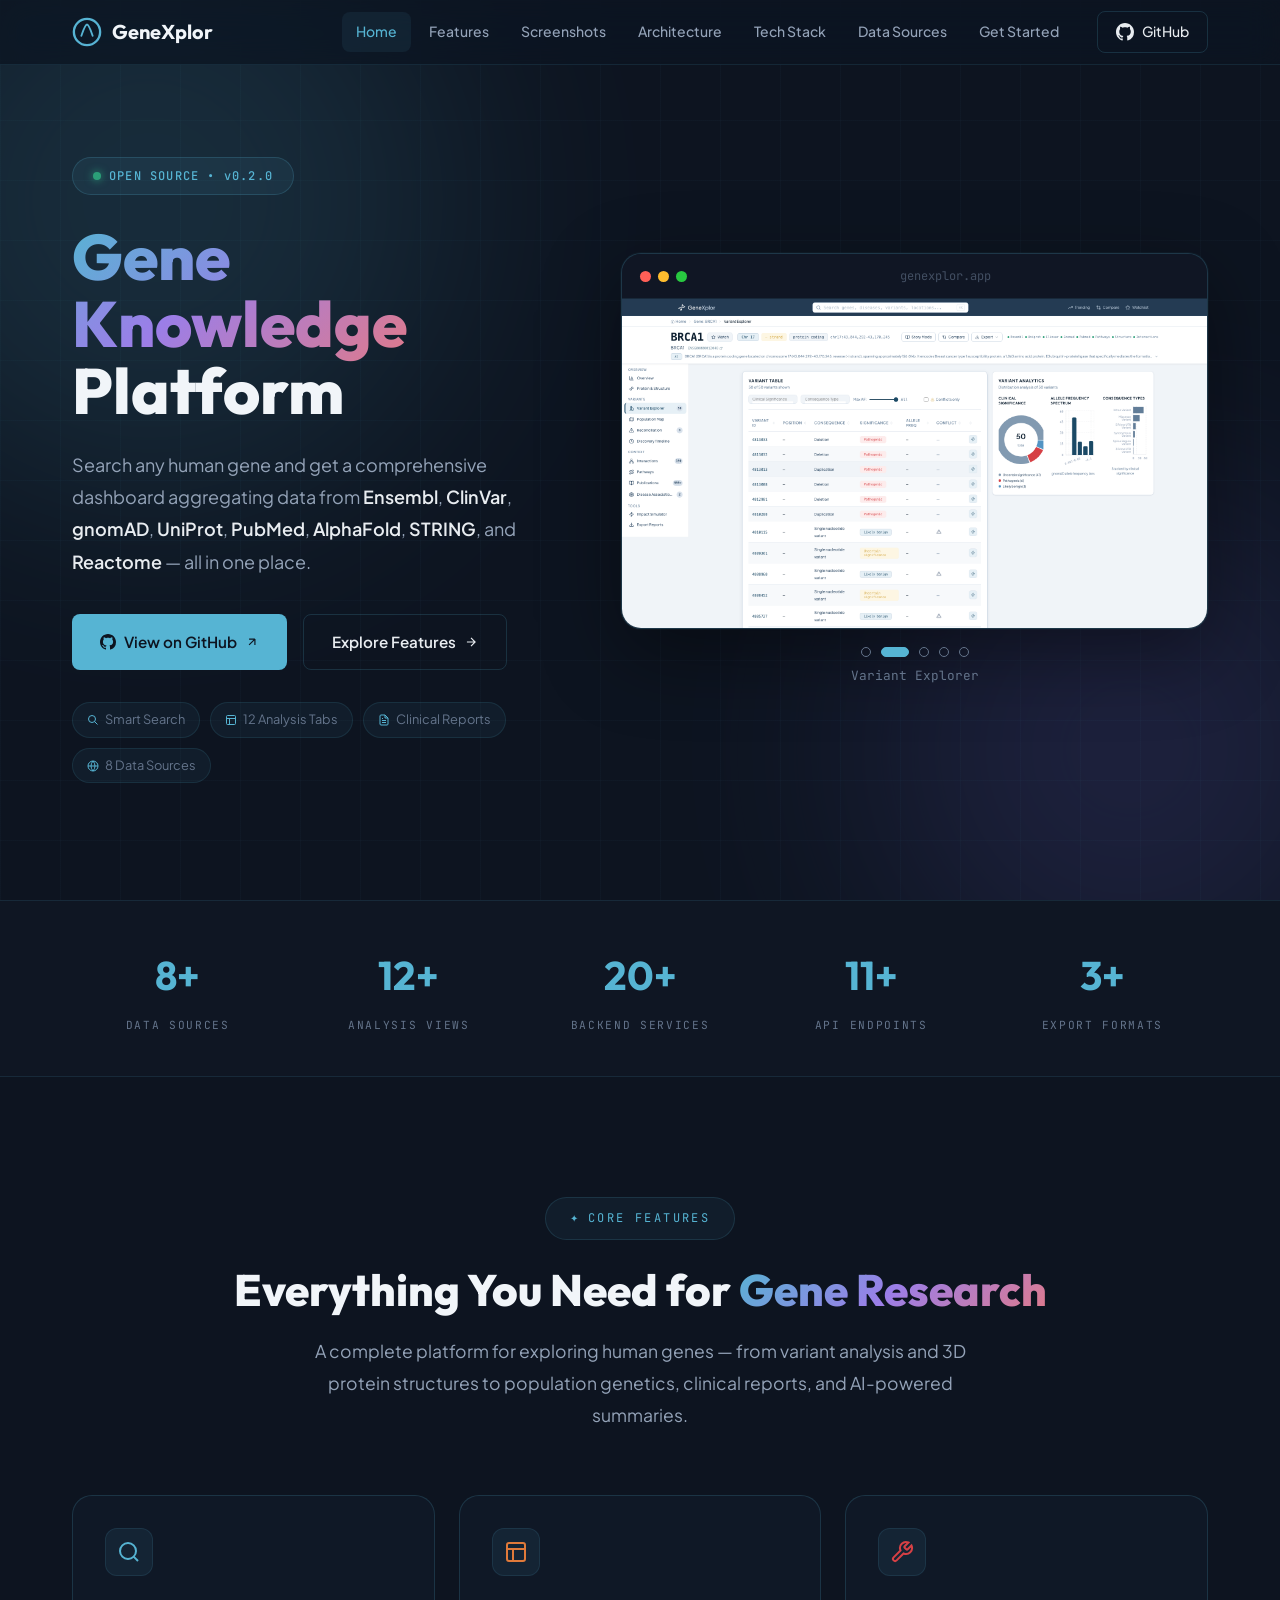
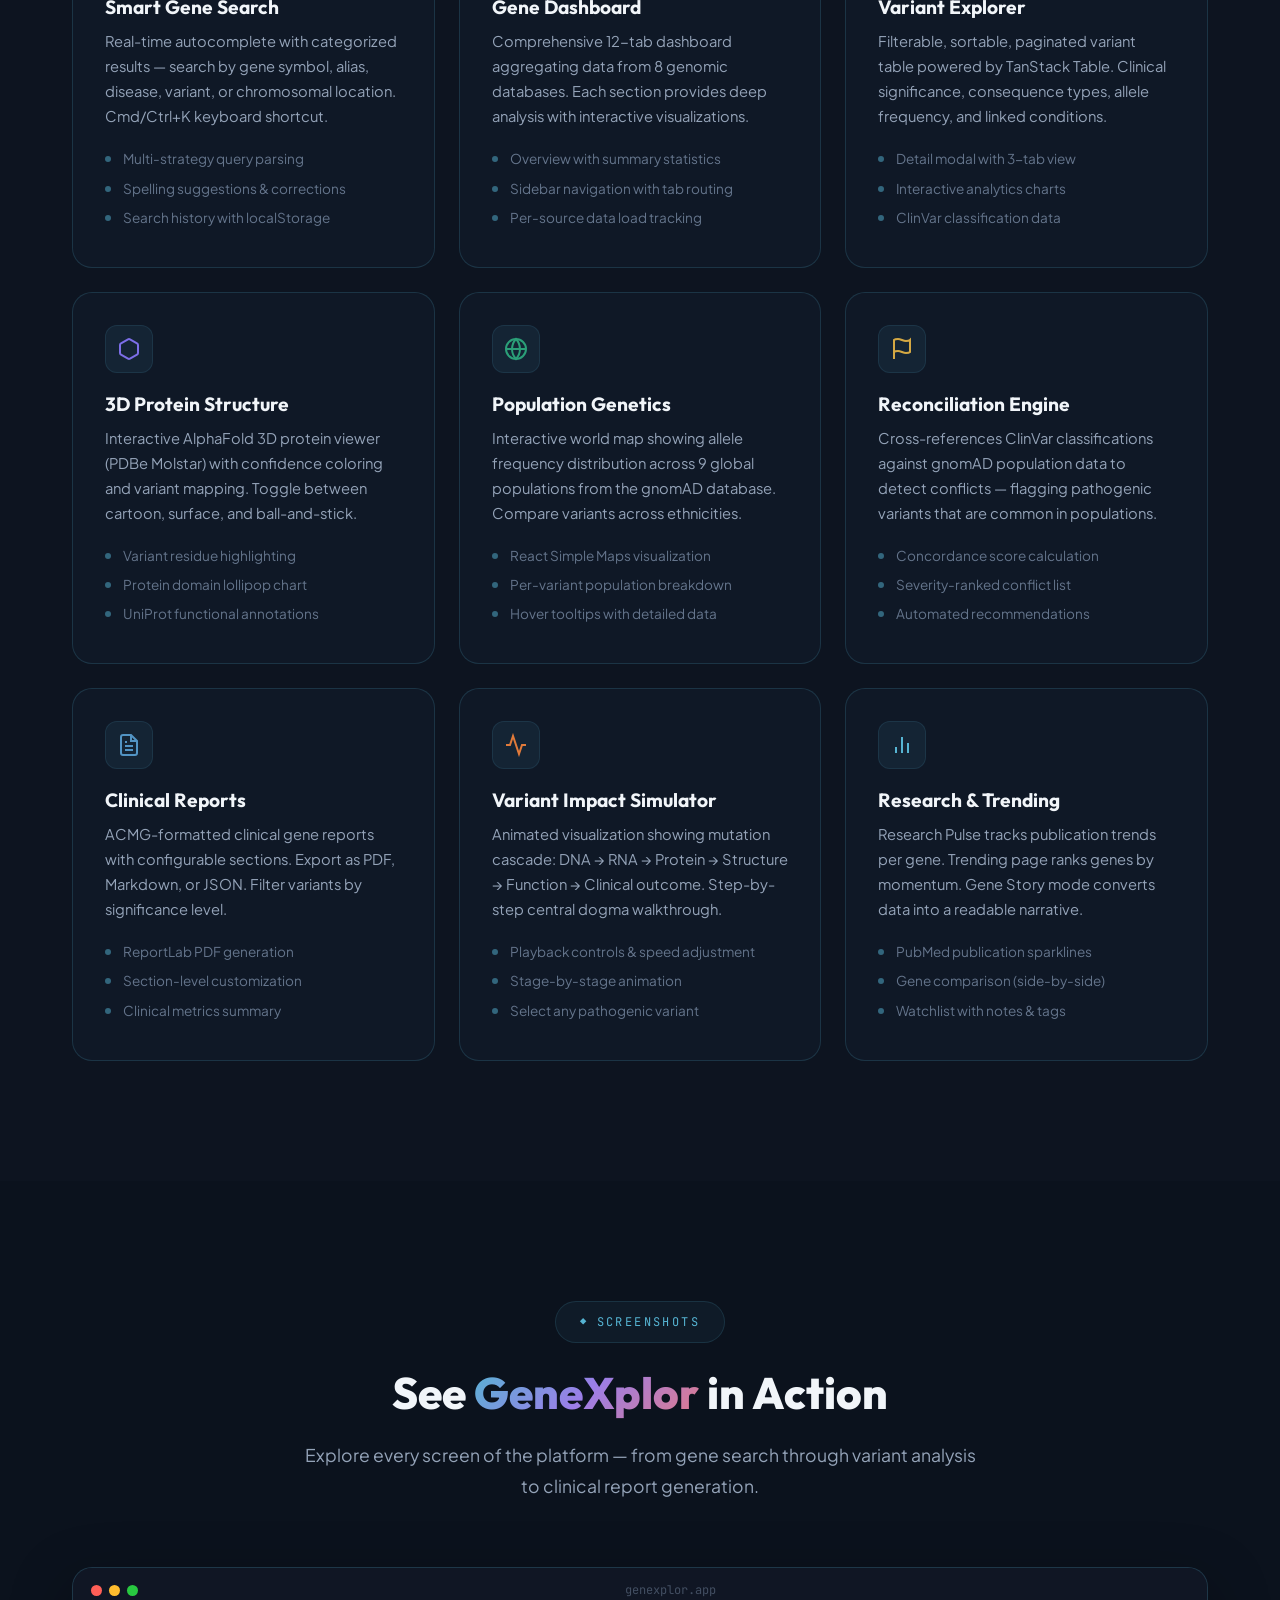
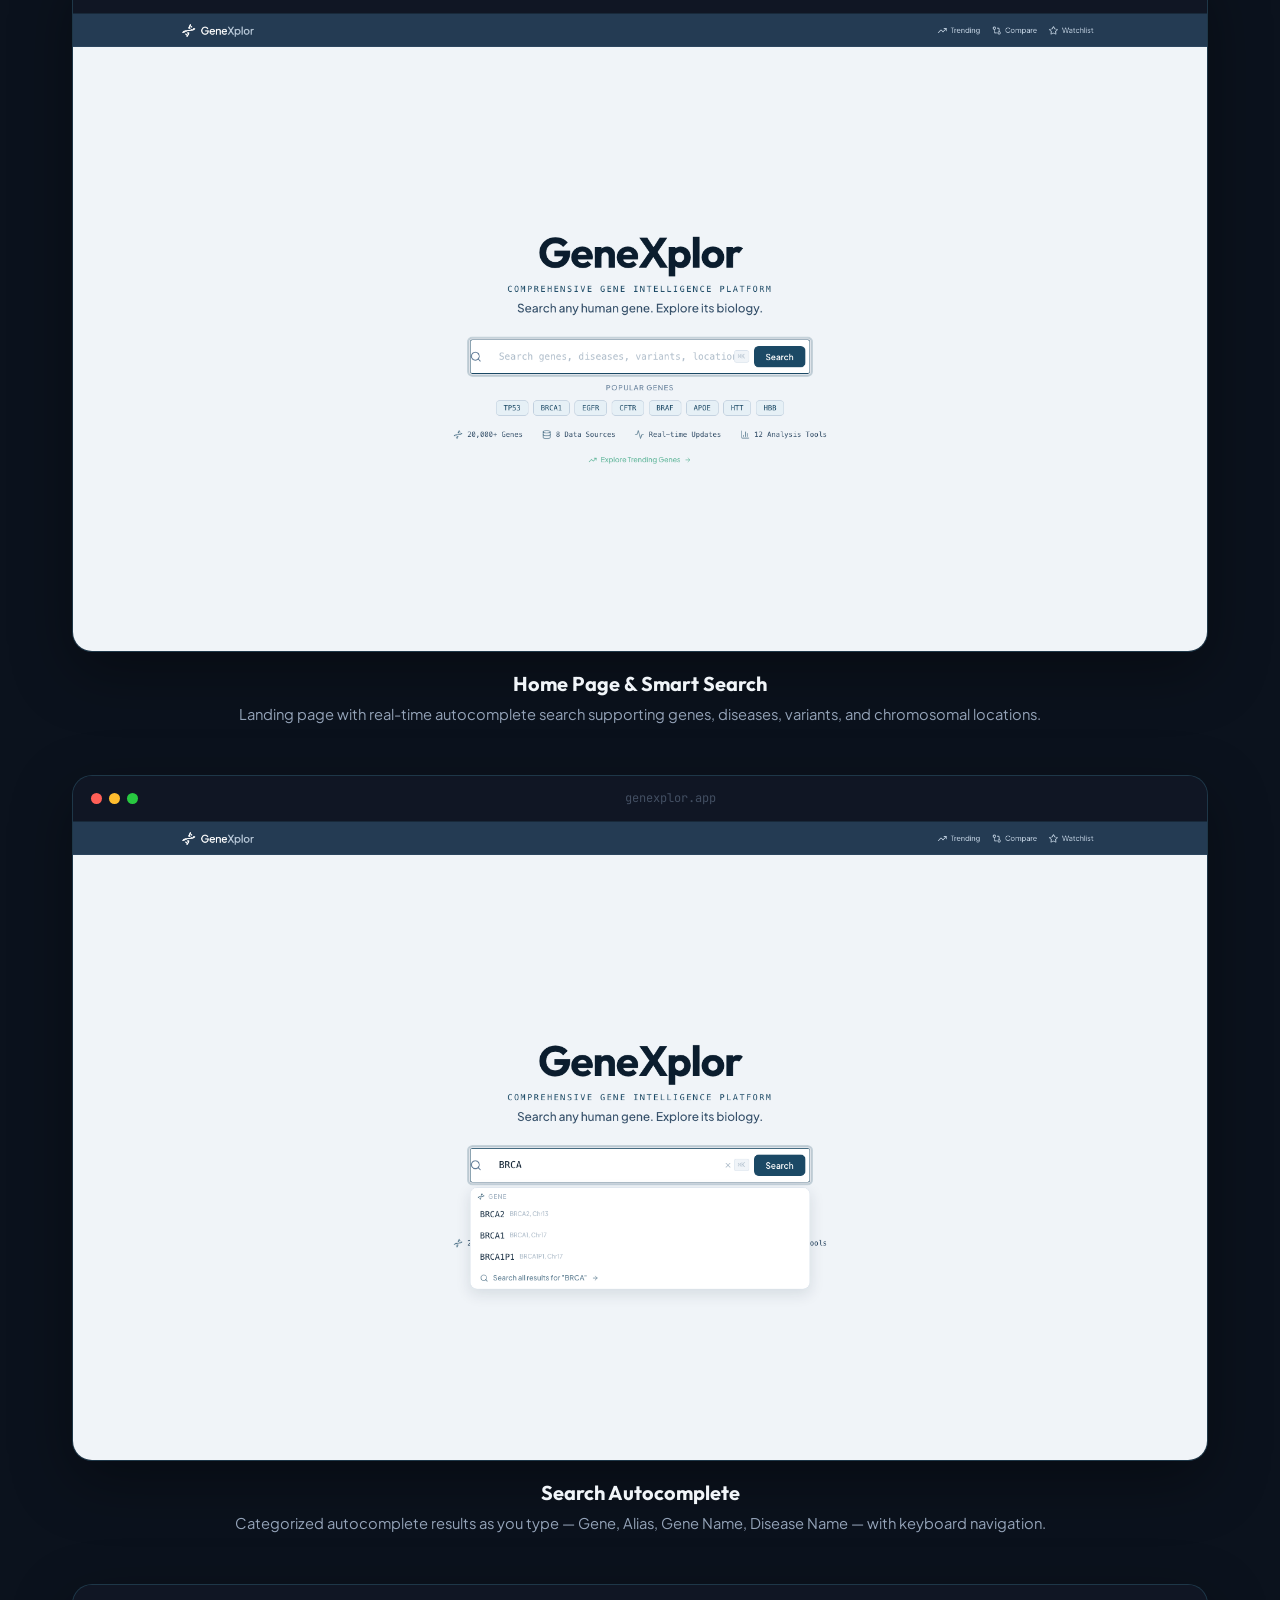
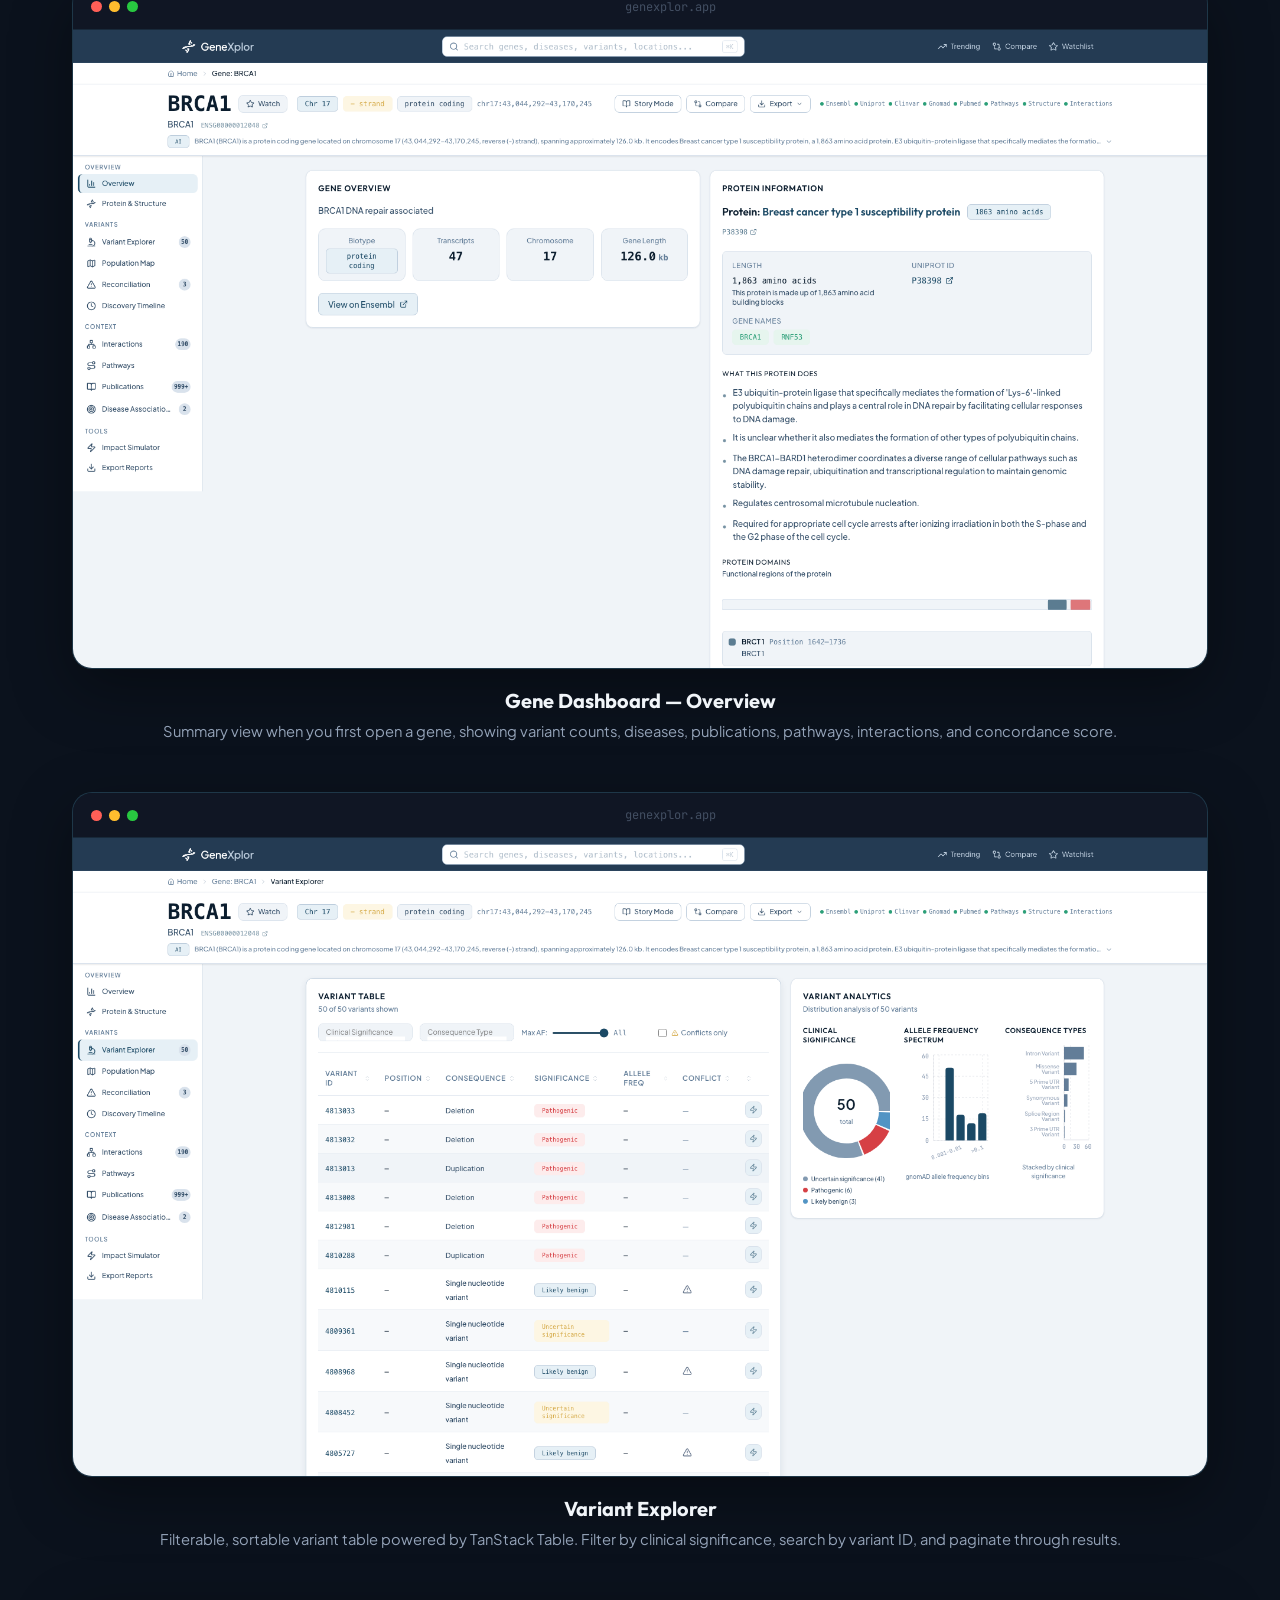
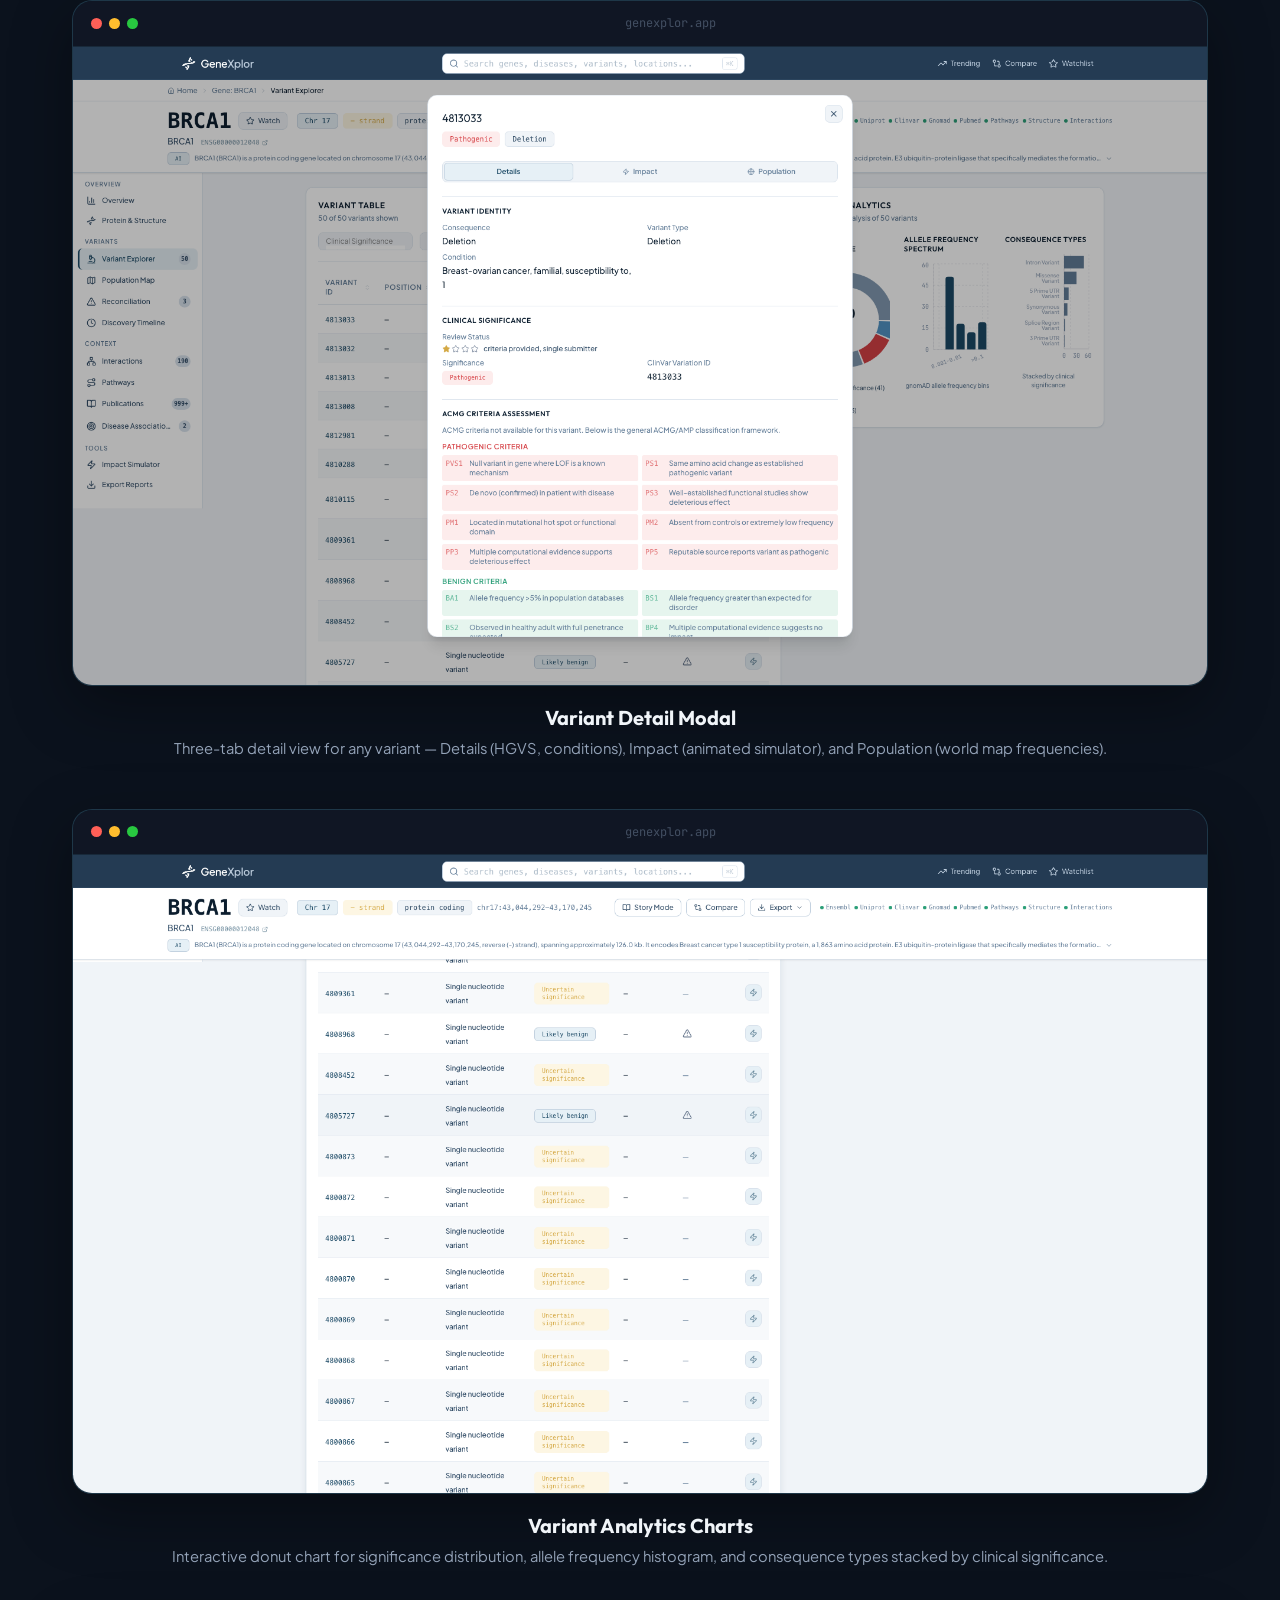
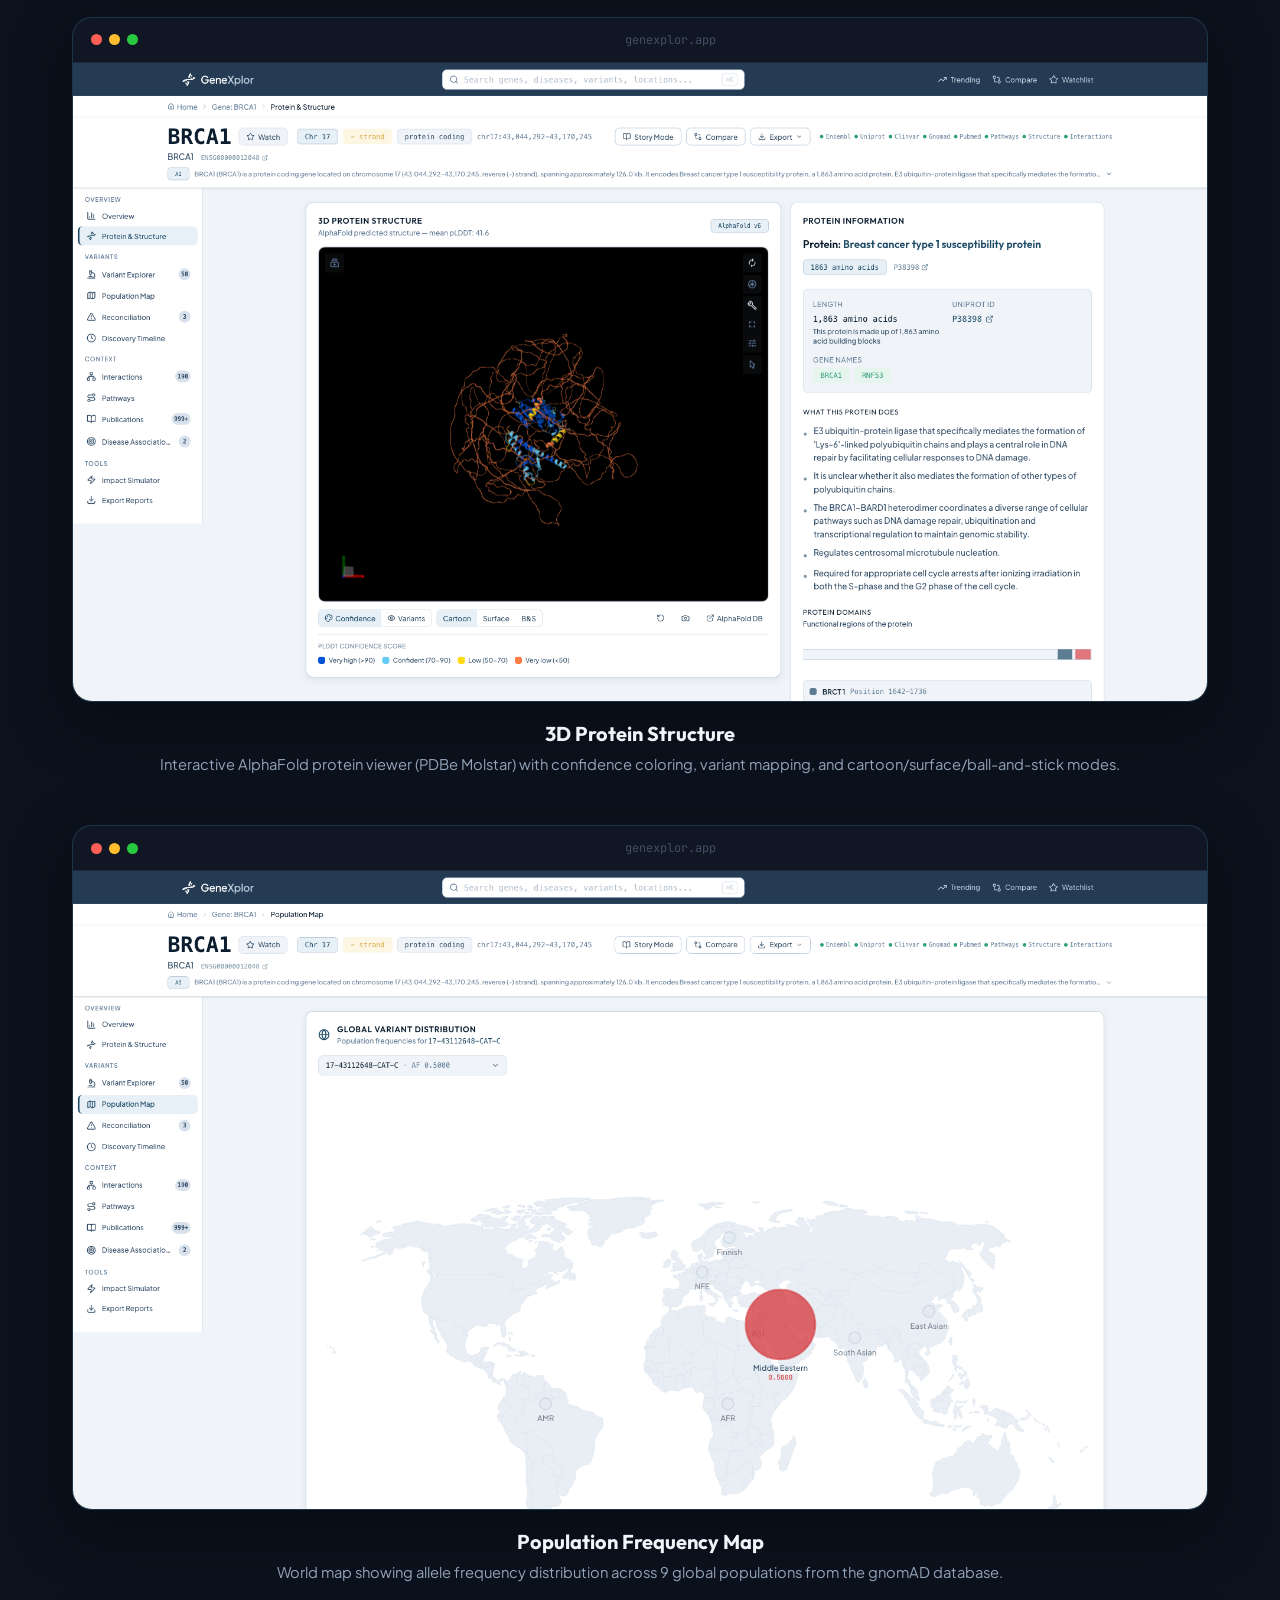
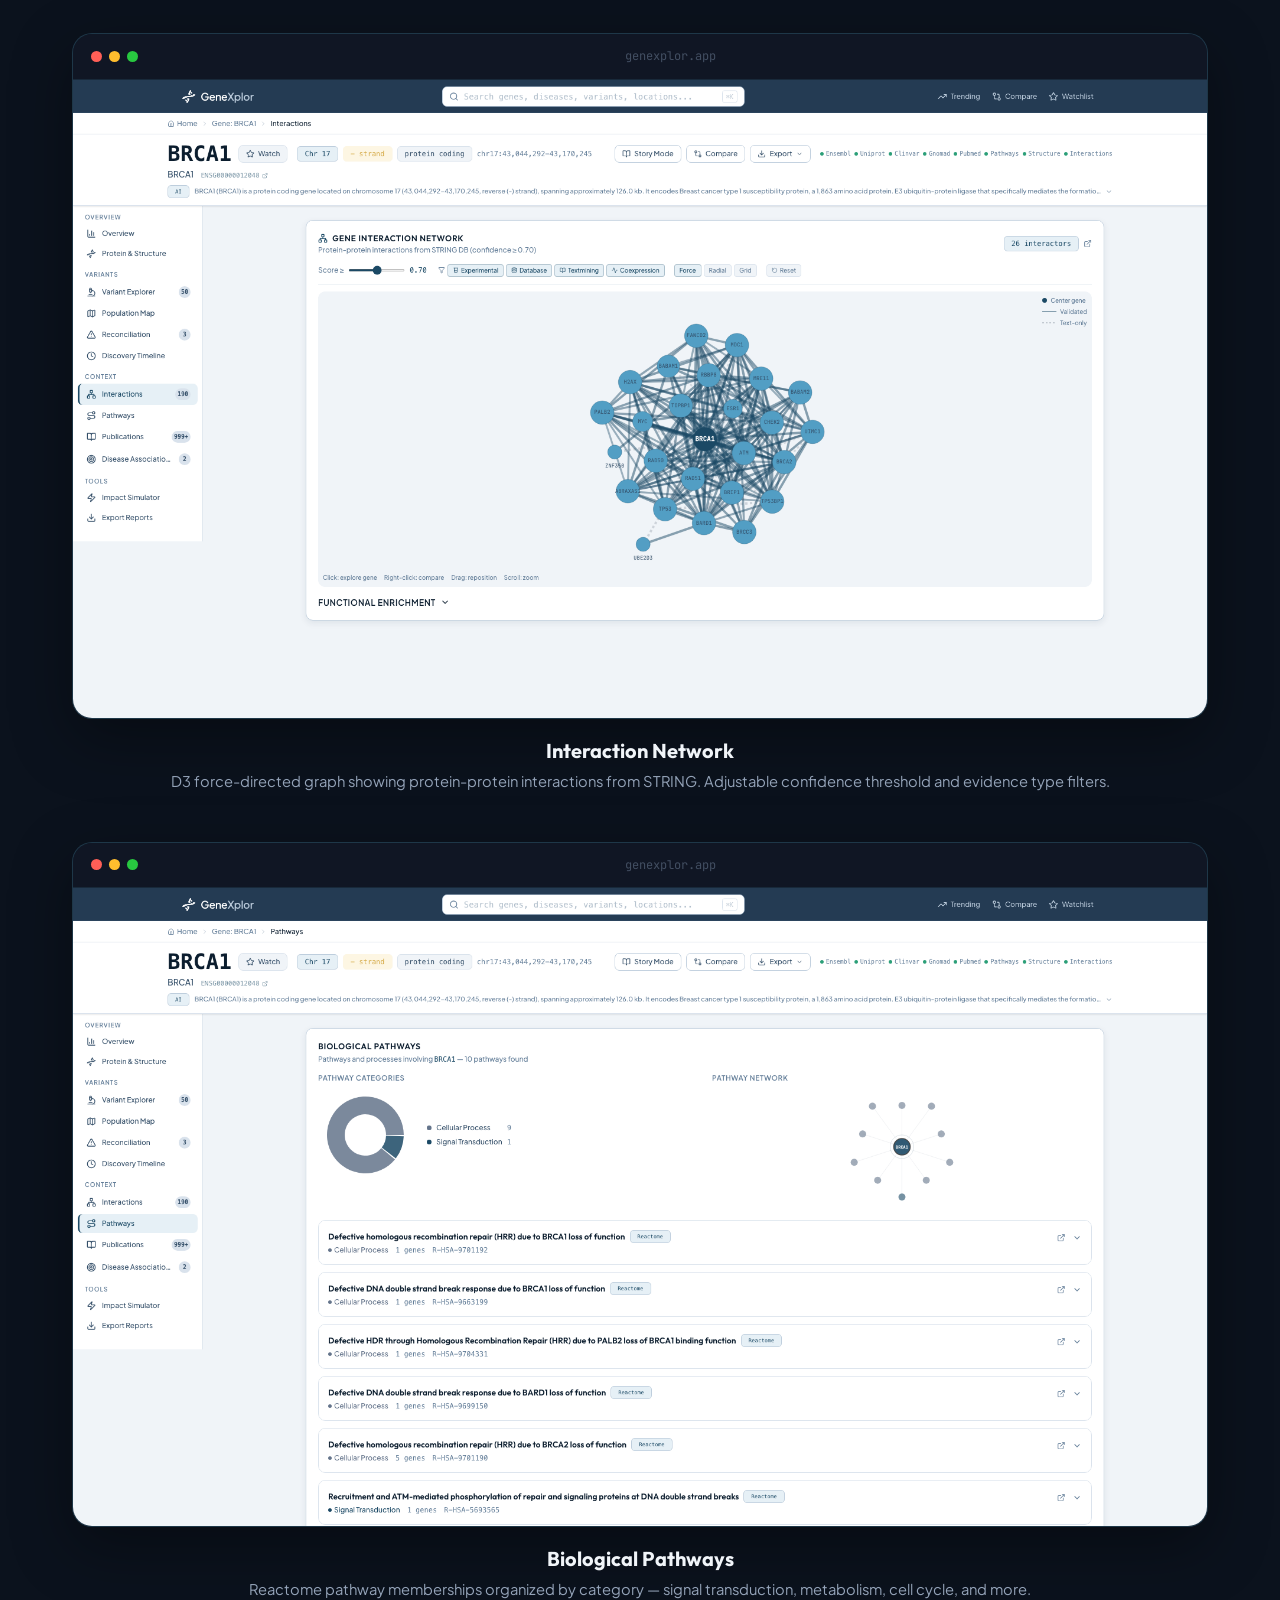
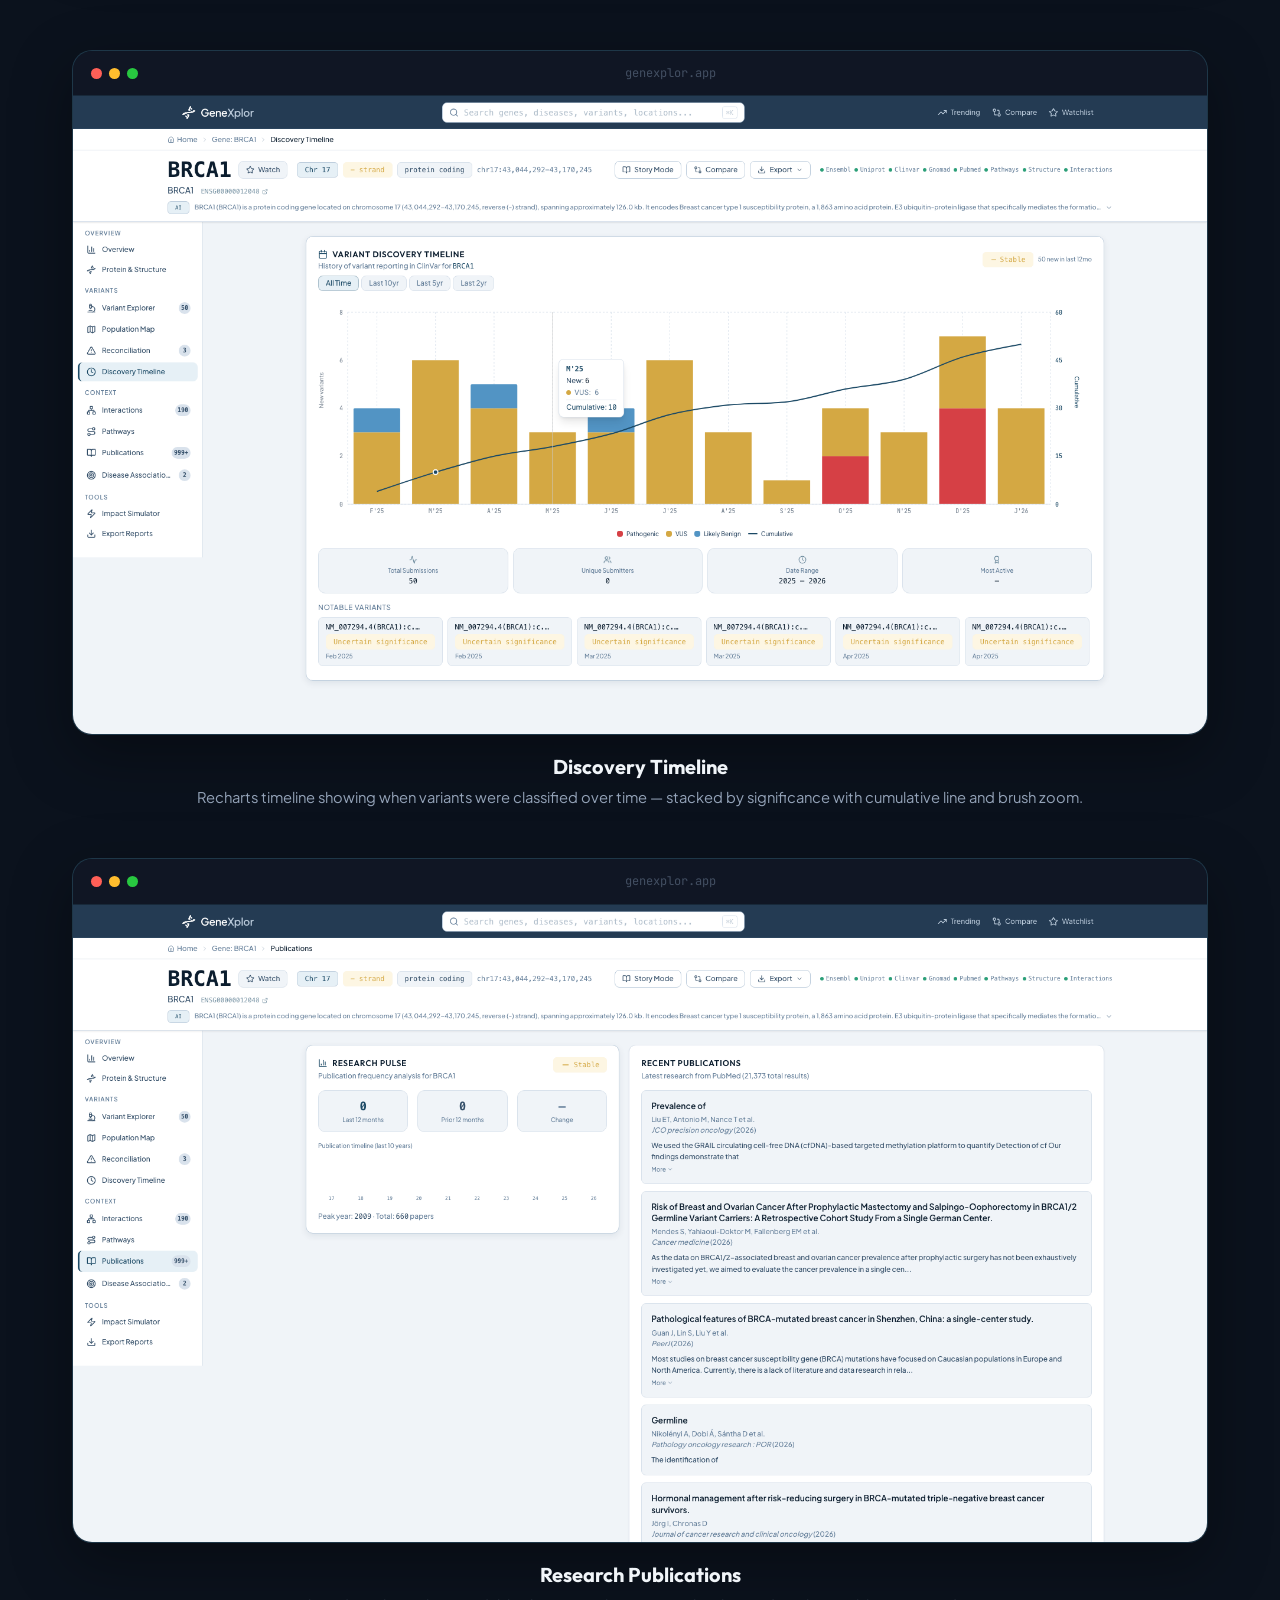
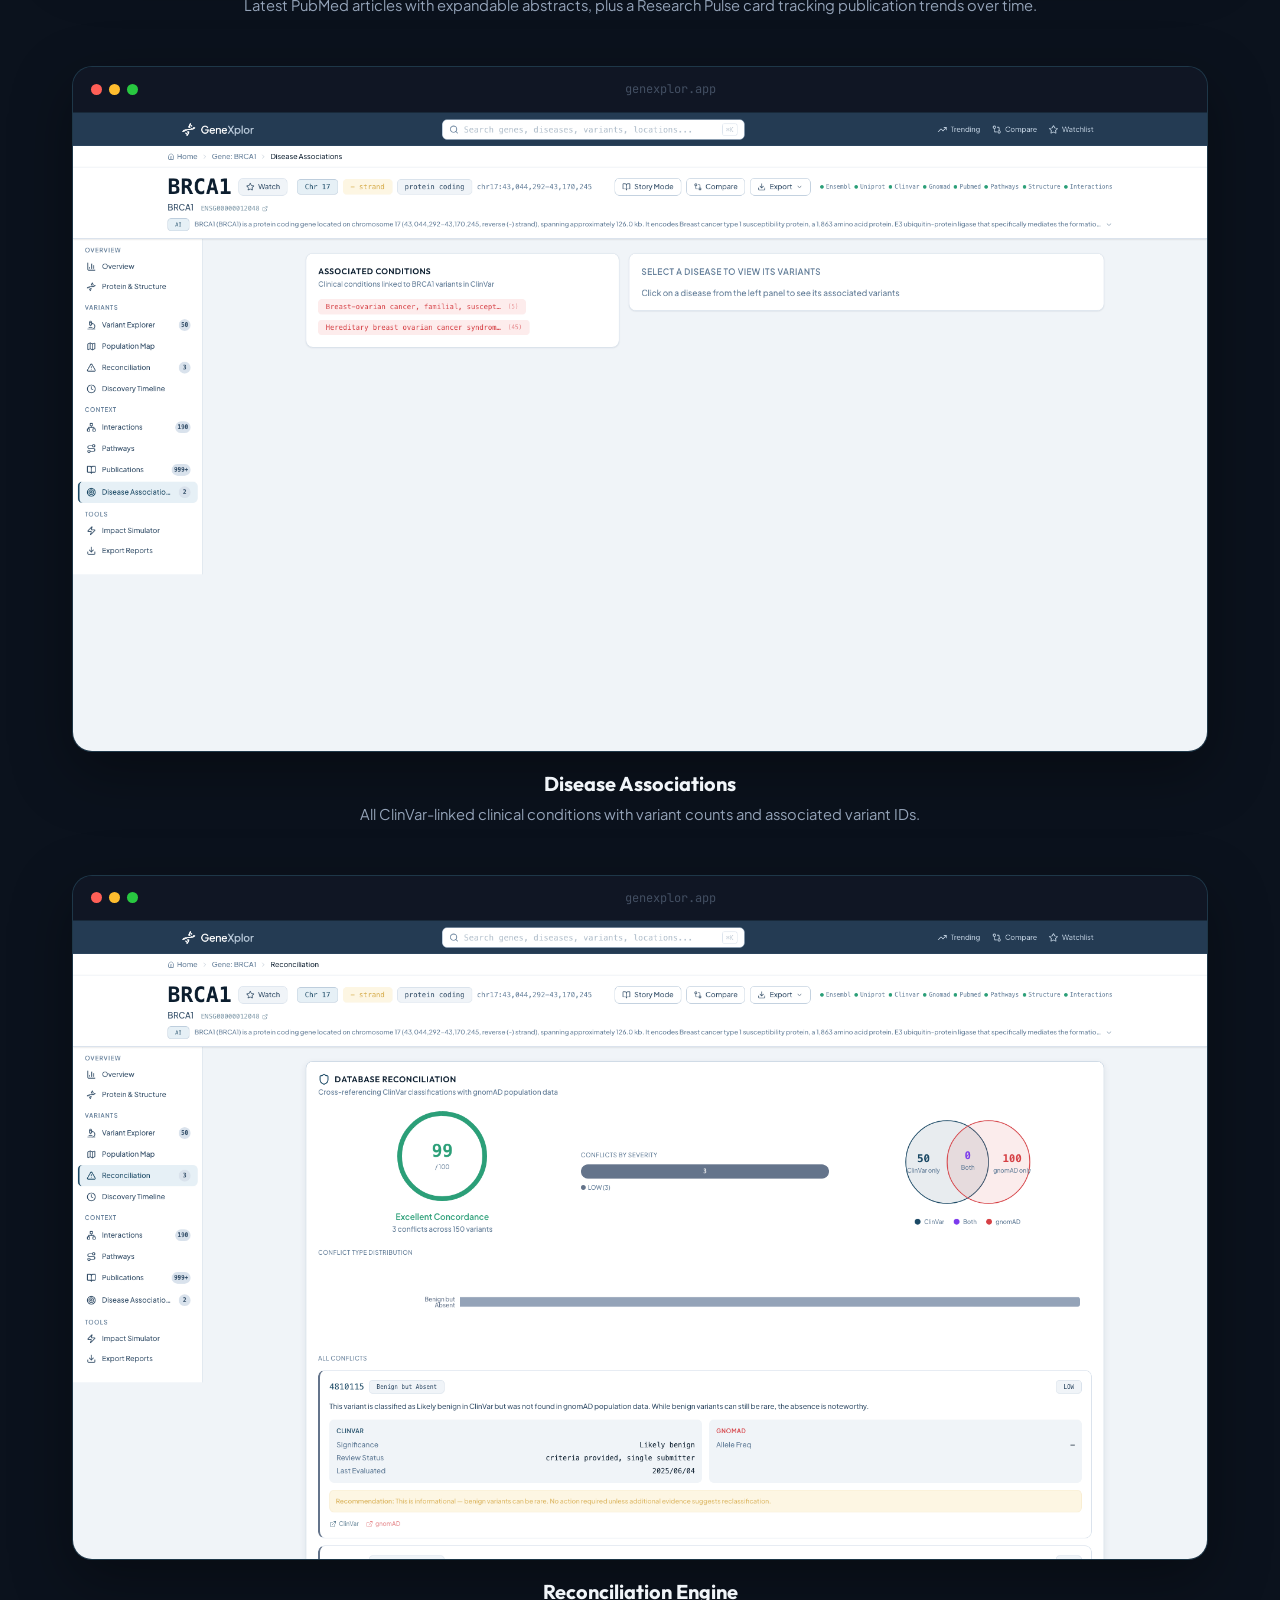
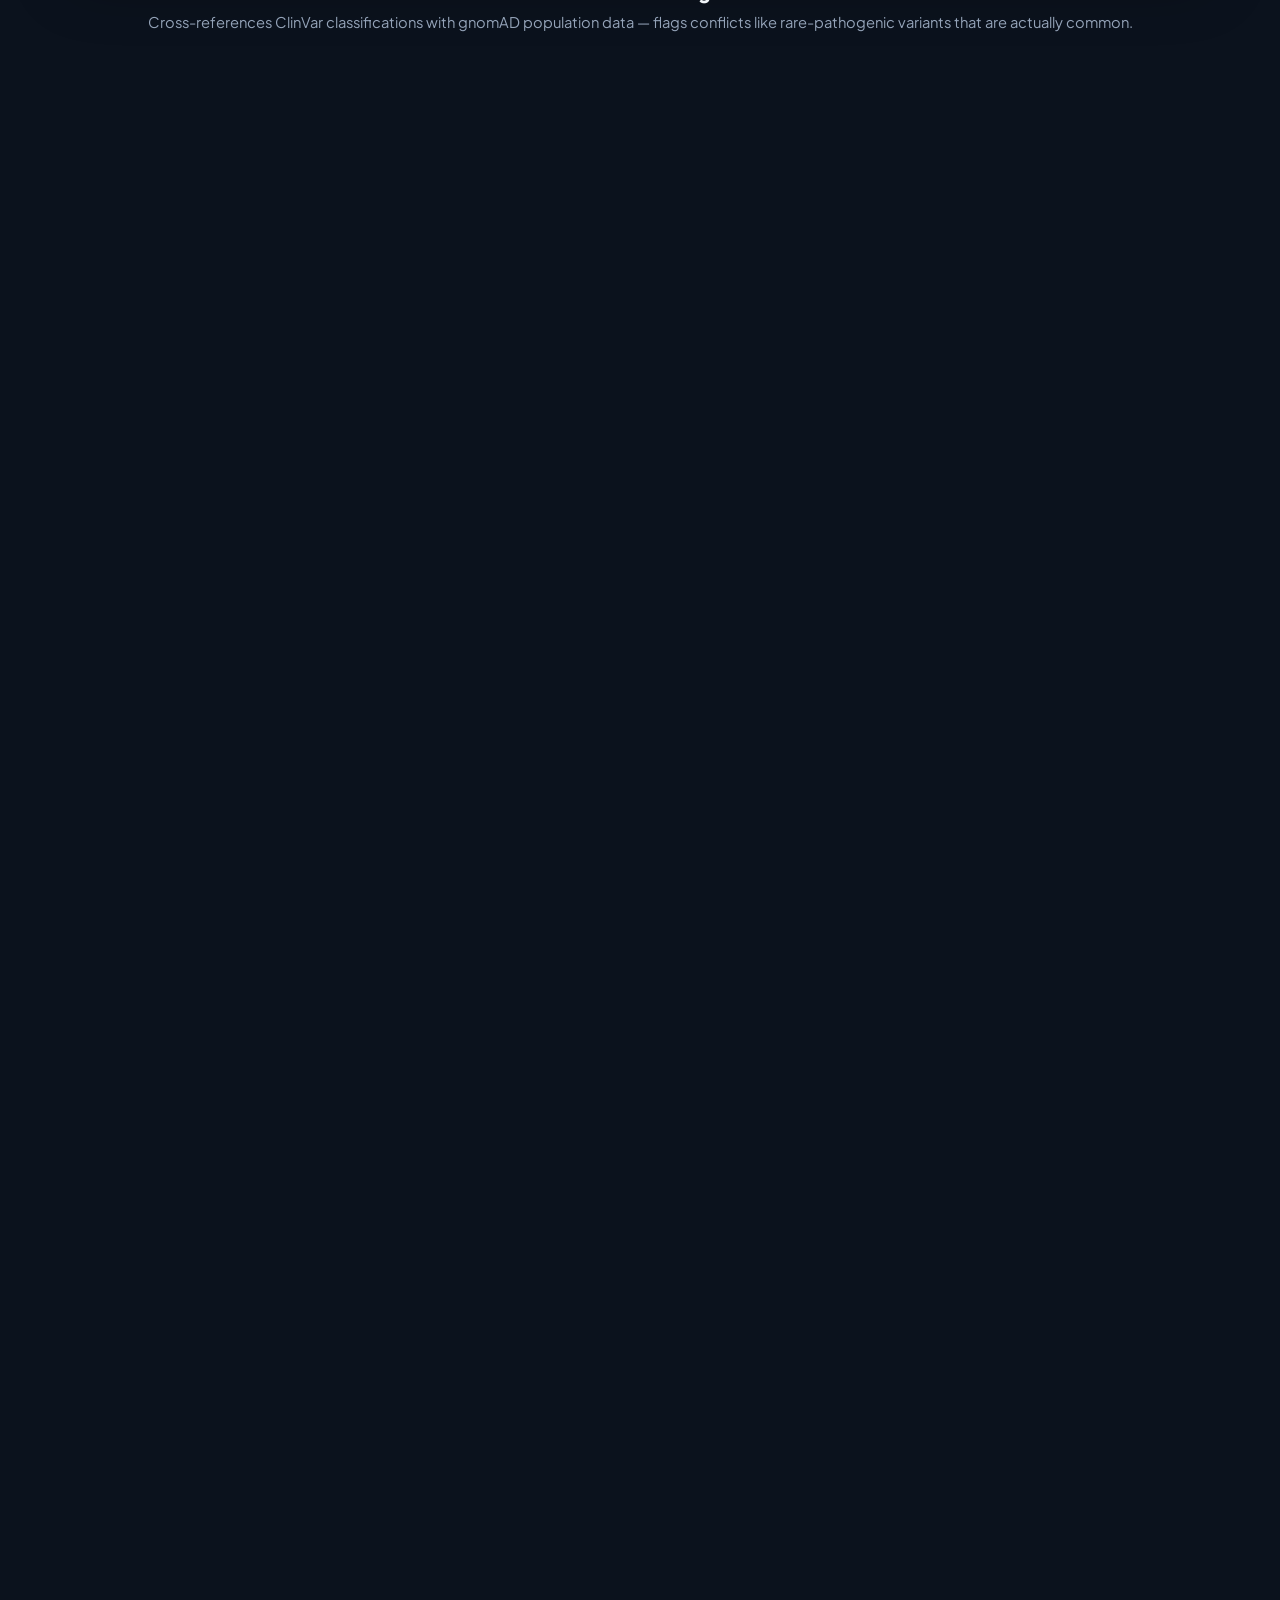
==== index.html @ 8284d230 "GeneXplor showcase website - Modern dark theme with Ocean Depth aesthetics - Hero section with inter" ====
<!DOCTYPE html>
<html lang="en">
<head>
  <meta charset="UTF-8" />
  <meta name="viewport" content="width=device-width, initial-scale=1.0" />
  <title>GeneXplor — Gene Knowledge Platform</title>
  <meta name="description" content="Search any human gene and get a comprehensive dashboard aggregating data from 8 major genomic databases. Ensembl, ClinVar, gnomAD, UniProt, PubMed, AlphaFold, STRING, and Reactome." />
  <meta name="author" content="GeneXplor" />
  <meta property="og:title" content="GeneXplor — Gene Knowledge Platform" />
  <meta property="og:description" content="Search any human gene and get a comprehensive dashboard aggregating data from 8 genomic databases with interactive visualizations and clinical reports." />
  <meta property="og:type" content="website" />
  <meta name="twitter:card" content="summary_large_image" />
  <link rel="icon" type="image/svg+xml" href="favicon.svg" />
  <link rel="preconnect" href="https://fonts.googleapis.com">
  <link rel="preconnect" href="https://fonts.gstatic.com" crossorigin>
  <link href="https://fonts.googleapis.com/css2?family=Outfit:wght@400;500;600;700;800;900&family=Plus+Jakarta+Sans:wght@300;400;500;600;700&family=JetBrains+Mono:wght@400;500;600&display=swap" rel="stylesheet">
  <link rel="stylesheet" href="styles.css">
</head>
<body>

  <!-- ═══════ NAVBAR ═══════ -->
  <nav id="navbar">
    <div class="nav-inner">
      <a href="#" class="nav-logo">
        <svg class="logo-icon" viewBox="0 0 32 32" fill="none"><circle cx="16" cy="16" r="14" stroke="url(#logoGrad)" stroke-width="2.5"/><path d="M10 20c2-6 4-12 6-12s4 6 6 12" stroke="url(#logoGrad)" stroke-width="2" stroke-linecap="round"/><path d="M10 16h12" stroke="url(#logoGrad)" stroke-width="1.5" stroke-linecap="round" opacity="0.6"/><defs><linearGradient id="logoGrad" x1="0" y1="0" x2="32" y2="32"><stop stop-color="#56B4D3"/><stop offset="1" stop-color="#7C6EE7"/></linearGradient></defs></svg>
        <span>GeneXplor</span>
      </a>
      <div class="nav-links" id="navLinks">
        <a href="#home" class="nav-link active">Home</a>
        <a href="#features" class="nav-link">Features</a>
        <a href="#screenshots" class="nav-link">Screenshots</a>
        <a href="#architecture" class="nav-link">Architecture</a>
        <a href="#tech-stack" class="nav-link">Tech Stack</a>
        <a href="#data-sources" class="nav-link">Data Sources</a>
        <a href="#get-started" class="nav-link">Get Started</a>
      </div>
      <a href="https://github.com/contact-ajmal/geneXplor" target="_blank" class="nav-github-btn">
        <svg width="18" height="18" viewBox="0 0 24 24" fill="currentColor"><path d="M12 0C5.37 0 0 5.37 0 12c0 5.31 3.435 9.795 8.205 11.385.6.105.825-.255.825-.57 0-.285-.015-1.23-.015-2.235-3.015.555-3.795-.735-4.035-1.41-.135-.345-.72-1.41-1.23-1.695-.42-.225-1.02-.78-.015-.795.945-.015 1.62.87 1.845 1.23 1.08 1.815 2.805 1.305 3.495.99.105-.78.42-1.305.765-1.605-2.67-.3-5.46-1.335-5.46-5.925 0-1.305.465-2.385 1.23-3.225-.12-.3-.54-1.53.12-3.18 0 0 1.005-.315 3.3 1.23.96-.27 1.98-.405 3-.405s2.04.135 3 .405c2.295-1.56 3.3-1.23 3.3-1.23.66 1.65.24 2.88.12 3.18.765.84 1.23 1.905 1.23 3.225 0 4.605-2.805 5.625-5.475 5.925.435.375.81 1.095.81 2.22 0 1.605-.015 2.895-.015 3.3 0 .315.225.69.825.57A12.02 12.02 0 0024 12c0-6.63-5.37-12-12-12z"/></svg>
        GitHub
      </a>
      <button class="nav-mobile-toggle" id="mobileToggle" aria-label="Toggle navigation">
        <span></span><span></span><span></span>
      </button>
    </div>
  </nav>

  <!-- ═══════ HERO ═══════ -->
  <section id="home" class="hero-section">
    <div class="hero-bg-effects">
      <div class="hero-glow hero-glow-1"></div>
      <div class="hero-glow hero-glow-2"></div>
      <div class="hero-grid"></div>
    </div>
    <div class="hero-inner">
      <div class="hero-content">
        <div class="hero-badge">
          <span class="badge-dot"></span>
          OPEN SOURCE &bull; v0.2.0
        </div>
        <h1 class="hero-title">
          <span class="gradient-text">Gene Knowledge</span>
          <br/>Platform
        </h1>
        <p class="hero-subtitle">
          Search any human gene and get a comprehensive dashboard aggregating data from
          <strong>Ensembl</strong>, <strong>ClinVar</strong>, <strong>gnomAD</strong>, <strong>UniProt</strong>,
          <strong>PubMed</strong>, <strong>AlphaFold</strong>, <strong>STRING</strong>, and <strong>Reactome</strong>
          — all in one place.
        </p>
        <div class="hero-cta-row">
          <a href="https://github.com/contact-ajmal/geneXplor" target="_blank" class="btn btn-primary">
            <svg width="16" height="16" viewBox="0 0 24 24" fill="currentColor"><path d="M12 0C5.37 0 0 5.37 0 12c0 5.31 3.435 9.795 8.205 11.385.6.105.825-.255.825-.57 0-.285-.015-1.23-.015-2.235-3.015.555-3.795-.735-4.035-1.41-.135-.345-.72-1.41-1.23-1.695-.42-.225-1.02-.78-.015-.795.945-.015 1.62.87 1.845 1.23 1.08 1.815 2.805 1.305 3.495.99.105-.78.42-1.305.765-1.605-2.67-.3-5.46-1.335-5.46-5.925 0-1.305.465-2.385 1.23-3.225-.12-.3-.54-1.53.12-3.18 0 0 1.005-.315 3.3 1.23.96-.27 1.98-.405 3-.405s2.04.135 3 .405c2.295-1.56 3.3-1.23 3.3-1.23.66 1.65.24 2.88.12 3.18.765.84 1.23 1.905 1.23 3.225 0 4.605-2.805 5.625-5.475 5.925.435.375.81 1.095.81 2.22 0 1.605-.015 2.895-.015 3.3 0 .315.225.69.825.57A12.02 12.02 0 0024 12c0-6.63-5.37-12-12-12z"/></svg>
            View on GitHub
            <svg width="14" height="14" viewBox="0 0 24 24" fill="none" stroke="currentColor" stroke-width="2"><path d="M7 17L17 7M17 7H7M17 7v10"/></svg>
          </a>
          <a href="#features" class="btn btn-outline">
            Explore Features
            <svg width="14" height="14" viewBox="0 0 24 24" fill="none" stroke="currentColor" stroke-width="2"><path d="M5 12h14M12 5l7 7-7 7"/></svg>
          </a>
        </div>
        <div class="hero-tags">
          <span class="hero-tag"><svg width="12" height="12" viewBox="0 0 24 24" fill="none" stroke="currentColor" stroke-width="2"><path d="M21 21l-6-6m2-5a7 7 0 11-14 0 7 7 0 0114 0z"/></svg> Smart Search</span>
          <span class="hero-tag"><svg width="12" height="12" viewBox="0 0 24 24" fill="none" stroke="currentColor" stroke-width="2"><rect x="3" y="3" width="18" height="18" rx="2"/><path d="M3 9h18M9 21V9"/></svg> 12 Analysis Tabs</span>
          <span class="hero-tag"><svg width="12" height="12" viewBox="0 0 24 24" fill="none" stroke="currentColor" stroke-width="2"><path d="M14 2H6a2 2 0 00-2 2v16a2 2 0 002 2h12a2 2 0 002-2V8z"/><path d="M14 2v6h6M16 13H8M16 17H8M10 9H8"/></svg> Clinical Reports</span>
          <span class="hero-tag"><svg width="12" height="12" viewBox="0 0 24 24" fill="none" stroke="currentColor" stroke-width="2"><circle cx="12" cy="12" r="10"/><path d="M2 12h20M12 2a15.3 15.3 0 014 10 15.3 15.3 0 01-4 10 15.3 15.3 0 01-4-10 15.3 15.3 0 014-10z"/></svg> 8 Data Sources</span>
        </div>
      </div>
      <div class="hero-preview">
        <div class="browser-frame">
          <div class="browser-bar">
            <div class="browser-dots">
              <span class="dot dot-red"></span>
              <span class="dot dot-yellow"></span>
              <span class="dot dot-green"></span>
            </div>
            <div class="browser-address">genexplor.app</div>
          </div>
          <div class="browser-content">
            <img src="screenshots/dashboard-overview.png" alt="GeneXplor Dashboard" class="hero-screenshot active" id="heroImg">
          </div>
        </div>
        <div class="hero-screenshot-nav">
          <button class="screenshot-dot active" data-img="screenshots/dashboard-overview.png" data-label="Gene Dashboard"></button>
          <button class="screenshot-dot" data-img="screenshots/variants-tab.png" data-label="Variant Explorer"></button>
          <button class="screenshot-dot" data-img="screenshots/protein-3d.png" data-label="3D Protein Structure"></button>
          <button class="screenshot-dot" data-img="screenshots/population-map.png" data-label="Population Map"></button>
          <button class="screenshot-dot" data-img="screenshots/interactions.png" data-label="Interaction Network"></button>
        </div>
        <p class="hero-screenshot-label" id="heroLabel">Gene Dashboard</p>
      </div>
    </div>
  </section>

  <!-- ═══════ STATS STRIP ═══════ -->
  <section class="stats-strip">
    <div class="stats-inner">
      <div class="stat-item"><span class="stat-number" data-target="8">0</span><span class="stat-label">DATA SOURCES</span></div>
      <div class="stat-item"><span class="stat-number" data-target="12">0</span><span class="stat-label">ANALYSIS VIEWS</span></div>
      <div class="stat-item"><span class="stat-number" data-target="20">0</span><span class="stat-label">BACKEND SERVICES</span></div>
      <div class="stat-item"><span class="stat-number" data-target="11">0</span><span class="stat-label">API ENDPOINTS</span></div>
      <div class="stat-item"><span class="stat-number" data-target="3">0</span><span class="stat-label">EXPORT FORMATS</span></div>
    </div>
  </section>

  <!-- ═══════ FEATURES ═══════ -->
  <section id="features" class="section">
    <div class="section-inner">
      <div class="section-header">
        <span class="section-badge"><span class="badge-icon">✦</span> CORE FEATURES</span>
        <h2 class="section-title">Everything You Need for <span class="gradient-text">Gene Research</span></h2>
        <p class="section-subtitle">A complete platform for exploring human genes — from variant analysis and 3D protein structures to population genetics, clinical reports, and AI-powered summaries.</p>
      </div>
      <div class="features-grid">

        <div class="feature-card" data-reveal>
          <div class="feature-icon" style="--icon-color: #56B4D3">
            <svg width="24" height="24" viewBox="0 0 24 24" fill="none" stroke="currentColor" stroke-width="2"><circle cx="11" cy="11" r="8"/><path d="M21 21l-4.35-4.35"/></svg>
          </div>
          <h3>Smart Gene Search</h3>
          <p>Real-time autocomplete with categorized results — search by gene symbol, alias, disease, variant, or chromosomal location. Cmd/Ctrl+K keyboard shortcut.</p>
          <ul class="feature-bullets">
            <li>Multi-strategy query parsing</li>
            <li>Spelling suggestions & corrections</li>
            <li>Search history with localStorage</li>
          </ul>
        </div>

        <div class="feature-card" data-reveal>
          <div class="feature-icon" style="--icon-color: #E07A3A">
            <svg width="24" height="24" viewBox="0 0 24 24" fill="none" stroke="currentColor" stroke-width="2"><rect x="3" y="3" width="18" height="18" rx="2"/><path d="M3 9h18M9 21V9"/></svg>
          </div>
          <h3>Gene Dashboard</h3>
          <p>Comprehensive 12-tab dashboard aggregating data from 8 genomic databases. Each section provides deep analysis with interactive visualizations.</p>
          <ul class="feature-bullets">
            <li>Overview with summary statistics</li>
            <li>Sidebar navigation with tab routing</li>
            <li>Per-source data load tracking</li>
          </ul>
        </div>

        <div class="feature-card" data-reveal>
          <div class="feature-icon" style="--icon-color: #D64045">
            <svg width="24" height="24" viewBox="0 0 24 24" fill="none" stroke="currentColor" stroke-width="2"><path d="M14.7 6.3a1 1 0 000 1.4l1.6 1.6a1 1 0 001.4 0l3.77-3.77a6 6 0 01-7.94 7.94l-6.91 6.91a2.12 2.12 0 01-3-3l6.91-6.91a6 6 0 017.94-7.94l-3.76 3.76z"/></svg>
          </div>
          <h3>Variant Explorer</h3>
          <p>Filterable, sortable, paginated variant table powered by TanStack Table. Clinical significance, consequence types, allele frequency, and linked conditions.</p>
          <ul class="feature-bullets">
            <li>Detail modal with 3-tab view</li>
            <li>Interactive analytics charts</li>
            <li>ClinVar classification data</li>
          </ul>
        </div>

        <div class="feature-card" data-reveal>
          <div class="feature-icon" style="--icon-color: #7C6EE7">
            <svg width="24" height="24" viewBox="0 0 24 24" fill="none" stroke="currentColor" stroke-width="2"><path d="M21 16V8a2 2 0 00-1-1.73l-7-4a2 2 0 00-2 0l-7 4A2 2 0 003 8v8a2 2 0 001 1.73l7 4a2 2 0 002 0l7-4A2 2 0 0021 16z"/></svg>
          </div>
          <h3>3D Protein Structure</h3>
          <p>Interactive AlphaFold 3D protein viewer (PDBe Molstar) with confidence coloring and variant mapping. Toggle between cartoon, surface, and ball-and-stick.</p>
          <ul class="feature-bullets">
            <li>Variant residue highlighting</li>
            <li>Protein domain lollipop chart</li>
            <li>UniProt functional annotations</li>
          </ul>
        </div>

        <div class="feature-card" data-reveal>
          <div class="feature-icon" style="--icon-color: #2B9F78">
            <svg width="24" height="24" viewBox="0 0 24 24" fill="none" stroke="currentColor" stroke-width="2"><circle cx="12" cy="12" r="10"/><path d="M2 12h20M12 2a15.3 15.3 0 014 10 15.3 15.3 0 01-4 10 15.3 15.3 0 01-4-10 15.3 15.3 0 014-10z"/></svg>
          </div>
          <h3>Population Genetics</h3>
          <p>Interactive world map showing allele frequency distribution across 9 global populations from the gnomAD database. Compare variants across ethnicities.</p>
          <ul class="feature-bullets">
            <li>React Simple Maps visualization</li>
            <li>Per-variant population breakdown</li>
            <li>Hover tooltips with detailed data</li>
          </ul>
        </div>

        <div class="feature-card" data-reveal>
          <div class="feature-icon" style="--icon-color: #D4A843">
            <svg width="24" height="24" viewBox="0 0 24 24" fill="none" stroke="currentColor" stroke-width="2"><path d="M4 15s1-1 4-1 5 2 8 2 4-1 4-1V3s-1 1-4 1-5-2-8-2-4 1-4 1z"/><line x1="4" y1="22" x2="4" y2="15"/></svg>
          </div>
          <h3>Reconciliation Engine</h3>
          <p>Cross-references ClinVar classifications against gnomAD population data to detect conflicts — flagging pathogenic variants that are common in populations.</p>
          <ul class="feature-bullets">
            <li>Concordance score calculation</li>
            <li>Severity-ranked conflict list</li>
            <li>Automated recommendations</li>
          </ul>
        </div>

        <div class="feature-card" data-reveal>
          <div class="feature-icon" style="--icon-color: #5294C4">
            <svg width="24" height="24" viewBox="0 0 24 24" fill="none" stroke="currentColor" stroke-width="2"><path d="M14 2H6a2 2 0 00-2 2v16a2 2 0 002 2h12a2 2 0 002-2V8z"/><path d="M14 2v6h6M16 13H8M16 17H8M10 9H8"/></svg>
          </div>
          <h3>Clinical Reports</h3>
          <p>ACMG-formatted clinical gene reports with configurable sections. Export as PDF, Markdown, or JSON. Filter variants by significance level.</p>
          <ul class="feature-bullets">
            <li>ReportLab PDF generation</li>
            <li>Section-level customization</li>
            <li>Clinical metrics summary</li>
          </ul>
        </div>

        <div class="feature-card" data-reveal>
          <div class="feature-icon" style="--icon-color: #E07A3A">
            <svg width="24" height="24" viewBox="0 0 24 24" fill="none" stroke="currentColor" stroke-width="2"><polyline points="22 12 18 12 15 21 9 3 6 12 2 12"/></svg>
          </div>
          <h3>Variant Impact Simulator</h3>
          <p>Animated visualization showing mutation cascade: DNA → RNA → Protein → Structure → Function → Clinical outcome. Step-by-step central dogma walkthrough.</p>
          <ul class="feature-bullets">
            <li>Playback controls & speed adjustment</li>
            <li>Stage-by-stage animation</li>
            <li>Select any pathogenic variant</li>
          </ul>
        </div>

        <div class="feature-card" data-reveal>
          <div class="feature-icon" style="--icon-color: #56B4D3">
            <svg width="24" height="24" viewBox="0 0 24 24" fill="none" stroke="currentColor" stroke-width="2"><path d="M18 20V10M12 20V4M6 20v-6"/></svg>
          </div>
          <h3>Research & Trending</h3>
          <p>Research Pulse tracks publication trends per gene. Trending page ranks genes by momentum. Gene Story mode converts data into a readable narrative.</p>
          <ul class="feature-bullets">
            <li>PubMed publication sparklines</li>
            <li>Gene comparison (side-by-side)</li>
            <li>Watchlist with notes & tags</li>
          </ul>
        </div>

      </div>
    </div>
  </section>

  <!-- ═══════ SCREENSHOTS ═══════ -->
  <section id="screenshots" class="section section-alt">
    <div class="section-inner">
      <div class="section-header">
        <span class="section-badge"><span class="badge-icon">◆</span> SCREENSHOTS</span>
        <h2 class="section-title">See <span class="gradient-text">GeneXplor</span> in Action</h2>
        <p class="section-subtitle">Explore every screen of the platform — from gene search through variant analysis to clinical report generation.</p>
      </div>
      <div class="screenshot-gallery" id="screenshotGallery">
        <!-- Gallery items rendered via JS -->
      </div>
    </div>
  </section>

  <!-- ═══════ ARCHITECTURE ═══════ -->
  <section id="architecture" class="section">
    <div class="section-inner">
      <div class="section-header">
        <span class="section-badge"><span class="badge-icon">◇</span> ARCHITECTURE</span>
        <h2 class="section-title">Production-Ready <span class="gradient-text">System Architecture</span></h2>
        <p class="section-subtitle">A clean layered architecture with service separation, two-layer caching, concurrent API aggregation, and containerized deployment.</p>
      </div>

      <!-- Frontend Layer -->
      <div class="arch-layer" data-reveal>
        <div class="arch-layer-header">
          <div class="arch-layer-icon" style="--layer-color: #56B4D3">
            <svg width="22" height="22" viewBox="0 0 24 24" fill="none" stroke="currentColor" stroke-width="2"><rect x="2" y="3" width="20" height="14" rx="2"/><path d="M8 21h8M12 17v4"/></svg>
          </div>
          <div>
            <h3>Frontend Layer</h3>
            <code>React 19 + TypeScript + Tailwind CSS 4</code>
          </div>
        </div>
        <p class="arch-layer-desc">Modern SPA with component-based architecture, client-side caching via TanStack Query, and responsive design across all device sizes.</p>
        <div class="arch-sub-grid">
          <div class="arch-sub-card"><span class="arch-dot" style="--dot-color: #56B4D3"></span><strong>Gene Dashboard</strong><p>12 analysis tabs with sidebar navigation and URL-based routing</p></div>
          <div class="arch-sub-card"><span class="arch-dot" style="--dot-color: #56B4D3"></span><strong>Smart Search</strong><p>Autocomplete, query parsing, categorized results, keyboard shortcuts</p></div>
          <div class="arch-sub-card"><span class="arch-dot" style="--dot-color: #56B4D3"></span><strong>Visualizations</strong><p>D3 force graph, Recharts, PDBe Molstar 3D, SVG lollipop charts</p></div>
          <div class="arch-sub-card"><span class="arch-dot" style="--dot-color: #56B4D3"></span><strong>Standalone Pages</strong><p>Compare, Trending, Watchlist, Gene Story, Search Results</p></div>
          <div class="arch-sub-card"><span class="arch-dot" style="--dot-color: #56B4D3"></span><strong>Export System</strong><p>PDF/Markdown/JSON/CSV export with clinical report generator</p></div>
          <div class="arch-sub-card"><span class="arch-dot" style="--dot-color: #56B4D3"></span><strong>UI Primitives</strong><p>GlassCard, GlowBadge, CountUp, Toast, SkeletonLoader, ScrollReveal</p></div>
        </div>
      </div>

      <!-- Backend Layer -->
      <div class="arch-layer" data-reveal>
        <div class="arch-layer-header">
          <div class="arch-layer-icon" style="--layer-color: #E07A3A">
            <svg width="22" height="22" viewBox="0 0 24 24" fill="none" stroke="currentColor" stroke-width="2"><rect x="2" y="2" width="20" height="8" rx="2"/><rect x="2" y="14" width="20" height="8" rx="2"/><circle cx="6" cy="6" r="1" fill="currentColor"/><circle cx="6" cy="18" r="1" fill="currentColor"/></svg>
          </div>
          <div>
            <h3>Backend Layer</h3>
            <code>FastAPI + SQLAlchemy 2.0 + Pydantic v2</code>
          </div>
        </div>
        <p class="arch-layer-desc">High-performance async Python API with 20 service modules, concurrent data aggregation, and resilient HTTP clients with retry logic.</p>
        <div class="arch-sub-grid">
          <div class="arch-sub-card"><span class="arch-dot" style="--dot-color: #E07A3A"></span><strong>Gene Aggregator</strong><p>Orchestrates parallel API calls to 7+ services, handles partial failures</p></div>
          <div class="arch-sub-card"><span class="arch-dot" style="--dot-color: #E07A3A"></span><strong>Search Engine</strong><p>Gene/alias/disease indexes with query parsing and fuzzy matching</p></div>
          <div class="arch-sub-card"><span class="arch-dot" style="--dot-color: #E07A3A"></span><strong>Reconciliation</strong><p>Cross-database conflict detection between ClinVar and gnomAD</p></div>
          <div class="arch-sub-card"><span class="arch-dot" style="--dot-color: #E07A3A"></span><strong>Report Generator</strong><p>ACMG clinical reports with PDF (ReportLab), Markdown, JSON output</p></div>
          <div class="arch-sub-card"><span class="arch-dot" style="--dot-color: #E07A3A"></span><strong>AI Summary</strong><p>LLM-powered gene summaries with template fallback</p></div>
          <div class="arch-sub-card"><span class="arch-dot" style="--dot-color: #E07A3A"></span><strong>Research Pulse</strong><p>Publication trend analysis and trending gene rankings</p></div>
        </div>
      </div>

      <!-- Data Layer -->
      <div class="arch-layer" data-reveal>
        <div class="arch-layer-header">
          <div class="arch-layer-icon" style="--layer-color: #2B9F78">
            <svg width="22" height="22" viewBox="0 0 24 24" fill="none" stroke="currentColor" stroke-width="2"><ellipse cx="12" cy="5" rx="9" ry="3"/><path d="M21 12c0 1.66-4 3-9 3s-9-1.34-9-3"/><path d="M3 5v14c0 1.66 4 3 9 3s9-1.34 9-3V5"/></svg>
          </div>
          <div>
            <h3>Data & Caching Layer</h3>
            <code>Redis + PostgreSQL + 8 External APIs</code>
          </div>
        </div>
        <p class="arch-layer-desc">Two-layer caching strategy — Redis for 24-hour fast lookups, PostgreSQL for persistent fallback. All external API calls are cached and resilient.</p>
        <div class="arch-sub-grid">
          <div class="arch-sub-card"><span class="arch-dot" style="--dot-color: #2B9F78"></span><strong>Redis Cache</strong><p>24-hour TTL cache for all aggregated dashboard responses</p></div>
          <div class="arch-sub-card"><span class="arch-dot" style="--dot-color: #2B9F78"></span><strong>PostgreSQL</strong><p>Persistent JSON blob cache (survives Redis restarts)</p></div>
          <div class="arch-sub-card"><span class="arch-dot" style="--dot-color: #2B9F78"></span><strong>Docker Compose</strong><p>4 services with health checks (postgres, redis, backend, frontend)</p></div>
        </div>
      </div>
    </div>
  </section>

  <!-- ═══════ TECH STACK ═══════ -->
  <section id="tech-stack" class="section section-alt">
    <div class="section-inner">
      <div class="section-header">
        <span class="section-badge"><span class="badge-icon">●</span> TECH STACK</span>
        <h2 class="section-title">Built with <span class="gradient-text">Modern Technologies</span></h2>
        <p class="section-subtitle">Enterprise-grade technologies powering every layer — from type-safe React to async Python services and containerized infrastructure.</p>
      </div>

      <div class="tech-category" data-reveal>
        <div class="tech-category-header">
          <span class="tech-dot" style="--dot-color: #56B4D3"></span>
          <h3>FRONTEND</h3>
          <span class="tech-tagline">Modern, responsive single-page application</span>
        </div>
        <div class="tech-grid">
          <div class="tech-card"><span class="tech-emoji">⚛️</span><strong>React 19</strong><p>Component-based UI with hooks</p></div>
          <div class="tech-card"><span class="tech-emoji">📘</span><strong>TypeScript</strong><p>Full type safety across codebase</p></div>
          <div class="tech-card"><span class="tech-emoji">🎨</span><strong>Tailwind CSS 4</strong><p>Utility-first CSS with custom tokens</p></div>
          <div class="tech-card"><span class="tech-emoji">📊</span><strong>Recharts</strong><p>Composable charting for analytics</p></div>
          <div class="tech-card"><span class="tech-emoji">✨</span><strong>Framer Motion</strong><p>Production-ready animations</p></div>
          <div class="tech-card"><span class="tech-emoji">🔗</span><strong>React Router v7</strong><p>Client-side tab routing</p></div>
          <div class="tech-card"><span class="tech-emoji">📦</span><strong>TanStack Query</strong><p>Data fetching + client cache</p></div>
          <div class="tech-card"><span class="tech-emoji">📋</span><strong>TanStack Table</strong><p>Headless table with sort/filter</p></div>
          <div class="tech-card"><span class="tech-emoji">🧬</span><strong>PDBe Molstar</strong><p>3D protein structure viewer</p></div>
        </div>
      </div>

      <div class="tech-category" data-reveal>
        <div class="tech-category-header">
          <span class="tech-dot" style="--dot-color: #E07A3A"></span>
          <h3>BACKEND</h3>
          <span class="tech-tagline">High-performance async Python API</span>
        </div>
        <div class="tech-grid">
          <div class="tech-card"><span class="tech-emoji">🐍</span><strong>Python 3.11+</strong><p>Async I/O throughout</p></div>
          <div class="tech-card"><span class="tech-emoji">⚡</span><strong>FastAPI</strong><p>Modern async web framework</p></div>
          <div class="tech-card"><span class="tech-emoji">🗃️</span><strong>SQLAlchemy 2.0</strong><p>Async ORM with mapped_column</p></div>
          <div class="tech-card"><span class="tech-emoji">✅</span><strong>Pydantic v2</strong><p>Data validation & serialization</p></div>
          <div class="tech-card"><span class="tech-emoji">🌐</span><strong>httpx + tenacity</strong><p>Resilient HTTP clients with retry</p></div>
          <div class="tech-card"><span class="tech-emoji">📄</span><strong>ReportLab</strong><p>PDF clinical report generation</p></div>
        </div>
      </div>

      <div class="tech-category" data-reveal>
        <div class="tech-category-header">
          <span class="tech-dot" style="--dot-color: #2B9F78"></span>
          <h3>INFRASTRUCTURE</h3>
          <span class="tech-tagline">Containerized deployment with health monitoring</span>
        </div>
        <div class="tech-grid">
          <div class="tech-card"><span class="tech-emoji">🐳</span><strong>Docker Compose</strong><p>4-service orchestration</p></div>
          <div class="tech-card"><span class="tech-emoji">🔴</span><strong>Redis 7</strong><p>24-hour cache layer (hiredis)</p></div>
          <div class="tech-card"><span class="tech-emoji">🐘</span><strong>PostgreSQL 16</strong><p>Persistent fallback cache</p></div>
        </div>
      </div>

    </div>
  </section>

  <!-- ═══════ DATA SOURCES ═══════ -->
  <section id="data-sources" class="section">
    <div class="section-inner">
      <div class="section-header">
        <span class="section-badge"><span class="badge-icon">◈</span> DATA SOURCES</span>
        <h2 class="section-title"><span class="gradient-text">8 Genomic Databases</span> in One Dashboard</h2>
        <p class="section-subtitle">GeneXplor aggregates data from the world's most trusted genomic databases into a single, unified interface.</p>
      </div>
      <div class="datasource-grid">
        <div class="datasource-card" data-reveal>
          <div class="ds-header"><div class="ds-icon" style="--ds-color: #56B4D3">E</div><h3>Ensembl</h3></div>
          <p>Gene coordinates, transcripts, biotype classification, chromosomal location, strand information</p>
          <code class="ds-url">rest.ensembl.org</code>
        </div>
        <div class="datasource-card" data-reveal>
          <div class="ds-header"><div class="ds-icon" style="--ds-color: #E07A3A">U</div><h3>UniProt</h3></div>
          <p>Protein info, functional domains, description, protein length, gene name aliases</p>
          <code class="ds-url">rest.uniprot.org</code>
        </div>
        <div class="datasource-card" data-reveal>
          <div class="ds-header"><div class="ds-icon" style="--ds-color: #D64045">C</div><h3>ClinVar</h3></div>
          <p>Clinical variants, significance classifications, disease associations, submission timeline</p>
          <code class="ds-url">eutils.ncbi.nlm.nih.gov</code>
        </div>
        <div class="datasource-card" data-reveal>
          <div class="ds-header"><div class="ds-icon" style="--ds-color: #2B9F78">g</div><h3>gnomAD</h3></div>
          <p>Population allele frequencies, variant consequences, HGVS notation, allele counts</p>
          <code class="ds-url">gnomad.broadinstitute.org</code>
        </div>
        <div class="datasource-card" data-reveal>
          <div class="ds-header"><div class="ds-icon" style="--ds-color: #7C6EE7">P</div><h3>PubMed</h3></div>
          <p>Research publications, abstracts, author lists, journal citations, publication trends</p>
          <code class="ds-url">eutils.ncbi.nlm.nih.gov</code>
        </div>
        <div class="datasource-card" data-reveal>
          <div class="ds-header"><div class="ds-icon" style="--ds-color: #5294C4">A</div><h3>AlphaFold</h3></div>
          <p>Predicted 3D protein structures, confidence scores (pLDDT), model versions, structure URLs</p>
          <code class="ds-url">alphafold.ebi.ac.uk</code>
        </div>
        <div class="datasource-card" data-reveal>
          <div class="ds-header"><div class="ds-icon" style="--ds-color: #D4A843">S</div><h3>STRING</h3></div>
          <p>Protein-protein interactions, combined scores, experimental/textmining evidence, enrichment terms</p>
          <code class="ds-url">string-db.org</code>
        </div>
        <div class="datasource-card" data-reveal>
          <div class="ds-header"><div class="ds-icon" style="--ds-color: #56B4D3">R</div><h3>Reactome</h3></div>
          <p>Biological pathways, pathway hierarchy, gene counts, categories, sub-events</p>
          <code class="ds-url">reactome.org</code>
        </div>
      </div>
    </div>
  </section>

  <!-- ═══════ GET STARTED ═══════ -->
  <section id="get-started" class="section section-alt">
    <div class="section-inner">
      <div class="section-header">
        <span class="section-badge"><span class="badge-icon">▸</span> GET STARTED</span>
        <h2 class="section-title">Up and Running in <span class="gradient-text">Minutes</span></h2>
        <p class="section-subtitle">GeneXplor uses Docker Compose for a one-command setup. All 4 services start with health checks — no manual configuration needed.</p>
      </div>
      <div class="setup-container" data-reveal>
        <div class="code-block">
          <div class="code-header">
            <span class="code-dots"><span></span><span></span><span></span></span>
            <span class="code-title">Terminal</span>
          </div>
          <pre class="code-content"><code><span class="code-comment"># Clone the repository</span>
<span class="code-cmd">git clone</span> https://github.com/contact-ajmal/geneXplor.git
<span class="code-cmd">cd</span> GeneXplor

<span class="code-comment"># Copy environment file</span>
<span class="code-cmd">cp</span> .env.example .env

<span class="code-comment"># Start all services (PostgreSQL, Redis, Backend, Frontend)</span>
<span class="code-cmd">docker-compose up</span>

<span class="code-comment"># App available at:</span>
<span class="code-comment"># Frontend → http://localhost:3000</span>
<span class="code-comment"># Backend  → http://localhost:8000</span>
<span class="code-comment"># API Docs → http://localhost:8000/docs</span></code></pre>
        </div>
        <div class="setup-info">
          <h3>What Gets Started</h3>
          <div class="setup-services">
            <div class="service-pill"><span class="service-dot" style="--s-color: #2B9F78"></span>PostgreSQL 16</div>
            <div class="service-pill"><span class="service-dot" style="--s-color: #D64045"></span>Redis 7</div>
            <div class="service-pill"><span class="service-dot" style="--s-color: #E07A3A"></span>FastAPI Backend</div>
            <div class="service-pill"><span class="service-dot" style="--s-color: #56B4D3"></span>React Frontend</div>
          </div>
          <p>All services include health checks. Tables auto-create on first startup. Gene/alias/disease search indexes load in background.</p>
          <h3>Quick API Test</h3>
          <div class="code-inline"><code>curl http://localhost:8000/gene/TP53</code></div>
          <p>Returns aggregated data from all 8 sources: gene info, protein data, clinical variants, allele frequencies, publications, pathways, structure, and interactions.</p>
        </div>
      </div>
    </div>
  </section>

  <!-- ═══════ FOOTER ═══════ -->
  <footer class="site-footer">
    <div class="footer-inner">
      <div class="footer-brand">
        <a href="#" class="nav-logo">
          <svg class="logo-icon" viewBox="0 0 32 32" fill="none"><circle cx="16" cy="16" r="14" stroke="url(#logoGrad2)" stroke-width="2.5"/><path d="M10 20c2-6 4-12 6-12s4 6 6 12" stroke="url(#logoGrad2)" stroke-width="2" stroke-linecap="round"/><path d="M10 16h12" stroke="url(#logoGrad2)" stroke-width="1.5" stroke-linecap="round" opacity="0.6"/><defs><linearGradient id="logoGrad2" x1="0" y1="0" x2="32" y2="32"><stop stop-color="#56B4D3"/><stop offset="1" stop-color="#7C6EE7"/></linearGradient></defs></svg>
          <span>GeneXplor</span>
        </a>
        <p class="footer-desc">An open-source gene knowledge platform aggregating data from 8 genomic databases into interactive, research-ready dashboards.</p>
      </div>
      <div class="footer-col">
        <h4>Platform</h4>
        <a href="#features">Features</a>
        <a href="#screenshots">Screenshots</a>
        <a href="#architecture">Architecture</a>
        <a href="#tech-stack">Tech Stack</a>
      </div>
      <div class="footer-col">
        <h4>Data Sources</h4>
        <a href="https://rest.ensembl.org" target="_blank">Ensembl</a>
        <a href="https://rest.uniprot.org" target="_blank">UniProt</a>
        <a href="https://www.ncbi.nlm.nih.gov/clinvar/" target="_blank">ClinVar</a>
        <a href="https://gnomad.broadinstitute.org" target="_blank">gnomAD</a>
      </div>
      <div class="footer-col">
        <h4>Resources</h4>
        <a href="https://github.com/contact-ajmal/geneXplor" target="_blank">GitHub Repository</a>
        <a href="#get-started">Getting Started</a>
        <a href="https://github.com/contact-ajmal/geneXplor/issues" target="_blank">Report Issue</a>
      </div>
    </div>
    <div class="footer-bottom">
      <p>&copy; 2026 GeneXplor. Open source under the MIT License.</p>
    </div>
  </footer>

  <script src="script.js"></script>
</body>
</html>
---- styles.css ----
/* ════════════════════════════════════════════════════
   GeneXplor Website — Ocean Depth Lighter Theme
   ════════════════════════════════════════════════════ */

/* ── Reset & Base ── */
*, *::before, *::after { box-sizing: border-box; margin: 0; padding: 0; }

:root {
  /* Background tones — slightly lighter than GeneMapr */
  --bg-deep: #0d1420;
  --bg-card: rgba(18, 27, 42, 0.65);
  --bg-card-solid: #121b2a;
  --bg-card-hover: rgba(25, 38, 58, 0.8);
  --bg-surface: rgba(22, 33, 52, 0.5);
  --bg-code: #0e1726;

  /* Borders */
  --border-subtle: rgba(86, 180, 211, 0.12);
  --border-card: rgba(86, 180, 211, 0.18);
  --border-hover: rgba(86, 180, 211, 0.35);

  /* Text */
  --text-primary: #e8ecf0;
  --text-secondary: #94a3b8;
  --text-muted: #64748b;
  --text-heading: #f1f5f9;

  /* Accents */
  --accent-cyan: #56B4D3;
  --accent-purple: #7C6EE7;
  --accent-orange: #E07A3A;
  --accent-red: #D64045;
  --accent-green: #2B9F78;
  --accent-gold: #D4A843;
  --accent-blue: #5294C4;

  /* Gradients */
  --gradient-heading: linear-gradient(135deg, #56B4D3 0%, #9B7EE8 50%, #E07A8A 100%);
  --gradient-card-border: linear-gradient(135deg, rgba(86,180,211,0.3), rgba(124,110,231,0.1));

  /* Spacing */
  --section-padding: 120px 0;
  --inner-max: 1200px;
  --radius-sm: 8px;
  --radius-md: 14px;
  --radius-lg: 20px;
  --radius-xl: 24px;
}

html { scroll-behavior: smooth; scroll-padding-top: 70px; }

body {
  font-family: 'Plus Jakarta Sans', -apple-system, sans-serif;
  background: var(--bg-deep);
  color: var(--text-secondary);
  line-height: 1.7;
  overflow-x: hidden;
  -webkit-font-smoothing: antialiased;
}

h1, h2, h3, h4 { font-family: 'Outfit', sans-serif; color: var(--text-heading); line-height: 1.2; }
code, pre { font-family: 'JetBrains Mono', monospace; }
a { color: var(--accent-cyan); text-decoration: none; transition: color 0.2s; }
a:hover { color: #7ad4ec; }
strong { color: var(--text-primary); font-weight: 600; }
img { max-width: 100%; display: block; }

.gradient-text {
  background: var(--gradient-heading);
  -webkit-background-clip: text;
  -webkit-text-fill-color: transparent;
  background-clip: text;
}

/* ── Navbar ── */
#navbar {
  position: fixed; top: 0; left: 0; right: 0; z-index: 100;
  background: rgba(13, 20, 32, 0.75);
  backdrop-filter: blur(16px) saturate(1.4);
  -webkit-backdrop-filter: blur(16px) saturate(1.4);
  border-bottom: 1px solid var(--border-subtle);
  transition: background 0.3s, box-shadow 0.3s;
}
#navbar.scrolled { background: rgba(13, 20, 32, 0.92); box-shadow: 0 4px 30px rgba(0,0,0,0.3); }

.nav-inner {
  max-width: var(--inner-max); margin: 0 auto; padding: 0 32px;
  display: flex; align-items: center; height: 64px; gap: 8px;
}
.nav-logo {
  display: flex; align-items: center; gap: 10px;
  font-family: 'Outfit', sans-serif; font-weight: 700; font-size: 1.25rem;
  color: var(--text-heading); text-decoration: none;
}
.logo-icon { width: 30px; height: 30px; }

.nav-links { display: flex; gap: 4px; margin-left: auto; }
.nav-link {
  padding: 8px 14px; border-radius: var(--radius-sm);
  font-size: 0.875rem; font-weight: 500; color: var(--text-secondary);
  transition: color 0.2s, background 0.2s; text-decoration: none;
}
.nav-link:hover, .nav-link.active { color: var(--accent-cyan); background: rgba(86,180,211,0.08); }

.nav-github-btn {
  display: flex; align-items: center; gap: 8px;
  margin-left: 16px; padding: 8px 18px;
  border: 1px solid var(--border-card); border-radius: var(--radius-sm);
  font-size: 0.875rem; font-weight: 500; color: var(--text-primary);
  transition: border-color 0.2s, background 0.2s; text-decoration: none;
}
.nav-github-btn:hover { border-color: var(--border-hover); background: var(--bg-card); color: var(--text-heading); }

.nav-mobile-toggle { display: none; background: none; border: none; cursor: pointer; padding: 8px; }
.nav-mobile-toggle span {
  display: block; width: 22px; height: 2px; background: var(--text-secondary);
  margin: 5px 0; transition: 0.3s;
}

/* ── Hero ── */
.hero-section {
  position: relative; min-height: 100vh;
  display: flex; align-items: center;
  padding: 100px 0 60px;
  overflow: hidden;
}
.hero-bg-effects { position: absolute; inset: 0; pointer-events: none; }
.hero-glow {
  position: absolute; border-radius: 50%;
  filter: blur(120px); opacity: 0.15;
}
.hero-glow-1 { width: 600px; height: 600px; top: -100px; left: -150px; background: var(--accent-cyan); }
.hero-glow-2 { width: 500px; height: 500px; bottom: -100px; right: -100px; background: var(--accent-purple); }
.hero-grid {
  position: absolute; inset: 0;
  background-image:
    linear-gradient(rgba(86,180,211,0.03) 1px, transparent 1px),
    linear-gradient(90deg, rgba(86,180,211,0.03) 1px, transparent 1px);
  background-size: 60px 60px;
}

.hero-inner {
  max-width: var(--inner-max); margin: 0 auto; padding: 0 32px;
  display: grid; grid-template-columns: 1fr 1.2fr; gap: 60px; align-items: center;
  position: relative; z-index: 2;
}
.hero-content { max-width: 560px; }

.hero-badge {
  display: inline-flex; align-items: center; gap: 8px;
  padding: 8px 20px; border-radius: 50px;
  background: rgba(86,180,211,0.08); border: 1px solid rgba(86,180,211,0.2);
  font-family: 'JetBrains Mono', monospace; font-size: 0.75rem; font-weight: 500;
  color: var(--accent-cyan); letter-spacing: 0.1em; margin-bottom: 28px;
}
.badge-dot {
  width: 8px; height: 8px; border-radius: 50%;
  background: var(--accent-green);
  box-shadow: 0 0 8px var(--accent-green);
  animation: pulse-dot 2s infinite;
}
@keyframes pulse-dot { 0%, 100% { opacity: 1; } 50% { opacity: 0.4; } }

.hero-title { font-size: 4rem; font-weight: 800; line-height: 1.05; margin-bottom: 24px; }
.hero-subtitle { font-size: 1.125rem; color: var(--text-secondary); margin-bottom: 36px; line-height: 1.8; }

.hero-cta-row { display: flex; gap: 16px; margin-bottom: 32px; flex-wrap: wrap; }
.btn {
  display: inline-flex; align-items: center; gap: 8px;
  padding: 14px 28px; border-radius: var(--radius-sm);
  font-family: 'Plus Jakarta Sans', sans-serif; font-size: 0.95rem; font-weight: 600;
  cursor: pointer; transition: all 0.25s; text-decoration: none; border: none;
}
.btn-primary {
  background: var(--accent-cyan); color: #0d1420;
}
.btn-primary:hover { background: #7ad4ec; color: #0d1420; transform: translateY(-1px); box-shadow: 0 8px 25px rgba(86,180,211,0.3); }
.btn-outline {
  background: transparent; color: var(--text-primary);
  border: 1px solid var(--border-card);
}
.btn-outline:hover { border-color: var(--border-hover); background: var(--bg-card); color: var(--text-heading); }

.hero-tags { display: flex; flex-wrap: wrap; gap: 10px; }
.hero-tag {
  display: inline-flex; align-items: center; gap: 6px;
  padding: 6px 14px; border-radius: 50px;
  background: rgba(86,180,211,0.06); border: 1px solid var(--border-subtle);
  font-size: 0.8rem; color: var(--text-muted);
}
.hero-tag svg { stroke: var(--accent-cyan); }

/* Hero Preview (Browser Frame) */
.hero-preview { position: relative; }
.browser-frame {
  border-radius: var(--radius-lg); overflow: hidden;
  border: 1px solid var(--border-card);
  background: var(--bg-card-solid);
  box-shadow: 0 25px 80px rgba(0,0,0,0.4), 0 0 0 1px rgba(86,180,211,0.05);
}
.browser-bar {
  display: flex; align-items: center; gap: 14px;
  padding: 12px 18px; background: rgba(15, 22, 36, 0.8);
  border-bottom: 1px solid var(--border-subtle);
}
.browser-dots { display: flex; gap: 7px; }
.dot { width: 11px; height: 11px; border-radius: 50%; }
.dot-red { background: #ff5f57; }
.dot-yellow { background: #ffbd2e; }
.dot-green { background: #28c840; }
.browser-address {
  flex: 1; text-align: center;
  font-family: 'JetBrains Mono', monospace; font-size: 0.75rem;
  color: var(--text-muted); opacity: 0.6;
}
.browser-content { position: relative; }
.hero-screenshot {
  width: 100%; display: block;
  transition: opacity 0.5s ease;
}

.hero-screenshot-nav {
  display: flex; justify-content: center; gap: 10px; margin-top: 18px;
}
.screenshot-dot {
  width: 10px; height: 10px; border-radius: 50%;
  border: 1.5px solid var(--text-muted); background: transparent;
  cursor: pointer; transition: all 0.3s; padding: 0;
}
.screenshot-dot.active {
  background: var(--accent-cyan); border-color: var(--accent-cyan);
  width: 28px; border-radius: 5px;
}
.hero-screenshot-label {
  text-align: center; margin-top: 8px;
  font-family: 'JetBrains Mono', monospace; font-size: 0.8rem;
  color: var(--text-muted);
}

/* ── Stats Strip ── */
.stats-strip {
  border-top: 1px solid var(--border-subtle);
  border-bottom: 1px solid var(--border-subtle);
  background: rgba(18, 27, 42, 0.4);
  padding: 40px 0;
}
.stats-inner {
  max-width: var(--inner-max); margin: 0 auto; padding: 0 32px;
  display: flex; justify-content: space-between; flex-wrap: wrap; gap: 20px;
}
.stat-item { text-align: center; flex: 1; min-width: 120px; }
.stat-number {
  display: block; font-family: 'Outfit', sans-serif;
  font-size: 2.5rem; font-weight: 700; color: var(--accent-cyan);
}
.stat-label {
  font-family: 'JetBrains Mono', monospace;
  font-size: 0.7rem; letter-spacing: 0.15em;
  color: var(--text-muted); margin-top: 4px;
}

/* ── Sections (shared) ── */
.section { padding: var(--section-padding); position: relative; }
.section-alt { background: rgba(10, 16, 26, 0.5); }
.section-inner { max-width: var(--inner-max); margin: 0 auto; padding: 0 32px; }

.section-header { text-align: center; margin-bottom: 64px; }
.section-badge {
  display: inline-flex; align-items: center; gap: 8px;
  padding: 10px 24px; border-radius: 50px;
  background: rgba(86,180,211,0.06); border: 1px solid rgba(86,180,211,0.15);
  font-family: 'JetBrains Mono', monospace; font-size: 0.75rem;
  color: var(--accent-cyan); letter-spacing: 0.2em; margin-bottom: 24px;
}
.badge-icon { font-size: 0.65rem; }
.section-title { font-size: 2.75rem; font-weight: 800; margin-bottom: 20px; }
.section-subtitle { font-size: 1.1rem; color: var(--text-secondary); max-width: 680px; margin: 0 auto; line-height: 1.8; }

/* ── Features Grid ── */
.features-grid {
  display: grid; grid-template-columns: repeat(3, 1fr); gap: 24px;
}
.feature-card {
  background: var(--bg-card); border: 1px solid var(--border-card);
  border-radius: var(--radius-lg); padding: 32px;
  transition: border-color 0.3s, transform 0.3s, box-shadow 0.3s;
  opacity: 0; transform: translateY(20px);
}
.feature-card.revealed { opacity: 1; transform: translateY(0); transition: opacity 0.5s, transform 0.5s; }
.feature-card:hover {
  border-color: var(--border-hover);
  transform: translateY(-4px);
  box-shadow: 0 12px 40px rgba(0,0,0,0.3);
}
.feature-icon {
  width: 48px; height: 48px; border-radius: 12px; margin-bottom: 20px;
  display: flex; align-items: center; justify-content: center;
  background: rgba(86,180,211,0.08);
  border: 1px solid rgba(86,180,211,0.12);
}
.feature-icon svg { stroke: var(--icon-color, var(--accent-cyan)); }
.feature-card h3 { font-size: 1.2rem; font-weight: 700; margin-bottom: 10px; }
.feature-card > p { font-size: 0.92rem; color: var(--text-secondary); margin-bottom: 18px; line-height: 1.7; }
.feature-bullets { list-style: none; padding: 0; }
.feature-bullets li {
  position: relative; padding-left: 18px; margin-bottom: 6px;
  font-size: 0.85rem; color: var(--text-muted);
}
.feature-bullets li::before {
  content: ''; position: absolute; left: 0; top: 9px;
  width: 6px; height: 6px; border-radius: 50%;
  background: var(--accent-cyan); opacity: 0.5;
}

/* ── Screenshot Gallery ── */
.screenshot-gallery {
  display: grid; grid-template-columns: 1fr; gap: 48px;
}
.gallery-item {
  opacity: 0; transform: translateY(30px);
  transition: opacity 0.6s, transform 0.6s;
}
.gallery-item.revealed { opacity: 1; transform: translateY(0); }

.gallery-browser {
  border-radius: var(--radius-lg); overflow: hidden;
  border: 1px solid var(--border-card);
  background: var(--bg-card-solid);
  box-shadow: 0 20px 60px rgba(0,0,0,0.35);
  transition: transform 0.4s, box-shadow 0.4s;
}
.gallery-browser:hover { transform: translateY(-4px); box-shadow: 0 30px 80px rgba(0,0,0,0.45); }

.gallery-info { margin-top: 20px; text-align: center; }
.gallery-info h3 { font-size: 1.25rem; margin-bottom: 6px; }
.gallery-info p { font-size: 0.92rem; color: var(--text-secondary); }

/* Two-column for wider screenshots */
.gallery-grid-2 { display: grid; grid-template-columns: 1fr 1fr; gap: 32px; }

/* ── Architecture ── */
.arch-layer {
  background: var(--bg-card); border: 1px solid var(--border-card);
  border-radius: var(--radius-xl); padding: 40px; margin-bottom: 28px;
  opacity: 0; transform: translateY(20px);
}
.arch-layer.revealed { opacity: 1; transform: translateY(0); transition: opacity 0.5s, transform 0.5s; }

.arch-layer-header {
  display: flex; align-items: center; gap: 18px; margin-bottom: 16px;
  padding-bottom: 20px; border-bottom: 1px solid var(--border-subtle);
}
.arch-layer-icon {
  width: 48px; height: 48px; border-radius: 12px;
  display: flex; align-items: center; justify-content: center;
  background: rgba(86,180,211,0.08); border: 1px solid rgba(86,180,211,0.12);
}
.arch-layer-icon svg { stroke: var(--layer-color, var(--accent-cyan)); }
.arch-layer-header h3 { font-size: 1.3rem; font-weight: 700; }
.arch-layer-header code {
  font-size: 0.8rem; color: var(--accent-cyan); opacity: 0.8;
  display: block; margin-top: 4px;
}
.arch-layer-desc { font-size: 0.95rem; color: var(--text-secondary); margin-bottom: 24px; line-height: 1.7; }

.arch-sub-grid { display: grid; grid-template-columns: repeat(3, 1fr); gap: 16px; }
.arch-sub-card {
  padding: 20px; border-radius: var(--radius-md);
  background: var(--bg-surface); border: 1px solid var(--border-subtle);
  transition: border-color 0.3s;
}
.arch-sub-card:hover { border-color: var(--border-hover); }
.arch-dot {
  display: inline-block; width: 8px; height: 8px; border-radius: 50%;
  background: var(--dot-color, var(--accent-cyan)); margin-right: 8px;
}
.arch-sub-card strong { font-size: 0.95rem; }
.arch-sub-card p { font-size: 0.82rem; color: var(--text-muted); margin-top: 6px; line-height: 1.6; }

/* ── Tech Stack ── */
.tech-category {
  background: var(--bg-card); border: 1px solid var(--border-card);
  border-radius: var(--radius-xl); padding: 36px; margin-bottom: 24px;
  opacity: 0; transform: translateY(20px);
}
.tech-category.revealed { opacity: 1; transform: translateY(0); transition: opacity 0.5s, transform 0.5s; }

.tech-category-header {
  display: flex; align-items: center; gap: 12px;
  padding-bottom: 20px; border-bottom: 1px solid var(--border-subtle);
  margin-bottom: 24px;
}
.tech-dot {
  width: 10px; height: 10px; border-radius: 50%;
  background: var(--dot-color, var(--accent-cyan));
}
.tech-category-header h3 {
  font-family: 'JetBrains Mono', monospace; font-size: 0.85rem;
  letter-spacing: 0.15em; color: var(--dot-color, var(--accent-cyan));
}
.tech-tagline { margin-left: auto; font-size: 0.85rem; color: var(--text-muted); font-style: italic; }

.tech-grid { display: grid; grid-template-columns: repeat(3, 1fr); gap: 16px; }
.tech-card {
  display: flex; align-items: flex-start; gap: 14px;
  padding: 18px; border-radius: var(--radius-md);
  background: var(--bg-surface); border: 1px solid var(--border-subtle);
  transition: border-color 0.3s;
}
.tech-card:hover { border-color: var(--border-hover); }
.tech-emoji { font-size: 1.5rem; flex-shrink: 0; margin-top: 2px; }
.tech-card strong { font-size: 0.95rem; display: block; }
.tech-card p { font-size: 0.82rem; color: var(--text-muted); margin-top: 4px; }

/* ── Data Sources ── */
.datasource-grid {
  display: grid; grid-template-columns: repeat(4, 1fr); gap: 20px;
}
.datasource-card {
  background: var(--bg-card); border: 1px solid var(--border-card);
  border-radius: var(--radius-lg); padding: 28px;
  transition: border-color 0.3s, transform 0.3s;
  opacity: 0; transform: translateY(20px);
}
.datasource-card.revealed { opacity: 1; transform: translateY(0); transition: opacity 0.5s, transform 0.5s; }
.datasource-card:hover { border-color: var(--border-hover); transform: translateY(-3px); }
.ds-header { display: flex; align-items: center; gap: 14px; margin-bottom: 14px; }
.ds-icon {
  width: 40px; height: 40px; border-radius: 10px;
  display: flex; align-items: center; justify-content: center;
  background: rgba(86,180,211,0.08); border: 1px solid rgba(86,180,211,0.12);
  font-family: 'Outfit', sans-serif; font-weight: 700; font-size: 1.1rem;
  color: var(--ds-color, var(--accent-cyan));
}
.ds-header h3 { font-size: 1.05rem; }
.datasource-card > p { font-size: 0.85rem; color: var(--text-muted); line-height: 1.6; margin-bottom: 14px; }
.ds-url {
  font-size: 0.72rem; color: var(--accent-cyan); opacity: 0.6;
  padding: 4px 10px; border-radius: 4px; background: rgba(86,180,211,0.06);
}

/* ── Get Started ── */
.setup-container {
  display: grid; grid-template-columns: 1.3fr 1fr; gap: 40px; align-items: start;
  opacity: 0; transform: translateY(20px);
}
.setup-container.revealed { opacity: 1; transform: translateY(0); transition: opacity 0.5s, transform 0.5s; }

.code-block {
  border-radius: var(--radius-lg); overflow: hidden;
  border: 1px solid var(--border-card);
  background: var(--bg-code);
}
.code-header {
  display: flex; align-items: center; gap: 14px;
  padding: 14px 20px; background: rgba(15,22,36,0.8);
  border-bottom: 1px solid var(--border-subtle);
}
.code-dots { display: flex; gap: 6px; }
.code-dots span { width: 10px; height: 10px; border-radius: 50%; }
.code-dots span:nth-child(1) { background: #ff5f57; }
.code-dots span:nth-child(2) { background: #ffbd2e; }
.code-dots span:nth-child(3) { background: #28c840; }
.code-title { font-size: 0.78rem; color: var(--text-muted); }
.code-content {
  padding: 24px; font-size: 0.85rem; line-height: 1.9;
  overflow-x: auto; color: var(--text-secondary);
}
.code-comment { color: var(--text-muted); }
.code-cmd { color: var(--accent-cyan); font-weight: 600; }

.setup-info h3 { font-size: 1.15rem; margin-bottom: 16px; margin-top: 24px; }
.setup-info h3:first-child { margin-top: 0; }
.setup-info > p { font-size: 0.9rem; color: var(--text-secondary); line-height: 1.7; margin-top: 12px; }
.setup-services { display: flex; flex-wrap: wrap; gap: 10px; }
.service-pill {
  display: flex; align-items: center; gap: 8px;
  padding: 10px 18px; border-radius: var(--radius-sm);
  background: var(--bg-card); border: 1px solid var(--border-card);
  font-size: 0.85rem; color: var(--text-primary); font-weight: 500;
}
.service-dot { width: 8px; height: 8px; border-radius: 50%; background: var(--s-color); }
.code-inline {
  margin-top: 8px; padding: 12px 18px; border-radius: var(--radius-sm);
  background: var(--bg-code); border: 1px solid var(--border-subtle);
}
.code-inline code { font-size: 0.82rem; color: var(--accent-cyan); }

/* ── Footer ── */
.site-footer {
  border-top: 1px solid var(--border-subtle);
  background: rgba(10, 16, 26, 0.6);
  padding: 60px 0 0;
}
.footer-inner {
  max-width: var(--inner-max); margin: 0 auto; padding: 0 32px;
  display: grid; grid-template-columns: 2fr 1fr 1fr 1fr; gap: 40px;
}
.footer-brand .nav-logo { margin-bottom: 16px; }
.footer-desc { font-size: 0.88rem; color: var(--text-muted); line-height: 1.7; max-width: 320px; }
.footer-col h4 {
  font-size: 0.8rem; font-weight: 600; color: var(--text-primary);
  letter-spacing: 0.08em; text-transform: uppercase; margin-bottom: 16px;
}
.footer-col a {
  display: block; font-size: 0.88rem; color: var(--text-muted);
  padding: 4px 0; transition: color 0.2s; text-decoration: none;
}
.footer-col a:hover { color: var(--accent-cyan); }
.footer-bottom {
  max-width: var(--inner-max); margin: 0 auto; padding: 24px 32px;
  margin-top: 40px; border-top: 1px solid var(--border-subtle);
}
.footer-bottom p { font-size: 0.8rem; color: var(--text-muted); text-align: center; }

/* ── Reveal Animation ── */
[data-reveal] { opacity: 0; transform: translateY(24px); transition: opacity 0.6s ease, transform 0.6s ease; }
[data-reveal].revealed { opacity: 1; transform: translateY(0); }

/* ── Responsive ── */
@media (max-width: 1024px) {
  .hero-inner { grid-template-columns: 1fr; gap: 40px; }
  .hero-content { max-width: 100%; text-align: center; }
  .hero-title { font-size: 3rem; }
  .hero-cta-row { justify-content: center; }
  .hero-tags { justify-content: center; }
  .features-grid { grid-template-columns: repeat(2, 1fr); }
  .arch-sub-grid { grid-template-columns: repeat(2, 1fr); }
  .tech-grid { grid-template-columns: repeat(2, 1fr); }
  .datasource-grid { grid-template-columns: repeat(2, 1fr); }
  .footer-inner { grid-template-columns: 1fr 1fr; }
  .gallery-grid-2 { grid-template-columns: 1fr; }
  .setup-container { grid-template-columns: 1fr; }
}

@media (max-width: 768px) {
  .nav-links { display: none; }
  .nav-links.open {
    display: flex; flex-direction: column;
    position: absolute; top: 64px; left: 0; right: 0;
    background: rgba(13, 20, 32, 0.97); border-bottom: 1px solid var(--border-subtle);
    padding: 16px 32px;
  }
  .nav-mobile-toggle { display: block; margin-left: auto; }
  .nav-github-btn { display: none; }

  .hero-title { font-size: 2.2rem; }
  .hero-subtitle { font-size: 1rem; }
  .section-title { font-size: 2rem; }
  .section { padding: 80px 0; }
  .features-grid { grid-template-columns: 1fr; }
  .arch-sub-grid { grid-template-columns: 1fr; }
  .tech-grid { grid-template-columns: 1fr; }
  .datasource-grid { grid-template-columns: 1fr; }
  .footer-inner { grid-template-columns: 1fr; }
  .stats-inner { justify-content: center; }
  .tech-tagline { display: none; }
}
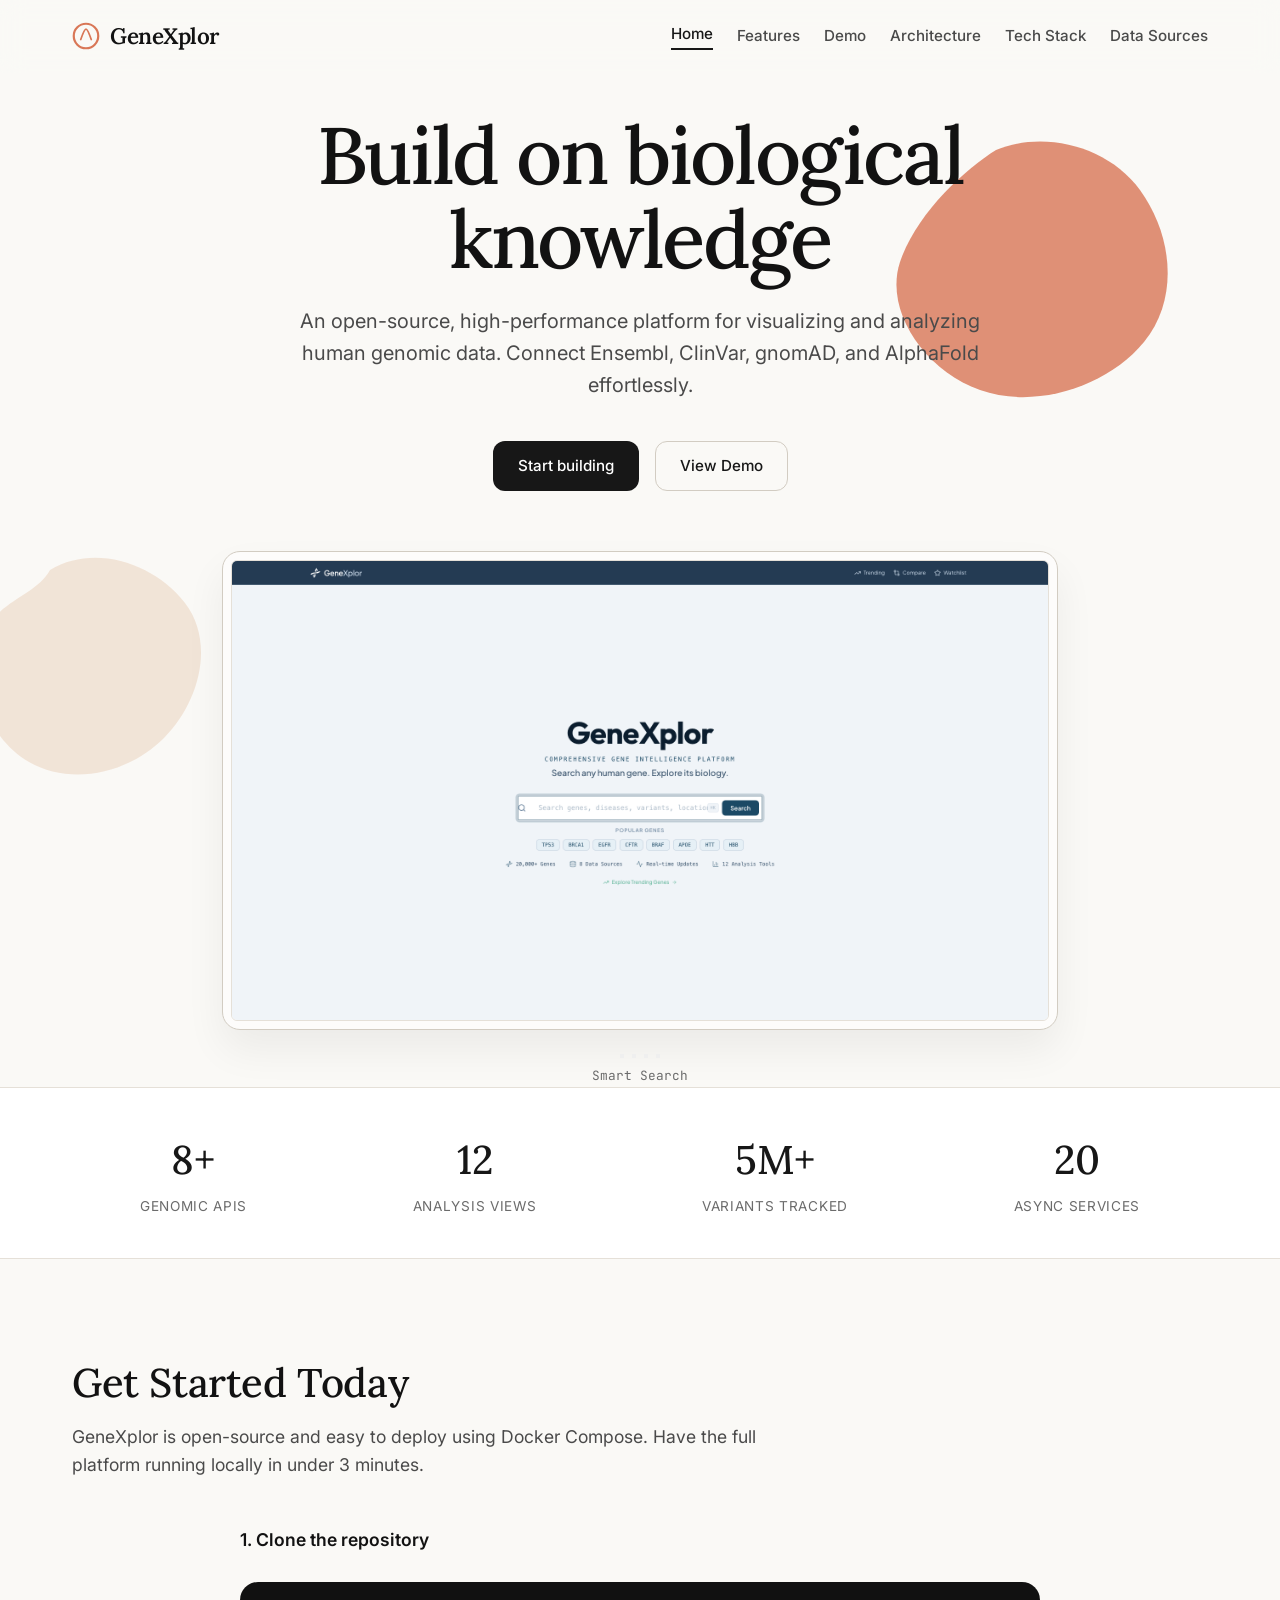
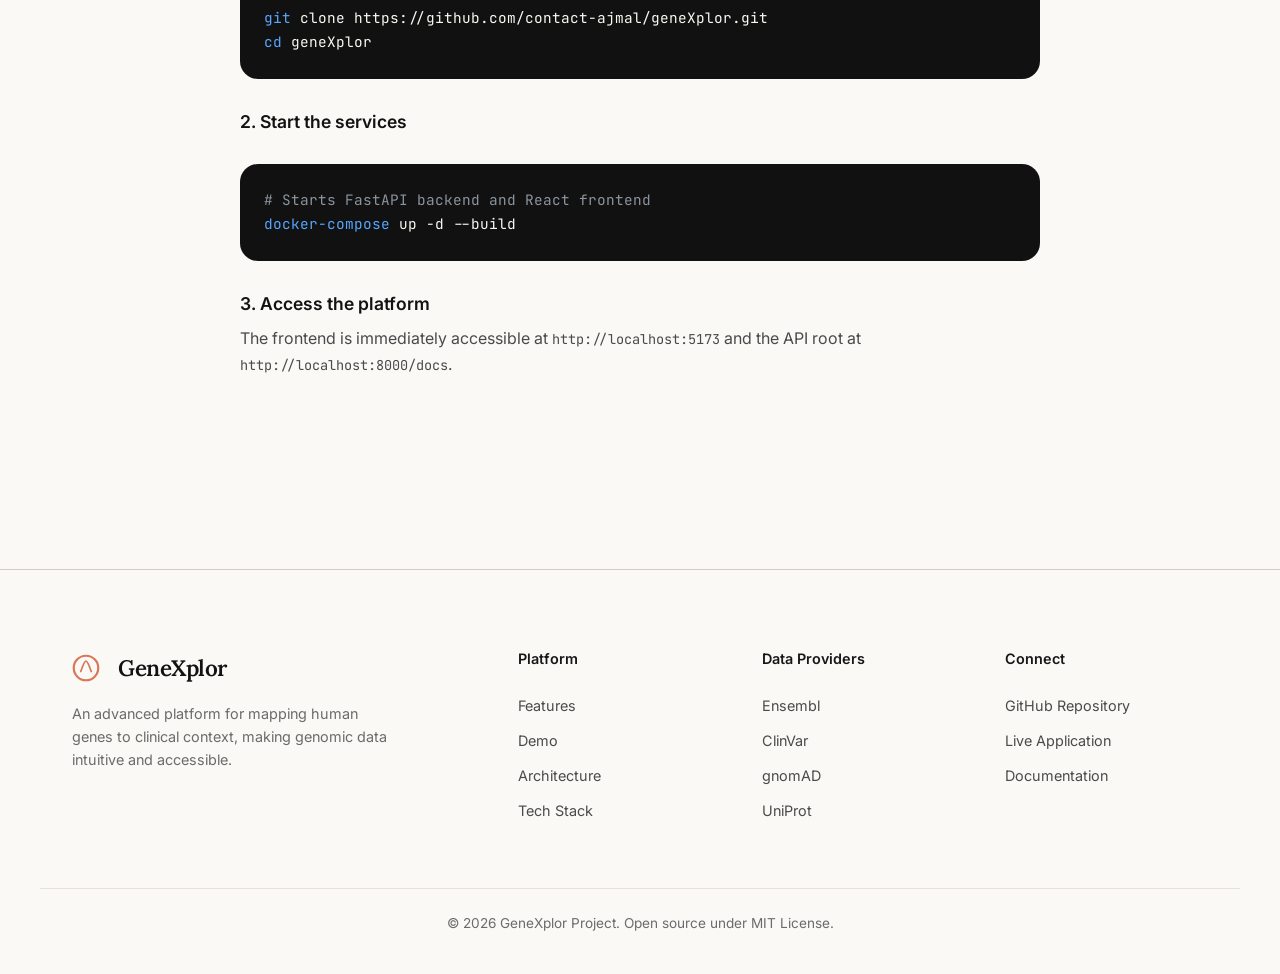
==== commit 65b0dbec: "Refactor: Multi-page architecture & light Anthropic theme" ====
--- a/index.html
+++ b/index.html
@@ -1,538 +1,147 @@
 <!DOCTYPE html>
 <html lang="en">
 <head>
-  <meta charset="UTF-8" />
-  <meta name="viewport" content="width=device-width, initial-scale=1.0" />
+  <meta charset="UTF-8">
+  <meta name="viewport" content="width=device-width, initial-scale=1.0">
   <title>GeneXplor — Gene Knowledge Platform</title>
-  <meta name="description" content="Search any human gene and get a comprehensive dashboard aggregating data from 8 major genomic databases. Ensembl, ClinVar, gnomAD, UniProt, PubMed, AlphaFold, STRING, and Reactome." />
-  <meta name="author" content="GeneXplor" />
-  <meta property="og:title" content="GeneXplor — Gene Knowledge Platform" />
-  <meta property="og:description" content="Search any human gene and get a comprehensive dashboard aggregating data from 8 genomic databases with interactive visualizations and clinical reports." />
-  <meta property="og:type" content="website" />
-  <meta name="twitter:card" content="summary_large_image" />
-  <link rel="icon" type="image/svg+xml" href="favicon.svg" />
-  <link rel="preconnect" href="https://fonts.googleapis.com">
-  <link rel="preconnect" href="https://fonts.gstatic.com" crossorigin>
-  <link href="https://fonts.googleapis.com/css2?family=Outfit:wght@400;500;600;700;800;900&family=Plus+Jakarta+Sans:wght@300;400;500;600;700&family=JetBrains+Mono:wght@400;500;600&display=swap" rel="stylesheet">
+  <meta name="description" content="A comprehensive open-source platform for exploring human genes, variant analysis, and 3D protein structures.">
   <link rel="stylesheet" href="styles.css">
+  <link rel="icon" type="image/svg+xml" href="favicon.svg">
 </head>
 <body>
 
-  <!-- ═══════ NAVBAR ═══════ -->
   <nav id="navbar">
     <div class="nav-inner">
-      <a href="#" class="nav-logo">
-        <svg class="logo-icon" viewBox="0 0 32 32" fill="none"><circle cx="16" cy="16" r="14" stroke="url(#logoGrad)" stroke-width="2.5"/><path d="M10 20c2-6 4-12 6-12s4 6 6 12" stroke="url(#logoGrad)" stroke-width="2" stroke-linecap="round"/><path d="M10 16h12" stroke="url(#logoGrad)" stroke-width="1.5" stroke-linecap="round" opacity="0.6"/><defs><linearGradient id="logoGrad" x1="0" y1="0" x2="32" y2="32"><stop stop-color="#56B4D3"/><stop offset="1" stop-color="#7C6EE7"/></linearGradient></defs></svg>
-        <span>GeneXplor</span>
+      <a href="index.html" class="nav-logo">
+        <svg fill="none" class="logo-icon" viewBox="0 0 32 32">
+          <circle cx="16" cy="16" r="14" stroke="#D97757" stroke-width="2.5"/>
+          <path d="M10 20c2-6 4-12 6-12s4 6 6 12" stroke="#D97757" stroke-width="2" stroke-linecap="round"/>
+        </svg>
+        GeneXplor
       </a>
       <div class="nav-links" id="navLinks">
-        <a href="#home" class="nav-link active">Home</a>
-        <a href="#features" class="nav-link">Features</a>
-        <a href="#screenshots" class="nav-link">Screenshots</a>
-        <a href="#architecture" class="nav-link">Architecture</a>
-        <a href="#tech-stack" class="nav-link">Tech Stack</a>
-        <a href="#data-sources" class="nav-link">Data Sources</a>
-        <a href="#get-started" class="nav-link">Get Started</a>
+        <a href="index.html" class="nav-link">Home</a>
+        <a href="features.html" class="nav-link">Features</a>
+        <a href="demo.html" class="nav-link">Demo</a>
+        <a href="architecture.html" class="nav-link">Architecture</a>
+        <a href="tech-stack.html" class="nav-link">Tech Stack</a>
+        <a href="data-sources.html" class="nav-link">Data Sources</a>
       </div>
-      <a href="https://github.com/contact-ajmal/geneXplor" target="_blank" class="nav-github-btn">
-        <svg width="18" height="18" viewBox="0 0 24 24" fill="currentColor"><path d="M12 0C5.37 0 0 5.37 0 12c0 5.31 3.435 9.795 8.205 11.385.6.105.825-.255.825-.57 0-.285-.015-1.23-.015-2.235-3.015.555-3.795-.735-4.035-1.41-.135-.345-.72-1.41-1.23-1.695-.42-.225-1.02-.78-.015-.795.945-.015 1.62.87 1.845 1.23 1.08 1.815 2.805 1.305 3.495.99.105-.78.42-1.305.765-1.605-2.67-.3-5.46-1.335-5.46-5.925 0-1.305.465-2.385 1.23-3.225-.12-.3-.54-1.53.12-3.18 0 0 1.005-.315 3.3 1.23.96-.27 1.98-.405 3-.405s2.04.135 3 .405c2.295-1.56 3.3-1.23 3.3-1.23.66 1.65.24 2.88.12 3.18.765.84 1.23 1.905 1.23 3.225 0 4.605-2.805 5.625-5.475 5.925.435.375.81 1.095.81 2.22 0 1.605-.015 2.895-.015 3.3 0 .315.225.69.825.57A12.02 12.02 0 0024 12c0-6.63-5.37-12-12-12z"/></svg>
-        GitHub
-      </a>
-      <button class="nav-mobile-toggle" id="mobileToggle" aria-label="Toggle navigation">
+      <button class="nav-mobile-toggle" id="mobileToggle" aria-label="Toggle Navigation">
         <span></span><span></span><span></span>
       </button>
     </div>
   </nav>
 
-  <!-- ═══════ HERO ═══════ -->
-  <section id="home" class="hero-section">
-    <div class="hero-bg-effects">
-      <div class="hero-glow hero-glow-1"></div>
-      <div class="hero-glow hero-glow-2"></div>
-      <div class="hero-grid"></div>
-    </div>
-    <div class="hero-inner">
-      <div class="hero-content">
-        <div class="hero-badge">
-          <span class="badge-dot"></span>
-          OPEN SOURCE &bull; v0.2.0
-        </div>
-        <h1 class="hero-title">
-          <span class="gradient-text">Gene Knowledge</span>
-          <br/>Platform
-        </h1>
+  <main>
+    <section class="hero-section">
+      <!-- Decorative Accent Blobs -->
+      <svg class="blob blob-1" viewBox="0 0 100 100" fill="#D97757"><path d="M45,15c12,-5,28,-1,36,10c8,11,10,27,1,38c-9,11,-27,17,-41,12c-14,-5,-24,-20,-20,-32c4,-12,16,-23,24,-28Z" /></svg>
+      <svg class="blob blob-2" viewBox="0 0 100 100" fill="#EAD0BA"><path d="M38,20c15,-9,35,-2,45,11c10,13,5,33,-7,45c-12,12,-31,16,-45,8c-14,-8,-21,-28,-16,-41c5,-13,18,-14,23,-23Z" /></svg>
+
+      <div class="hero-inner">
+        <h1 class="hero-title">Build on biological knowledge</h1>
         <p class="hero-subtitle">
-          Search any human gene and get a comprehensive dashboard aggregating data from
-          <strong>Ensembl</strong>, <strong>ClinVar</strong>, <strong>gnomAD</strong>, <strong>UniProt</strong>,
-          <strong>PubMed</strong>, <strong>AlphaFold</strong>, <strong>STRING</strong>, and <strong>Reactome</strong>
-          — all in one place.
+          An open-source, high-performance platform for visualizing and analyzing human genomic data. Connect Ensembl, ClinVar, gnomAD, and AlphaFold effortlessly.
         </p>
         <div class="hero-cta-row">
-          <a href="https://github.com/contact-ajmal/geneXplor" target="_blank" class="btn btn-primary">
-            <svg width="16" height="16" viewBox="0 0 24 24" fill="currentColor"><path d="M12 0C5.37 0 0 5.37 0 12c0 5.31 3.435 9.795 8.205 11.385.6.105.825-.255.825-.57 0-.285-.015-1.23-.015-2.235-3.015.555-3.795-.735-4.035-1.41-.135-.345-.72-1.41-1.23-1.695-.42-.225-1.02-.78-.015-.795.945-.015 1.62.87 1.845 1.23 1.08 1.815 2.805 1.305 3.495.99.105-.78.42-1.305.765-1.605-2.67-.3-5.46-1.335-5.46-5.925 0-1.305.465-2.385 1.23-3.225-.12-.3-.54-1.53.12-3.18 0 0 1.005-.315 3.3 1.23.96-.27 1.98-.405 3-.405s2.04.135 3 .405c2.295-1.56 3.3-1.23 3.3-1.23.66 1.65.24 2.88.12 3.18.765.84 1.23 1.905 1.23 3.225 0 4.605-2.805 5.625-5.475 5.925.435.375.81 1.095.81 2.22 0 1.605-.015 2.895-.015 3.3 0 .315.225.69.825.57A12.02 12.02 0 0024 12c0-6.63-5.37-12-12-12z"/></svg>
-            View on GitHub
-            <svg width="14" height="14" viewBox="0 0 24 24" fill="none" stroke="currentColor" stroke-width="2"><path d="M7 17L17 7M17 7H7M17 7v10"/></svg>
-          </a>
-          <a href="#features" class="btn btn-outline">
-            Explore Features
-            <svg width="14" height="14" viewBox="0 0 24 24" fill="none" stroke="currentColor" stroke-width="2"><path d="M5 12h14M12 5l7 7-7 7"/></svg>
-          </a>
+          <a href="#get-started" class="btn btn-primary">Start building</a>
+          <a href="demo.html" class="btn btn-outline">View Demo</a>
         </div>
-        <div class="hero-tags">
-          <span class="hero-tag"><svg width="12" height="12" viewBox="0 0 24 24" fill="none" stroke="currentColor" stroke-width="2"><path d="M21 21l-6-6m2-5a7 7 0 11-14 0 7 7 0 0114 0z"/></svg> Smart Search</span>
-          <span class="hero-tag"><svg width="12" height="12" viewBox="0 0 24 24" fill="none" stroke="currentColor" stroke-width="2"><rect x="3" y="3" width="18" height="18" rx="2"/><path d="M3 9h18M9 21V9"/></svg> 12 Analysis Tabs</span>
-          <span class="hero-tag"><svg width="12" height="12" viewBox="0 0 24 24" fill="none" stroke="currentColor" stroke-width="2"><path d="M14 2H6a2 2 0 00-2 2v16a2 2 0 002 2h12a2 2 0 002-2V8z"/><path d="M14 2v6h6M16 13H8M16 17H8M10 9H8"/></svg> Clinical Reports</span>
-          <span class="hero-tag"><svg width="12" height="12" viewBox="0 0 24 24" fill="none" stroke="currentColor" stroke-width="2"><circle cx="12" cy="12" r="10"/><path d="M2 12h20M12 2a15.3 15.3 0 014 10 15.3 15.3 0 01-4 10 15.3 15.3 0 01-4-10 15.3 15.3 0 014-10z"/></svg> 8 Data Sources</span>
+        
+        <!-- Minimal Demo Browser -->
+        <div class="hero-preview" style="margin-top: 40px;">
+          <div class="demo-browser" style="max-width: 900px; margin: 0 auto;">
+            <img id="heroImg" src="screenshots/homepage-hero.png" alt="GeneXplor Dashboard" style="border-radius:6px;width:100%;">
+          </div>
+          <div style="display: flex; justify-content: center; gap: 8px; margin-top: 24px;">
+            <button class="screenshot-dot active" data-img="screenshots/homepage-hero.png" data-label="Smart Search"></button>
+            <button class="screenshot-dot" data-img="screenshots/dashboard-overview.png" data-label="Dashboard Overview"></button>
+            <button class="screenshot-dot" data-img="screenshots/protein-3d.png" data-label="3D Protein Viewer"></button>
+            <button class="screenshot-dot" data-img="screenshots/simulator.png" data-label="Impact Simulator"></button>
+          </div>
+          <p id="heroLabel" style="margin-top:8px;font-family:'JetBrains Mono';font-size:0.8rem;color:var(--text-muted);">Smart Search</p>
         </div>
       </div>
-      <div class="hero-preview">
-        <div class="browser-frame">
-          <div class="browser-bar">
-            <div class="browser-dots">
-              <span class="dot dot-red"></span>
-              <span class="dot dot-yellow"></span>
-              <span class="dot dot-green"></span>
+    </section>
+
+    <!-- Stats Section -->
+    <section class="stats-strip">
+      <div class="stats-inner">
+        <div class="stat-item"><span class="stat-number">8+</span><div class="stat-label">Genomic APIs</div></div>
+        <div class="stat-item"><span class="stat-number">12</span><div class="stat-label">Analysis Views</div></div>
+        <div class="stat-item"><span class="stat-number">5M+</span><div class="stat-label">Variants Tracked</div></div>
+        <div class="stat-item"><span class="stat-number">20</span><div class="stat-label">Async Services</div></div>
+      </div>
+    </section>
+
+    <!-- Get Started -->
+    <section id="get-started" class="section">
+      <div class="section-inner">
+        <div class="section-header">
+          <h2>Get Started Today</h2>
+          <p>GeneXplor is open-source and easy to deploy using Docker Compose. Have the full platform running locally in under 3 minutes.</p>
+        </div>
+        
+        <div class="setup-container">
+          <div class="setup-step">
+            <h3>1. Clone the repository</h3>
+            <div class="code-block">
+              <span class="code-cmd">git</span> clone https://github.com/contact-ajmal/geneXplor.git<br>
+              <span class="code-cmd">cd</span> geneXplor
             </div>
-            <div class="browser-address">genexplor.app</div>
           </div>
-          <div class="browser-content">
-            <img src="screenshots/dashboard-overview.png" alt="GeneXplor Dashboard" class="hero-screenshot active" id="heroImg">
+          <div class="setup-step">
+            <h3>2. Start the services</h3>
+            <div class="code-block">
+              <span class="code-comment"># Starts FastAPI backend and React frontend</span><br>
+              <span class="code-cmd">docker-compose</span> up -d --build
+            </div>
+          </div>
+          <div class="setup-step">
+            <h3>3. Access the platform</h3>
+            <p style="color:var(--text-secondary);margin-top:12px;">The frontend is immediately accessible at <code>http://localhost:5173</code> and the API root at <code>http://localhost:8000/docs</code>.</p>
           </div>
         </div>
-        <div class="hero-screenshot-nav">
-          <button class="screenshot-dot active" data-img="screenshots/dashboard-overview.png" data-label="Gene Dashboard"></button>
-          <button class="screenshot-dot" data-img="screenshots/variants-tab.png" data-label="Variant Explorer"></button>
-          <button class="screenshot-dot" data-img="screenshots/protein-3d.png" data-label="3D Protein Structure"></button>
-          <button class="screenshot-dot" data-img="screenshots/population-map.png" data-label="Population Map"></button>
-          <button class="screenshot-dot" data-img="screenshots/interactions.png" data-label="Interaction Network"></button>
-        </div>
-        <p class="hero-screenshot-label" id="heroLabel">Gene Dashboard</p>
       </div>
-    </div>
-  </section>
+    </section>
+  </main>
 
-  <!-- ═══════ STATS STRIP ═══════ -->
-  <section class="stats-strip">
-    <div class="stats-inner">
-      <div class="stat-item"><span class="stat-number" data-target="8">0</span><span class="stat-label">DATA SOURCES</span></div>
-      <div class="stat-item"><span class="stat-number" data-target="12">0</span><span class="stat-label">ANALYSIS VIEWS</span></div>
-      <div class="stat-item"><span class="stat-number" data-target="20">0</span><span class="stat-label">BACKEND SERVICES</span></div>
-      <div class="stat-item"><span class="stat-number" data-target="11">0</span><span class="stat-label">API ENDPOINTS</span></div>
-      <div class="stat-item"><span class="stat-number" data-target="3">0</span><span class="stat-label">EXPORT FORMATS</span></div>
-    </div>
-  </section>
-
-  <!-- ═══════ FEATURES ═══════ -->
-  <section id="features" class="section">
-    <div class="section-inner">
-      <div class="section-header">
-        <span class="section-badge"><span class="badge-icon">✦</span> CORE FEATURES</span>
-        <h2 class="section-title">Everything You Need for <span class="gradient-text">Gene Research</span></h2>
-        <p class="section-subtitle">A complete platform for exploring human genes — from variant analysis and 3D protein structures to population genetics, clinical reports, and AI-powered summaries.</p>
-      </div>
-      <div class="features-grid">
-
-        <div class="feature-card" data-reveal>
-          <div class="feature-icon" style="--icon-color: #56B4D3">
-            <svg width="24" height="24" viewBox="0 0 24 24" fill="none" stroke="currentColor" stroke-width="2"><circle cx="11" cy="11" r="8"/><path d="M21 21l-4.35-4.35"/></svg>
-          </div>
-          <h3>Smart Gene Search</h3>
-          <p>Real-time autocomplete with categorized results — search by gene symbol, alias, disease, variant, or chromosomal location. Cmd/Ctrl+K keyboard shortcut.</p>
-          <ul class="feature-bullets">
-            <li>Multi-strategy query parsing</li>
-            <li>Spelling suggestions & corrections</li>
-            <li>Search history with localStorage</li>
-          </ul>
-        </div>
-
-        <div class="feature-card" data-reveal>
-          <div class="feature-icon" style="--icon-color: #E07A3A">
-            <svg width="24" height="24" viewBox="0 0 24 24" fill="none" stroke="currentColor" stroke-width="2"><rect x="3" y="3" width="18" height="18" rx="2"/><path d="M3 9h18M9 21V9"/></svg>
-          </div>
-          <h3>Gene Dashboard</h3>
-          <p>Comprehensive 12-tab dashboard aggregating data from 8 genomic databases. Each section provides deep analysis with interactive visualizations.</p>
-          <ul class="feature-bullets">
-            <li>Overview with summary statistics</li>
-            <li>Sidebar navigation with tab routing</li>
-            <li>Per-source data load tracking</li>
-          </ul>
-        </div>
-
-        <div class="feature-card" data-reveal>
-          <div class="feature-icon" style="--icon-color: #D64045">
-            <svg width="24" height="24" viewBox="0 0 24 24" fill="none" stroke="currentColor" stroke-width="2"><path d="M14.7 6.3a1 1 0 000 1.4l1.6 1.6a1 1 0 001.4 0l3.77-3.77a6 6 0 01-7.94 7.94l-6.91 6.91a2.12 2.12 0 01-3-3l6.91-6.91a6 6 0 017.94-7.94l-3.76 3.76z"/></svg>
-          </div>
-          <h3>Variant Explorer</h3>
-          <p>Filterable, sortable, paginated variant table powered by TanStack Table. Clinical significance, consequence types, allele frequency, and linked conditions.</p>
-          <ul class="feature-bullets">
-            <li>Detail modal with 3-tab view</li>
-            <li>Interactive analytics charts</li>
-            <li>ClinVar classification data</li>
-          </ul>
-        </div>
-
-        <div class="feature-card" data-reveal>
-          <div class="feature-icon" style="--icon-color: #7C6EE7">
-            <svg width="24" height="24" viewBox="0 0 24 24" fill="none" stroke="currentColor" stroke-width="2"><path d="M21 16V8a2 2 0 00-1-1.73l-7-4a2 2 0 00-2 0l-7 4A2 2 0 003 8v8a2 2 0 001 1.73l7 4a2 2 0 002 0l7-4A2 2 0 0021 16z"/></svg>
-          </div>
-          <h3>3D Protein Structure</h3>
-          <p>Interactive AlphaFold 3D protein viewer (PDBe Molstar) with confidence coloring and variant mapping. Toggle between cartoon, surface, and ball-and-stick.</p>
-          <ul class="feature-bullets">
-            <li>Variant residue highlighting</li>
-            <li>Protein domain lollipop chart</li>
-            <li>UniProt functional annotations</li>
-          </ul>
-        </div>
-
-        <div class="feature-card" data-reveal>
-          <div class="feature-icon" style="--icon-color: #2B9F78">
-            <svg width="24" height="24" viewBox="0 0 24 24" fill="none" stroke="currentColor" stroke-width="2"><circle cx="12" cy="12" r="10"/><path d="M2 12h20M12 2a15.3 15.3 0 014 10 15.3 15.3 0 01-4 10 15.3 15.3 0 01-4-10 15.3 15.3 0 014-10z"/></svg>
-          </div>
-          <h3>Population Genetics</h3>
-          <p>Interactive world map showing allele frequency distribution across 9 global populations from the gnomAD database. Compare variants across ethnicities.</p>
-          <ul class="feature-bullets">
-            <li>React Simple Maps visualization</li>
-            <li>Per-variant population breakdown</li>
-            <li>Hover tooltips with detailed data</li>
-          </ul>
-        </div>
-
-        <div class="feature-card" data-reveal>
-          <div class="feature-icon" style="--icon-color: #D4A843">
-            <svg width="24" height="24" viewBox="0 0 24 24" fill="none" stroke="currentColor" stroke-width="2"><path d="M4 15s1-1 4-1 5 2 8 2 4-1 4-1V3s-1 1-4 1-5-2-8-2-4 1-4 1z"/><line x1="4" y1="22" x2="4" y2="15"/></svg>
-          </div>
-          <h3>Reconciliation Engine</h3>
-          <p>Cross-references ClinVar classifications against gnomAD population data to detect conflicts — flagging pathogenic variants that are common in populations.</p>
-          <ul class="feature-bullets">
-            <li>Concordance score calculation</li>
-            <li>Severity-ranked conflict list</li>
-            <li>Automated recommendations</li>
-          </ul>
-        </div>
-
-        <div class="feature-card" data-reveal>
-          <div class="feature-icon" style="--icon-color: #5294C4">
-            <svg width="24" height="24" viewBox="0 0 24 24" fill="none" stroke="currentColor" stroke-width="2"><path d="M14 2H6a2 2 0 00-2 2v16a2 2 0 002 2h12a2 2 0 002-2V8z"/><path d="M14 2v6h6M16 13H8M16 17H8M10 9H8"/></svg>
-          </div>
-          <h3>Clinical Reports</h3>
-          <p>ACMG-formatted clinical gene reports with configurable sections. Export as PDF, Markdown, or JSON. Filter variants by significance level.</p>
-          <ul class="feature-bullets">
-            <li>ReportLab PDF generation</li>
-            <li>Section-level customization</li>
-            <li>Clinical metrics summary</li>
-          </ul>
-        </div>
-
-        <div class="feature-card" data-reveal>
-          <div class="feature-icon" style="--icon-color: #E07A3A">
-            <svg width="24" height="24" viewBox="0 0 24 24" fill="none" stroke="currentColor" stroke-width="2"><polyline points="22 12 18 12 15 21 9 3 6 12 2 12"/></svg>
-          </div>
-          <h3>Variant Impact Simulator</h3>
-          <p>Animated visualization showing mutation cascade: DNA → RNA → Protein → Structure → Function → Clinical outcome. Step-by-step central dogma walkthrough.</p>
-          <ul class="feature-bullets">
-            <li>Playback controls & speed adjustment</li>
-            <li>Stage-by-stage animation</li>
-            <li>Select any pathogenic variant</li>
-          </ul>
-        </div>
-
-        <div class="feature-card" data-reveal>
-          <div class="feature-icon" style="--icon-color: #56B4D3">
-            <svg width="24" height="24" viewBox="0 0 24 24" fill="none" stroke="currentColor" stroke-width="2"><path d="M18 20V10M12 20V4M6 20v-6"/></svg>
-          </div>
-          <h3>Research & Trending</h3>
-          <p>Research Pulse tracks publication trends per gene. Trending page ranks genes by momentum. Gene Story mode converts data into a readable narrative.</p>
-          <ul class="feature-bullets">
-            <li>PubMed publication sparklines</li>
-            <li>Gene comparison (side-by-side)</li>
-            <li>Watchlist with notes & tags</li>
-          </ul>
-        </div>
-
-      </div>
-    </div>
-  </section>
-
-  <!-- ═══════ SCREENSHOTS ═══════ -->
-  <section id="screenshots" class="section section-alt">
-    <div class="section-inner">
-      <div class="section-header">
-        <span class="section-badge"><span class="badge-icon">◆</span> SCREENSHOTS</span>
-        <h2 class="section-title">See <span class="gradient-text">GeneXplor</span> in Action</h2>
-        <p class="section-subtitle">Explore every screen of the platform — from gene search through variant analysis to clinical report generation.</p>
-      </div>
-      <div class="screenshot-gallery" id="screenshotGallery">
-        <!-- Gallery items rendered via JS -->
-      </div>
-    </div>
-  </section>
-
-  <!-- ═══════ ARCHITECTURE ═══════ -->
-  <section id="architecture" class="section">
-    <div class="section-inner">
-      <div class="section-header">
-        <span class="section-badge"><span class="badge-icon">◇</span> ARCHITECTURE</span>
-        <h2 class="section-title">Production-Ready <span class="gradient-text">System Architecture</span></h2>
-        <p class="section-subtitle">A clean layered architecture with service separation, two-layer caching, concurrent API aggregation, and containerized deployment.</p>
-      </div>
-
-      <!-- Frontend Layer -->
-      <div class="arch-layer" data-reveal>
-        <div class="arch-layer-header">
-          <div class="arch-layer-icon" style="--layer-color: #56B4D3">
-            <svg width="22" height="22" viewBox="0 0 24 24" fill="none" stroke="currentColor" stroke-width="2"><rect x="2" y="3" width="20" height="14" rx="2"/><path d="M8 21h8M12 17v4"/></svg>
-          </div>
-          <div>
-            <h3>Frontend Layer</h3>
-            <code>React 19 + TypeScript + Tailwind CSS 4</code>
-          </div>
-        </div>
-        <p class="arch-layer-desc">Modern SPA with component-based architecture, client-side caching via TanStack Query, and responsive design across all device sizes.</p>
-        <div class="arch-sub-grid">
-          <div class="arch-sub-card"><span class="arch-dot" style="--dot-color: #56B4D3"></span><strong>Gene Dashboard</strong><p>12 analysis tabs with sidebar navigation and URL-based routing</p></div>
-          <div class="arch-sub-card"><span class="arch-dot" style="--dot-color: #56B4D3"></span><strong>Smart Search</strong><p>Autocomplete, query parsing, categorized results, keyboard shortcuts</p></div>
-          <div class="arch-sub-card"><span class="arch-dot" style="--dot-color: #56B4D3"></span><strong>Visualizations</strong><p>D3 force graph, Recharts, PDBe Molstar 3D, SVG lollipop charts</p></div>
-          <div class="arch-sub-card"><span class="arch-dot" style="--dot-color: #56B4D3"></span><strong>Standalone Pages</strong><p>Compare, Trending, Watchlist, Gene Story, Search Results</p></div>
-          <div class="arch-sub-card"><span class="arch-dot" style="--dot-color: #56B4D3"></span><strong>Export System</strong><p>PDF/Markdown/JSON/CSV export with clinical report generator</p></div>
-          <div class="arch-sub-card"><span class="arch-dot" style="--dot-color: #56B4D3"></span><strong>UI Primitives</strong><p>GlassCard, GlowBadge, CountUp, Toast, SkeletonLoader, ScrollReveal</p></div>
-        </div>
-      </div>
-
-      <!-- Backend Layer -->
-      <div class="arch-layer" data-reveal>
-        <div class="arch-layer-header">
-          <div class="arch-layer-icon" style="--layer-color: #E07A3A">
-            <svg width="22" height="22" viewBox="0 0 24 24" fill="none" stroke="currentColor" stroke-width="2"><rect x="2" y="2" width="20" height="8" rx="2"/><rect x="2" y="14" width="20" height="8" rx="2"/><circle cx="6" cy="6" r="1" fill="currentColor"/><circle cx="6" cy="18" r="1" fill="currentColor"/></svg>
-          </div>
-          <div>
-            <h3>Backend Layer</h3>
-            <code>FastAPI + SQLAlchemy 2.0 + Pydantic v2</code>
-          </div>
-        </div>
-        <p class="arch-layer-desc">High-performance async Python API with 20 service modules, concurrent data aggregation, and resilient HTTP clients with retry logic.</p>
-        <div class="arch-sub-grid">
-          <div class="arch-sub-card"><span class="arch-dot" style="--dot-color: #E07A3A"></span><strong>Gene Aggregator</strong><p>Orchestrates parallel API calls to 7+ services, handles partial failures</p></div>
-          <div class="arch-sub-card"><span class="arch-dot" style="--dot-color: #E07A3A"></span><strong>Search Engine</strong><p>Gene/alias/disease indexes with query parsing and fuzzy matching</p></div>
-          <div class="arch-sub-card"><span class="arch-dot" style="--dot-color: #E07A3A"></span><strong>Reconciliation</strong><p>Cross-database conflict detection between ClinVar and gnomAD</p></div>
-          <div class="arch-sub-card"><span class="arch-dot" style="--dot-color: #E07A3A"></span><strong>Report Generator</strong><p>ACMG clinical reports with PDF (ReportLab), Markdown, JSON output</p></div>
-          <div class="arch-sub-card"><span class="arch-dot" style="--dot-color: #E07A3A"></span><strong>AI Summary</strong><p>LLM-powered gene summaries with template fallback</p></div>
-          <div class="arch-sub-card"><span class="arch-dot" style="--dot-color: #E07A3A"></span><strong>Research Pulse</strong><p>Publication trend analysis and trending gene rankings</p></div>
-        </div>
-      </div>
-
-      <!-- Data Layer -->
-      <div class="arch-layer" data-reveal>
-        <div class="arch-layer-header">
-          <div class="arch-layer-icon" style="--layer-color: #2B9F78">
-            <svg width="22" height="22" viewBox="0 0 24 24" fill="none" stroke="currentColor" stroke-width="2"><ellipse cx="12" cy="5" rx="9" ry="3"/><path d="M21 12c0 1.66-4 3-9 3s-9-1.34-9-3"/><path d="M3 5v14c0 1.66 4 3 9 3s9-1.34 9-3V5"/></svg>
-          </div>
-          <div>
-            <h3>Data & Caching Layer</h3>
-            <code>Redis + PostgreSQL + 8 External APIs</code>
-          </div>
-        </div>
-        <p class="arch-layer-desc">Two-layer caching strategy — Redis for 24-hour fast lookups, PostgreSQL for persistent fallback. All external API calls are cached and resilient.</p>
-        <div class="arch-sub-grid">
-          <div class="arch-sub-card"><span class="arch-dot" style="--dot-color: #2B9F78"></span><strong>Redis Cache</strong><p>24-hour TTL cache for all aggregated dashboard responses</p></div>
-          <div class="arch-sub-card"><span class="arch-dot" style="--dot-color: #2B9F78"></span><strong>PostgreSQL</strong><p>Persistent JSON blob cache (survives Redis restarts)</p></div>
-          <div class="arch-sub-card"><span class="arch-dot" style="--dot-color: #2B9F78"></span><strong>Docker Compose</strong><p>4 services with health checks (postgres, redis, backend, frontend)</p></div>
-        </div>
-      </div>
-    </div>
-  </section>
-
-  <!-- ═══════ TECH STACK ═══════ -->
-  <section id="tech-stack" class="section section-alt">
-    <div class="section-inner">
-      <div class="section-header">
-        <span class="section-badge"><span class="badge-icon">●</span> TECH STACK</span>
-        <h2 class="section-title">Built with <span class="gradient-text">Modern Technologies</span></h2>
-        <p class="section-subtitle">Enterprise-grade technologies powering every layer — from type-safe React to async Python services and containerized infrastructure.</p>
-      </div>
-
-      <div class="tech-category" data-reveal>
-        <div class="tech-category-header">
-          <span class="tech-dot" style="--dot-color: #56B4D3"></span>
-          <h3>FRONTEND</h3>
-          <span class="tech-tagline">Modern, responsive single-page application</span>
-        </div>
-        <div class="tech-grid">
-          <div class="tech-card"><span class="tech-emoji">⚛️</span><strong>React 19</strong><p>Component-based UI with hooks</p></div>
-          <div class="tech-card"><span class="tech-emoji">📘</span><strong>TypeScript</strong><p>Full type safety across codebase</p></div>
-          <div class="tech-card"><span class="tech-emoji">🎨</span><strong>Tailwind CSS 4</strong><p>Utility-first CSS with custom tokens</p></div>
-          <div class="tech-card"><span class="tech-emoji">📊</span><strong>Recharts</strong><p>Composable charting for analytics</p></div>
-          <div class="tech-card"><span class="tech-emoji">✨</span><strong>Framer Motion</strong><p>Production-ready animations</p></div>
-          <div class="tech-card"><span class="tech-emoji">🔗</span><strong>React Router v7</strong><p>Client-side tab routing</p></div>
-          <div class="tech-card"><span class="tech-emoji">📦</span><strong>TanStack Query</strong><p>Data fetching + client cache</p></div>
-          <div class="tech-card"><span class="tech-emoji">📋</span><strong>TanStack Table</strong><p>Headless table with sort/filter</p></div>
-          <div class="tech-card"><span class="tech-emoji">🧬</span><strong>PDBe Molstar</strong><p>3D protein structure viewer</p></div>
-        </div>
-      </div>
-
-      <div class="tech-category" data-reveal>
-        <div class="tech-category-header">
-          <span class="tech-dot" style="--dot-color: #E07A3A"></span>
-          <h3>BACKEND</h3>
-          <span class="tech-tagline">High-performance async Python API</span>
-        </div>
-        <div class="tech-grid">
-          <div class="tech-card"><span class="tech-emoji">🐍</span><strong>Python 3.11+</strong><p>Async I/O throughout</p></div>
-          <div class="tech-card"><span class="tech-emoji">⚡</span><strong>FastAPI</strong><p>Modern async web framework</p></div>
-          <div class="tech-card"><span class="tech-emoji">🗃️</span><strong>SQLAlchemy 2.0</strong><p>Async ORM with mapped_column</p></div>
-          <div class="tech-card"><span class="tech-emoji">✅</span><strong>Pydantic v2</strong><p>Data validation & serialization</p></div>
-          <div class="tech-card"><span class="tech-emoji">🌐</span><strong>httpx + tenacity</strong><p>Resilient HTTP clients with retry</p></div>
-          <div class="tech-card"><span class="tech-emoji">📄</span><strong>ReportLab</strong><p>PDF clinical report generation</p></div>
-        </div>
-      </div>
-
-      <div class="tech-category" data-reveal>
-        <div class="tech-category-header">
-          <span class="tech-dot" style="--dot-color: #2B9F78"></span>
-          <h3>INFRASTRUCTURE</h3>
-          <span class="tech-tagline">Containerized deployment with health monitoring</span>
-        </div>
-        <div class="tech-grid">
-          <div class="tech-card"><span class="tech-emoji">🐳</span><strong>Docker Compose</strong><p>4-service orchestration</p></div>
-          <div class="tech-card"><span class="tech-emoji">🔴</span><strong>Redis 7</strong><p>24-hour cache layer (hiredis)</p></div>
-          <div class="tech-card"><span class="tech-emoji">🐘</span><strong>PostgreSQL 16</strong><p>Persistent fallback cache</p></div>
-        </div>
-      </div>
-
-    </div>
-  </section>
-
-  <!-- ═══════ DATA SOURCES ═══════ -->
-  <section id="data-sources" class="section">
-    <div class="section-inner">
-      <div class="section-header">
-        <span class="section-badge"><span class="badge-icon">◈</span> DATA SOURCES</span>
-        <h2 class="section-title"><span class="gradient-text">8 Genomic Databases</span> in One Dashboard</h2>
-        <p class="section-subtitle">GeneXplor aggregates data from the world's most trusted genomic databases into a single, unified interface.</p>
-      </div>
-      <div class="datasource-grid">
-        <div class="datasource-card" data-reveal>
-          <div class="ds-header"><div class="ds-icon" style="--ds-color: #56B4D3">E</div><h3>Ensembl</h3></div>
-          <p>Gene coordinates, transcripts, biotype classification, chromosomal location, strand information</p>
-          <code class="ds-url">rest.ensembl.org</code>
-        </div>
-        <div class="datasource-card" data-reveal>
-          <div class="ds-header"><div class="ds-icon" style="--ds-color: #E07A3A">U</div><h3>UniProt</h3></div>
-          <p>Protein info, functional domains, description, protein length, gene name aliases</p>
-          <code class="ds-url">rest.uniprot.org</code>
-        </div>
-        <div class="datasource-card" data-reveal>
-          <div class="ds-header"><div class="ds-icon" style="--ds-color: #D64045">C</div><h3>ClinVar</h3></div>
-          <p>Clinical variants, significance classifications, disease associations, submission timeline</p>
-          <code class="ds-url">eutils.ncbi.nlm.nih.gov</code>
-        </div>
-        <div class="datasource-card" data-reveal>
-          <div class="ds-header"><div class="ds-icon" style="--ds-color: #2B9F78">g</div><h3>gnomAD</h3></div>
-          <p>Population allele frequencies, variant consequences, HGVS notation, allele counts</p>
-          <code class="ds-url">gnomad.broadinstitute.org</code>
-        </div>
-        <div class="datasource-card" data-reveal>
-          <div class="ds-header"><div class="ds-icon" style="--ds-color: #7C6EE7">P</div><h3>PubMed</h3></div>
-          <p>Research publications, abstracts, author lists, journal citations, publication trends</p>
-          <code class="ds-url">eutils.ncbi.nlm.nih.gov</code>
-        </div>
-        <div class="datasource-card" data-reveal>
-          <div class="ds-header"><div class="ds-icon" style="--ds-color: #5294C4">A</div><h3>AlphaFold</h3></div>
-          <p>Predicted 3D protein structures, confidence scores (pLDDT), model versions, structure URLs</p>
-          <code class="ds-url">alphafold.ebi.ac.uk</code>
-        </div>
-        <div class="datasource-card" data-reveal>
-          <div class="ds-header"><div class="ds-icon" style="--ds-color: #D4A843">S</div><h3>STRING</h3></div>
-          <p>Protein-protein interactions, combined scores, experimental/textmining evidence, enrichment terms</p>
-          <code class="ds-url">string-db.org</code>
-        </div>
-        <div class="datasource-card" data-reveal>
-          <div class="ds-header"><div class="ds-icon" style="--ds-color: #56B4D3">R</div><h3>Reactome</h3></div>
-          <p>Biological pathways, pathway hierarchy, gene counts, categories, sub-events</p>
-          <code class="ds-url">reactome.org</code>
-        </div>
-      </div>
-    </div>
-  </section>
-
-  <!-- ═══════ GET STARTED ═══════ -->
-  <section id="get-started" class="section section-alt">
-    <div class="section-inner">
-      <div class="section-header">
-        <span class="section-badge"><span class="badge-icon">▸</span> GET STARTED</span>
-        <h2 class="section-title">Up and Running in <span class="gradient-text">Minutes</span></h2>
-        <p class="section-subtitle">GeneXplor uses Docker Compose for a one-command setup. All 4 services start with health checks — no manual configuration needed.</p>
-      </div>
-      <div class="setup-container" data-reveal>
-        <div class="code-block">
-          <div class="code-header">
-            <span class="code-dots"><span></span><span></span><span></span></span>
-            <span class="code-title">Terminal</span>
-          </div>
-          <pre class="code-content"><code><span class="code-comment"># Clone the repository</span>
-<span class="code-cmd">git clone</span> https://github.com/contact-ajmal/geneXplor.git
-<span class="code-cmd">cd</span> GeneXplor
-
-<span class="code-comment"># Copy environment file</span>
-<span class="code-cmd">cp</span> .env.example .env
-
-<span class="code-comment"># Start all services (PostgreSQL, Redis, Backend, Frontend)</span>
-<span class="code-cmd">docker-compose up</span>
-
-<span class="code-comment"># App available at:</span>
-<span class="code-comment"># Frontend → http://localhost:3000</span>
-<span class="code-comment"># Backend  → http://localhost:8000</span>
-<span class="code-comment"># API Docs → http://localhost:8000/docs</span></code></pre>
-        </div>
-        <div class="setup-info">
-          <h3>What Gets Started</h3>
-          <div class="setup-services">
-            <div class="service-pill"><span class="service-dot" style="--s-color: #2B9F78"></span>PostgreSQL 16</div>
-            <div class="service-pill"><span class="service-dot" style="--s-color: #D64045"></span>Redis 7</div>
-            <div class="service-pill"><span class="service-dot" style="--s-color: #E07A3A"></span>FastAPI Backend</div>
-            <div class="service-pill"><span class="service-dot" style="--s-color: #56B4D3"></span>React Frontend</div>
-          </div>
-          <p>All services include health checks. Tables auto-create on first startup. Gene/alias/disease search indexes load in background.</p>
-          <h3>Quick API Test</h3>
-          <div class="code-inline"><code>curl http://localhost:8000/gene/TP53</code></div>
-          <p>Returns aggregated data from all 8 sources: gene info, protein data, clinical variants, allele frequencies, publications, pathways, structure, and interactions.</p>
-        </div>
-      </div>
-    </div>
-  </section>
-
-  <!-- ═══════ FOOTER ═══════ -->
   <footer class="site-footer">
     <div class="footer-inner">
       <div class="footer-brand">
-        <a href="#" class="nav-logo">
-          <svg class="logo-icon" viewBox="0 0 32 32" fill="none"><circle cx="16" cy="16" r="14" stroke="url(#logoGrad2)" stroke-width="2.5"/><path d="M10 20c2-6 4-12 6-12s4 6 6 12" stroke="url(#logoGrad2)" stroke-width="2" stroke-linecap="round"/><path d="M10 16h12" stroke="url(#logoGrad2)" stroke-width="1.5" stroke-linecap="round" opacity="0.6"/><defs><linearGradient id="logoGrad2" x1="0" y1="0" x2="32" y2="32"><stop stop-color="#56B4D3"/><stop offset="1" stop-color="#7C6EE7"/></linearGradient></defs></svg>
-          <span>GeneXplor</span>
+        <a href="index.html" class="nav-logo">
+          <svg fill="none" class="logo-icon" viewBox="0 0 32 32" style="margin-right:8px;">
+            <circle cx="16" cy="16" r="14" stroke="#D97757" stroke-width="2.5"/>
+            <path d="M10 20c2-6 4-12 6-12s4 6 6 12" stroke="#D97757" stroke-width="2" stroke-linecap="round"/>
+          </svg>
+          GeneXplor
         </a>
-        <p class="footer-desc">An open-source gene knowledge platform aggregating data from 8 genomic databases into interactive, research-ready dashboards.</p>
+        <p class="footer-desc" style="margin-top:16px;">An advanced platform for mapping human genes to clinical context, making genomic data intuitive and accessible.</p>
       </div>
       <div class="footer-col">
         <h4>Platform</h4>
-        <a href="#features">Features</a>
-        <a href="#screenshots">Screenshots</a>
-        <a href="#architecture">Architecture</a>
-        <a href="#tech-stack">Tech Stack</a>
+        <a href="features.html">Features</a>
+        <a href="demo.html">Demo</a>
+        <a href="architecture.html">Architecture</a>
+        <a href="tech-stack.html">Tech Stack</a>
       </div>
       <div class="footer-col">
-        <h4>Data Sources</h4>
-        <a href="https://rest.ensembl.org" target="_blank">Ensembl</a>
-        <a href="https://rest.uniprot.org" target="_blank">UniProt</a>
+        <h4>Data Providers</h4>
+        <a href="https://useast.ensembl.org/" target="_blank">Ensembl</a>
         <a href="https://www.ncbi.nlm.nih.gov/clinvar/" target="_blank">ClinVar</a>
-        <a href="https://gnomad.broadinstitute.org" target="_blank">gnomAD</a>
+        <a href="https://gnomad.broadinstitute.org/" target="_blank">gnomAD</a>
+        <a href="https://www.uniprot.org/" target="_blank">UniProt</a>
       </div>
       <div class="footer-col">
-        <h4>Resources</h4>
+        <h4>Connect</h4>
         <a href="https://github.com/contact-ajmal/geneXplor" target="_blank">GitHub Repository</a>
-        <a href="#get-started">Getting Started</a>
-        <a href="https://github.com/contact-ajmal/geneXplor/issues" target="_blank">Report Issue</a>
+        <a href="https://genexplor.app" target="_blank">Live Application</a>
+        <a href="#get-started">Documentation</a>
       </div>
     </div>
     <div class="footer-bottom">
-      <p>&copy; 2026 GeneXplor. Open source under the MIT License.</p>
+      <p>&copy; 2026 GeneXplor Project. Open source under MIT License.</p>
     </div>
   </footer>
 
--- a/styles.css
+++ b/styles.css
@@ -1,558 +1,303 @@
 /* ════════════════════════════════════════════════════
-   GeneXplor Website — Ocean Depth Lighter Theme
+   GeneXplor Website — Elegant Anthropic Theme
    ════════════════════════════════════════════════════ */
+
+@import url('https://fonts.googleapis.com/css2?family=Inter:wght@400;500;600&family=Lora:ital,wght@0,400;0,500;0,600;0,700;1,400&family=JetBrains+Mono:wght@400;500&display=swap');
 
 /* ── Reset & Base ── */
 *, *::before, *::after { box-sizing: border-box; margin: 0; padding: 0; }
 
 :root {
-  /* Background tones — slightly lighter than GeneMapr */
-  --bg-deep: #0d1420;
-  --bg-card: rgba(18, 27, 42, 0.65);
-  --bg-card-solid: #121b2a;
-  --bg-card-hover: rgba(25, 38, 58, 0.8);
-  --bg-surface: rgba(22, 33, 52, 0.5);
-  --bg-code: #0e1726;
+  /* Backgrounds: Warm & Light */
+  --bg-main: #FAF9F6;
+  --bg-surface: #FFFFFF;
+  --bg-card: #FDFCFB;
+  --bg-nav: rgba(250, 249, 246, 0.85);
+
+  /* Texts: High Contrast */
+  --text-primary: #171717;
+  --text-secondary: #4a4a4a;
+  --text-muted: #6b6b6b;
+  --text-heading: #121212;
 
   /* Borders */
-  --border-subtle: rgba(86, 180, 211, 0.12);
-  --border-card: rgba(86, 180, 211, 0.18);
-  --border-hover: rgba(86, 180, 211, 0.35);
-
-  /* Text */
-  --text-primary: #e8ecf0;
-  --text-secondary: #94a3b8;
-  --text-muted: #64748b;
-  --text-heading: #f1f5f9;
+  --border-light: #e5e0d8;
+  --border-strong: #d2ccc2;
+  --border-hover: #b0a79a;
 
   /* Accents */
-  --accent-cyan: #56B4D3;
-  --accent-purple: #7C6EE7;
-  --accent-orange: #E07A3A;
-  --accent-red: #D64045;
-  --accent-green: #2B9F78;
-  --accent-gold: #D4A843;
-  --accent-blue: #5294C4;
-
-  /* Gradients */
-  --gradient-heading: linear-gradient(135deg, #56B4D3 0%, #9B7EE8 50%, #E07A8A 100%);
-  --gradient-card-border: linear-gradient(135deg, rgba(86,180,211,0.3), rgba(124,110,231,0.1));
+  --accent-primary: #D97757; /* Terra Cotta / Earthy Orange */
+  --accent-hover: #C56142;
+  --accent-secondary: #D4A843;
+  --accent-blue: #3E6589;
+  --accent-green: #487A65;
 
   /* Spacing */
-  --section-padding: 120px 0;
+  --section-padding: 100px 0;
   --inner-max: 1200px;
-  --radius-sm: 8px;
-  --radius-md: 14px;
-  --radius-lg: 20px;
+  --radius-sm: 6px;
+  --radius-md: 12px;
+  --radius-lg: 18px;
   --radius-xl: 24px;
 }
 
-html { scroll-behavior: smooth; scroll-padding-top: 70px; }
+html { scroll-behavior: smooth; }
 
 body {
-  font-family: 'Plus Jakarta Sans', -apple-system, sans-serif;
-  background: var(--bg-deep);
+  font-family: 'Inter', -apple-system, sans-serif;
+  background: var(--bg-main);
   color: var(--text-secondary);
-  line-height: 1.7;
+  line-height: 1.6;
   overflow-x: hidden;
   -webkit-font-smoothing: antialiased;
 }
 
-h1, h2, h3, h4 { font-family: 'Outfit', sans-serif; color: var(--text-heading); line-height: 1.2; }
-code, pre { font-family: 'JetBrains Mono', monospace; }
-a { color: var(--accent-cyan); text-decoration: none; transition: color 0.2s; }
-a:hover { color: #7ad4ec; }
+/* Typography: Elegant Serif for Headings */
+h1, h2, h3, h4 { 
+  font-family: 'Lora', serif; 
+  color: var(--text-heading); 
+  font-weight: 500;
+  line-height: 1.2; 
+}
+
+h1 { font-size: 4.5rem; letter-spacing: -0.02em; }
+h2 { font-size: 2.8rem; letter-spacing: -0.01em; }
+h3 { font-size: 1.4rem; font-weight: 600; }
+
+code, pre { font-family: 'JetBrains Mono', monospace; font-size: 0.85em; }
+
+a { color: var(--text-primary); text-decoration: none; transition: opacity 0.2s, color 0.2s; }
+a:hover { color: var(--accent-primary); }
 strong { color: var(--text-primary); font-weight: 600; }
 img { max-width: 100%; display: block; }
 
-.gradient-text {
-  background: var(--gradient-heading);
-  -webkit-background-clip: text;
-  -webkit-text-fill-color: transparent;
-  background-clip: text;
-}
-
 /* ── Navbar ── */
 #navbar {
-  position: fixed; top: 0; left: 0; right: 0; z-index: 100;
-  background: rgba(13, 20, 32, 0.75);
-  backdrop-filter: blur(16px) saturate(1.4);
-  -webkit-backdrop-filter: blur(16px) saturate(1.4);
-  border-bottom: 1px solid var(--border-subtle);
-  transition: background 0.3s, box-shadow 0.3s;
-}
-#navbar.scrolled { background: rgba(13, 20, 32, 0.92); box-shadow: 0 4px 30px rgba(0,0,0,0.3); }
+  position: sticky; top: 0; left: 0; right: 0; z-index: 100;
+  background: var(--bg-nav);
+  backdrop-filter: blur(12px);
+  -webkit-backdrop-filter: blur(12px);
+  border-bottom: 1px solid transparent;
+  transition: border-color 0.3s;
+}
+#navbar.scrolled { border-bottom: 1px solid var(--border-light); }
 
 .nav-inner {
   max-width: var(--inner-max); margin: 0 auto; padding: 0 32px;
-  display: flex; align-items: center; height: 64px; gap: 8px;
+  display: flex; align-items: center; justify-content: space-between; height: 72px;
 }
 .nav-logo {
   display: flex; align-items: center; gap: 10px;
-  font-family: 'Outfit', sans-serif; font-weight: 700; font-size: 1.25rem;
-  color: var(--text-heading); text-decoration: none;
-}
-.logo-icon { width: 30px; height: 30px; }
-
-.nav-links { display: flex; gap: 4px; margin-left: auto; }
+  font-family: 'Lora', serif; font-weight: 600; font-size: 1.4rem;
+  color: var(--text-heading); text-decoration: none; letter-spacing: -0.02em;
+}
+.logo-icon { width: 28px; height: 28px; }
+
+.nav-links { display: flex; gap: 24px; align-items: center; }
 .nav-link {
-  padding: 8px 14px; border-radius: var(--radius-sm);
-  font-size: 0.875rem; font-weight: 500; color: var(--text-secondary);
-  transition: color 0.2s, background 0.2s; text-decoration: none;
-}
-.nav-link:hover, .nav-link.active { color: var(--accent-cyan); background: rgba(86,180,211,0.08); }
-
-.nav-github-btn {
-  display: flex; align-items: center; gap: 8px;
-  margin-left: 16px; padding: 8px 18px;
-  border: 1px solid var(--border-card); border-radius: var(--radius-sm);
-  font-size: 0.875rem; font-weight: 500; color: var(--text-primary);
-  transition: border-color 0.2s, background 0.2s; text-decoration: none;
-}
-.nav-github-btn:hover { border-color: var(--border-hover); background: var(--bg-card); color: var(--text-heading); }
+  font-size: 0.95rem; font-weight: 500; color: var(--text-secondary);
+  transition: color 0.2s;
+}
+.nav-link:hover, .nav-link.active { color: var(--text-primary); }
+.nav-link.active { border-bottom: 2px solid var(--text-primary); padding-bottom: 2px; }
 
 .nav-mobile-toggle { display: none; background: none; border: none; cursor: pointer; padding: 8px; }
 .nav-mobile-toggle span {
-  display: block; width: 22px; height: 2px; background: var(--text-secondary);
+  display: block; width: 22px; height: 2px; background: var(--text-primary);
   margin: 5px 0; transition: 0.3s;
 }
+
+/* Buttons */
+.btn {
+  display: inline-flex; align-items: center; justify-content: center; gap: 8px;
+  padding: 12px 24px; border-radius: var(--radius-md);
+  font-family: 'Inter', sans-serif; font-size: 0.95rem; font-weight: 500;
+  cursor: pointer; transition: all 0.2s; text-decoration: none; border: 1px solid transparent;
+}
+.btn-primary {
+  background: var(--text-primary); color: #FFF;
+}
+.btn-primary:hover {
+  background: #333; color: #FFF; transform: translateY(-1px);
+}
+.btn-outline {
+  background: transparent; color: var(--text-primary);
+  border: 1px solid var(--border-strong);
+}
+.btn-outline:hover {
+  border-color: var(--text-primary); background: var(--bg-surface);
+}
+
+/* ── Page Layouts ── */
+.page-header {
+  padding: 80px 0 40px; text-align: center; max-width: 800px; margin: 0 auto;
+}
+.page-title { margin-bottom: 20px; font-weight: 500; }
+.page-subtitle { font-size: 1.2rem; color: var(--text-secondary); line-height: 1.7; }
+
+.section { padding: var(--section-padding); flex: 1; }
+.section-inner { max-width: var(--inner-max); margin: 0 auto; padding: 0 32px; }
+
+.section-header { text-align: left; margin-bottom: 50px; }
+.section-header h2 { font-size: 2.5rem; margin-bottom: 16px; font-weight: 500; }
+.section-header p { font-size: 1.1rem; max-width: 700px; color: var(--text-secondary); }
 
 /* ── Hero ── */
 .hero-section {
-  position: relative; min-height: 100vh;
-  display: flex; align-items: center;
-  padding: 100px 0 60px;
-  overflow: hidden;
-}
-.hero-bg-effects { position: absolute; inset: 0; pointer-events: none; }
-.hero-glow {
-  position: absolute; border-radius: 50%;
-  filter: blur(120px); opacity: 0.15;
-}
-.hero-glow-1 { width: 600px; height: 600px; top: -100px; left: -150px; background: var(--accent-cyan); }
-.hero-glow-2 { width: 500px; height: 500px; bottom: -100px; right: -100px; background: var(--accent-purple); }
-.hero-grid {
-  position: absolute; inset: 0;
-  background-image:
-    linear-gradient(rgba(86,180,211,0.03) 1px, transparent 1px),
-    linear-gradient(90deg, rgba(86,180,211,0.03) 1px, transparent 1px);
-  background-size: 60px 60px;
-}
-
-.hero-inner {
-  max-width: var(--inner-max); margin: 0 auto; padding: 0 32px;
-  display: grid; grid-template-columns: 1fr 1.2fr; gap: 60px; align-items: center;
-  position: relative; z-index: 2;
-}
-.hero-content { max-width: 560px; }
-
-.hero-badge {
-  display: inline-flex; align-items: center; gap: 8px;
-  padding: 8px 20px; border-radius: 50px;
-  background: rgba(86,180,211,0.08); border: 1px solid rgba(86,180,211,0.2);
-  font-family: 'JetBrains Mono', monospace; font-size: 0.75rem; font-weight: 500;
-  color: var(--accent-cyan); letter-spacing: 0.1em; margin-bottom: 28px;
-}
-.badge-dot {
-  width: 8px; height: 8px; border-radius: 50%;
-  background: var(--accent-green);
-  box-shadow: 0 0 8px var(--accent-green);
-  animation: pulse-dot 2s infinite;
-}
-@keyframes pulse-dot { 0%, 100% { opacity: 1; } 50% { opacity: 0.4; } }
-
-.hero-title { font-size: 4rem; font-weight: 800; line-height: 1.05; margin-bottom: 24px; }
-.hero-subtitle { font-size: 1.125rem; color: var(--text-secondary); margin-bottom: 36px; line-height: 1.8; }
-
-.hero-cta-row { display: flex; gap: 16px; margin-bottom: 32px; flex-wrap: wrap; }
-.btn {
-  display: inline-flex; align-items: center; gap: 8px;
-  padding: 14px 28px; border-radius: var(--radius-sm);
-  font-family: 'Plus Jakarta Sans', sans-serif; font-size: 0.95rem; font-weight: 600;
-  cursor: pointer; transition: all 0.25s; text-decoration: none; border: none;
-}
-.btn-primary {
-  background: var(--accent-cyan); color: #0d1420;
-}
-.btn-primary:hover { background: #7ad4ec; color: #0d1420; transform: translateY(-1px); box-shadow: 0 8px 25px rgba(86,180,211,0.3); }
-.btn-outline {
-  background: transparent; color: var(--text-primary);
-  border: 1px solid var(--border-card);
-}
-.btn-outline:hover { border-color: var(--border-hover); background: var(--bg-card); color: var(--text-heading); }
-
-.hero-tags { display: flex; flex-wrap: wrap; gap: 10px; }
-.hero-tag {
-  display: inline-flex; align-items: center; gap: 6px;
-  padding: 6px 14px; border-radius: 50px;
-  background: rgba(86,180,211,0.06); border: 1px solid var(--border-subtle);
-  font-size: 0.8rem; color: var(--text-muted);
-}
-.hero-tag svg { stroke: var(--accent-cyan); }
-
-/* Hero Preview (Browser Frame) */
-.hero-preview { position: relative; }
-.browser-frame {
-  border-radius: var(--radius-lg); overflow: hidden;
-  border: 1px solid var(--border-card);
-  background: var(--bg-card-solid);
-  box-shadow: 0 25px 80px rgba(0,0,0,0.4), 0 0 0 1px rgba(86,180,211,0.05);
-}
-.browser-bar {
-  display: flex; align-items: center; gap: 14px;
-  padding: 12px 18px; background: rgba(15, 22, 36, 0.8);
-  border-bottom: 1px solid var(--border-subtle);
-}
-.browser-dots { display: flex; gap: 7px; }
-.dot { width: 11px; height: 11px; border-radius: 50%; }
-.dot-red { background: #ff5f57; }
-.dot-yellow { background: #ffbd2e; }
-.dot-green { background: #28c840; }
-.browser-address {
-  flex: 1; text-align: center;
-  font-family: 'JetBrains Mono', monospace; font-size: 0.75rem;
-  color: var(--text-muted); opacity: 0.6;
-}
-.browser-content { position: relative; }
-.hero-screenshot {
-  width: 100%; display: block;
-  transition: opacity 0.5s ease;
-}
-
-.hero-screenshot-nav {
-  display: flex; justify-content: center; gap: 10px; margin-top: 18px;
-}
-.screenshot-dot {
-  width: 10px; height: 10px; border-radius: 50%;
-  border: 1.5px solid var(--text-muted); background: transparent;
-  cursor: pointer; transition: all 0.3s; padding: 0;
-}
-.screenshot-dot.active {
-  background: var(--accent-cyan); border-color: var(--accent-cyan);
-  width: 28px; border-radius: 5px;
-}
-.hero-screenshot-label {
-  text-align: center; margin-top: 8px;
-  font-family: 'JetBrains Mono', monospace; font-size: 0.8rem;
-  color: var(--text-muted);
-}
-
-/* ── Stats Strip ── */
+  display: flex; align-items: center; justify-content: center;
+  min-height: 85vh; padding-top: 40px; text-align: center;
+}
+.hero-inner { max-width: 900px; padding: 0 32px; }
+.hero-title { font-size: 5rem; line-height: 1.05; margin-bottom: 24px; font-weight: 500; letter-spacing: -0.03em; }
+.hero-subtitle { font-size: 1.25rem; color: var(--text-secondary); margin-bottom: 40px; line-height: 1.6; max-width: 700px; margin-left: auto; margin-right: auto; }
+.hero-cta-row { display: flex; gap: 16px; justify-content: center; margin-bottom: 60px; }
+
+/* Blob Accents in Home */
+.blob { position: absolute; z-index: -1; opacity: 0.8; }
+.blob-1 { top: 10%; right: 5%; width: 400px; }
+.blob-2 { bottom: 10%; left: -5%; width: 300px; opacity: 0.5; }
+
+/* Stats (Home) */
 .stats-strip {
-  border-top: 1px solid var(--border-subtle);
-  border-bottom: 1px solid var(--border-subtle);
-  background: rgba(18, 27, 42, 0.4);
-  padding: 40px 0;
+  border-top: 1px solid var(--border-light);
+  border-bottom: 1px solid var(--border-light);
+  padding: 40px 0; background: var(--bg-surface);
 }
 .stats-inner {
   max-width: var(--inner-max); margin: 0 auto; padding: 0 32px;
-  display: flex; justify-content: space-between; flex-wrap: wrap; gap: 20px;
-}
-.stat-item { text-align: center; flex: 1; min-width: 120px; }
-.stat-number {
-  display: block; font-family: 'Outfit', sans-serif;
-  font-size: 2.5rem; font-weight: 700; color: var(--accent-cyan);
-}
-.stat-label {
-  font-family: 'JetBrains Mono', monospace;
-  font-size: 0.7rem; letter-spacing: 0.15em;
-  color: var(--text-muted); margin-top: 4px;
-}
-
-/* ── Sections (shared) ── */
-.section { padding: var(--section-padding); position: relative; }
-.section-alt { background: rgba(10, 16, 26, 0.5); }
-.section-inner { max-width: var(--inner-max); margin: 0 auto; padding: 0 32px; }
-
-.section-header { text-align: center; margin-bottom: 64px; }
-.section-badge {
-  display: inline-flex; align-items: center; gap: 8px;
-  padding: 10px 24px; border-radius: 50px;
-  background: rgba(86,180,211,0.06); border: 1px solid rgba(86,180,211,0.15);
-  font-family: 'JetBrains Mono', monospace; font-size: 0.75rem;
-  color: var(--accent-cyan); letter-spacing: 0.2em; margin-bottom: 24px;
-}
-.badge-icon { font-size: 0.65rem; }
-.section-title { font-size: 2.75rem; font-weight: 800; margin-bottom: 20px; }
-.section-subtitle { font-size: 1.1rem; color: var(--text-secondary); max-width: 680px; margin: 0 auto; line-height: 1.8; }
-
-/* ── Features Grid ── */
-.features-grid {
-  display: grid; grid-template-columns: repeat(3, 1fr); gap: 24px;
-}
+  display: flex; justify-content: space-around; flex-wrap: wrap; gap: 30px;
+}
+.stat-item { text-align: center; }
+.stat-number { font-family: 'Lora', serif; font-size: 2.5rem; font-weight: 500; color: var(--text-primary); }
+.stat-label { font-size: 0.85rem; color: var(--text-muted); text-transform: uppercase; letter-spacing: 0.05em; margin-top: 4px; }
+
+/* ── Generic Grids ── */
+.grid-3 { display: grid; grid-template-columns: repeat(3, 1fr); gap: 24px; }
+.grid-2 { display: grid; grid-template-columns: repeat(2, 1fr); gap: 32px; }
+
+/* ── Feature Cards ── */
 .feature-card {
-  background: var(--bg-card); border: 1px solid var(--border-card);
-  border-radius: var(--radius-lg); padding: 32px;
-  transition: border-color 0.3s, transform 0.3s, box-shadow 0.3s;
-  opacity: 0; transform: translateY(20px);
-}
-.feature-card.revealed { opacity: 1; transform: translateY(0); transition: opacity 0.5s, transform 0.5s; }
+  background: var(--bg-surface); border: 1px solid var(--border-light);
+  border-radius: var(--radius-lg); padding: 36px;
+  transition: box-shadow 0.3s, transform 0.3s;
+}
 .feature-card:hover {
+  box-shadow: 0 12px 24px rgba(0,0,0,0.04); transform: translateY(-2px);
   border-color: var(--border-hover);
-  transform: translateY(-4px);
-  box-shadow: 0 12px 40px rgba(0,0,0,0.3);
 }
 .feature-icon {
-  width: 48px; height: 48px; border-radius: 12px; margin-bottom: 20px;
-  display: flex; align-items: center; justify-content: center;
-  background: rgba(86,180,211,0.08);
-  border: 1px solid rgba(86,180,211,0.12);
-}
-.feature-icon svg { stroke: var(--icon-color, var(--accent-cyan)); }
-.feature-card h3 { font-size: 1.2rem; font-weight: 700; margin-bottom: 10px; }
-.feature-card > p { font-size: 0.92rem; color: var(--text-secondary); margin-bottom: 18px; line-height: 1.7; }
-.feature-bullets { list-style: none; padding: 0; }
-.feature-bullets li {
-  position: relative; padding-left: 18px; margin-bottom: 6px;
-  font-size: 0.85rem; color: var(--text-muted);
-}
-.feature-bullets li::before {
-  content: ''; position: absolute; left: 0; top: 9px;
-  width: 6px; height: 6px; border-radius: 50%;
-  background: var(--accent-cyan); opacity: 0.5;
-}
-
-/* ── Screenshot Gallery ── */
-.screenshot-gallery {
-  display: grid; grid-template-columns: 1fr; gap: 48px;
-}
-.gallery-item {
-  opacity: 0; transform: translateY(30px);
-  transition: opacity 0.6s, transform 0.6s;
-}
-.gallery-item.revealed { opacity: 1; transform: translateY(0); }
-
-.gallery-browser {
-  border-radius: var(--radius-lg); overflow: hidden;
-  border: 1px solid var(--border-card);
-  background: var(--bg-card-solid);
-  box-shadow: 0 20px 60px rgba(0,0,0,0.35);
-  transition: transform 0.4s, box-shadow 0.4s;
-}
-.gallery-browser:hover { transform: translateY(-4px); box-shadow: 0 30px 80px rgba(0,0,0,0.45); }
-
-.gallery-info { margin-top: 20px; text-align: center; }
-.gallery-info h3 { font-size: 1.25rem; margin-bottom: 6px; }
-.gallery-info p { font-size: 0.92rem; color: var(--text-secondary); }
-
-/* Two-column for wider screenshots */
-.gallery-grid-2 { display: grid; grid-template-columns: 1fr 1fr; gap: 32px; }
-
-/* ── Architecture ── */
+  margin-bottom: 24px; color: var(--accent-primary);
+}
+.feature-icon svg { width: 32px; height: 32px; stroke-width: 1.5; }
+.feature-card h3 { font-family: 'Inter', sans-serif; font-size: 1.25rem; font-weight: 500; margin-bottom: 12px; }
+.feature-card p { font-size: 0.95rem; color: var(--text-secondary); line-height: 1.6; }
+
+/* ── Demo Gallery ── */
+.demo-gallery { display: flex; flex-direction: column; gap: 60px; }
+.demo-item { display: flex; flex-direction: column; gap: 20px; }
+.demo-browser {
+  background: var(--bg-card); border: 1px solid var(--border-strong);
+  border-radius: var(--radius-lg); padding: 8px; 
+  box-shadow: 0 20px 40px rgba(0,0,0,0.06);
+}
+.demo-browser img { border-radius: var(--radius-sm); border: 1px solid var(--border-light); }
+.demo-info { text-align: left; max-width: 600px; margin: 0 auto; text-align: center; }
+.demo-info h3 { font-size: 1.5rem; margin-bottom: 8px; }
+.demo-info p { color: var(--text-secondary); }
+
+/* ── Architecture Layers ── */
 .arch-layer {
-  background: var(--bg-card); border: 1px solid var(--border-card);
-  border-radius: var(--radius-xl); padding: 40px; margin-bottom: 28px;
-  opacity: 0; transform: translateY(20px);
-}
-.arch-layer.revealed { opacity: 1; transform: translateY(0); transition: opacity 0.5s, transform 0.5s; }
-
-.arch-layer-header {
-  display: flex; align-items: center; gap: 18px; margin-bottom: 16px;
-  padding-bottom: 20px; border-bottom: 1px solid var(--border-subtle);
-}
-.arch-layer-icon {
-  width: 48px; height: 48px; border-radius: 12px;
-  display: flex; align-items: center; justify-content: center;
-  background: rgba(86,180,211,0.08); border: 1px solid rgba(86,180,211,0.12);
-}
-.arch-layer-icon svg { stroke: var(--layer-color, var(--accent-cyan)); }
-.arch-layer-header h3 { font-size: 1.3rem; font-weight: 700; }
-.arch-layer-header code {
-  font-size: 0.8rem; color: var(--accent-cyan); opacity: 0.8;
-  display: block; margin-top: 4px;
-}
-.arch-layer-desc { font-size: 0.95rem; color: var(--text-secondary); margin-bottom: 24px; line-height: 1.7; }
-
-.arch-sub-grid { display: grid; grid-template-columns: repeat(3, 1fr); gap: 16px; }
+  background: var(--bg-surface); border: 1px solid var(--border-light);
+  border-radius: var(--radius-xl); padding: 48px; margin-bottom: 32px;
+}
+.arch-layer-header { margin-bottom: 32px; border-bottom: 1px solid var(--border-light); padding-bottom: 24px; }
+.arch-layer-header h3 { font-size: 1.8rem; margin-bottom: 8px; }
+.arch-layer-header p { font-size: 1.05rem; color: var(--text-secondary); max-width: 800px; }
+
+.arch-sub-grid { display: grid; grid-template-columns: repeat(3, 1fr); gap: 20px; }
 .arch-sub-card {
-  padding: 20px; border-radius: var(--radius-md);
-  background: var(--bg-surface); border: 1px solid var(--border-subtle);
-  transition: border-color 0.3s;
-}
-.arch-sub-card:hover { border-color: var(--border-hover); }
-.arch-dot {
-  display: inline-block; width: 8px; height: 8px; border-radius: 50%;
-  background: var(--dot-color, var(--accent-cyan)); margin-right: 8px;
-}
-.arch-sub-card strong { font-size: 0.95rem; }
-.arch-sub-card p { font-size: 0.82rem; color: var(--text-muted); margin-top: 6px; line-height: 1.6; }
+  padding: 24px; border-radius: var(--radius-md); background: var(--bg-main);
+  border: 1px solid var(--border-light);
+}
+.arch-sub-card strong { font-size: 1.05rem; display: block; margin-bottom: 8px; font-weight: 500; color: var(--text-primary); }
+.arch-sub-card p { font-size: 0.9rem; color: var(--text-secondary); }
 
 /* ── Tech Stack ── */
-.tech-category {
-  background: var(--bg-card); border: 1px solid var(--border-card);
-  border-radius: var(--radius-xl); padding: 36px; margin-bottom: 24px;
-  opacity: 0; transform: translateY(20px);
-}
-.tech-category.revealed { opacity: 1; transform: translateY(0); transition: opacity 0.5s, transform 0.5s; }
-
-.tech-category-header {
-  display: flex; align-items: center; gap: 12px;
-  padding-bottom: 20px; border-bottom: 1px solid var(--border-subtle);
-  margin-bottom: 24px;
-}
-.tech-dot {
-  width: 10px; height: 10px; border-radius: 50%;
-  background: var(--dot-color, var(--accent-cyan));
-}
-.tech-category-header h3 {
-  font-family: 'JetBrains Mono', monospace; font-size: 0.85rem;
-  letter-spacing: 0.15em; color: var(--dot-color, var(--accent-cyan));
-}
-.tech-tagline { margin-left: auto; font-size: 0.85rem; color: var(--text-muted); font-style: italic; }
-
-.tech-grid { display: grid; grid-template-columns: repeat(3, 1fr); gap: 16px; }
+.tech-category { margin-bottom: 60px; }
+.tech-category h3 { font-size: 1.5rem; margin-bottom: 24px; padding-bottom: 12px; border-bottom: 1px solid var(--border-light); }
+.tech-grid { display: grid; grid-template-columns: repeat(auto-fill, minmax(280px, 1fr)); gap: 16px; }
 .tech-card {
-  display: flex; align-items: flex-start; gap: 14px;
-  padding: 18px; border-radius: var(--radius-md);
-  background: var(--bg-surface); border: 1px solid var(--border-subtle);
-  transition: border-color 0.3s;
-}
-.tech-card:hover { border-color: var(--border-hover); }
-.tech-emoji { font-size: 1.5rem; flex-shrink: 0; margin-top: 2px; }
-.tech-card strong { font-size: 0.95rem; display: block; }
-.tech-card p { font-size: 0.82rem; color: var(--text-muted); margin-top: 4px; }
-
-/* ── Data Sources ── */
-.datasource-grid {
-  display: grid; grid-template-columns: repeat(4, 1fr); gap: 20px;
-}
-.datasource-card {
-  background: var(--bg-card); border: 1px solid var(--border-card);
-  border-radius: var(--radius-lg); padding: 28px;
-  transition: border-color 0.3s, transform 0.3s;
-  opacity: 0; transform: translateY(20px);
-}
-.datasource-card.revealed { opacity: 1; transform: translateY(0); transition: opacity 0.5s, transform 0.5s; }
-.datasource-card:hover { border-color: var(--border-hover); transform: translateY(-3px); }
-.ds-header { display: flex; align-items: center; gap: 14px; margin-bottom: 14px; }
-.ds-icon {
-  width: 40px; height: 40px; border-radius: 10px;
-  display: flex; align-items: center; justify-content: center;
-  background: rgba(86,180,211,0.08); border: 1px solid rgba(86,180,211,0.12);
-  font-family: 'Outfit', sans-serif; font-weight: 700; font-size: 1.1rem;
-  color: var(--ds-color, var(--accent-cyan));
-}
-.ds-header h3 { font-size: 1.05rem; }
-.datasource-card > p { font-size: 0.85rem; color: var(--text-muted); line-height: 1.6; margin-bottom: 14px; }
-.ds-url {
-  font-size: 0.72rem; color: var(--accent-cyan); opacity: 0.6;
-  padding: 4px 10px; border-radius: 4px; background: rgba(86,180,211,0.06);
-}
-
-/* ── Get Started ── */
-.setup-container {
-  display: grid; grid-template-columns: 1.3fr 1fr; gap: 40px; align-items: start;
-  opacity: 0; transform: translateY(20px);
-}
-.setup-container.revealed { opacity: 1; transform: translateY(0); transition: opacity 0.5s, transform 0.5s; }
-
+  display: flex; gap: 16px; padding: 20px; border-radius: var(--radius-md);
+  background: var(--bg-surface); border: 1px solid var(--border-light);
+  align-items: center;
+}
+.tech-emoji { font-size: 1.5rem; }
+.tech-info strong { display: block; font-size: 1rem; font-weight: 500; }
+.tech-info p { font-size: 0.85rem; color: var(--text-muted); margin-top: 4px; }
+
+/* ── Data Sources Tables ── */
+.ds-table-wrapper {
+  overflow-x: auto; background: var(--bg-surface); border-radius: var(--radius-lg);
+  border: 1px solid var(--border-light); margin-bottom: 40px;
+}
+table { width: 100%; border-collapse: collapse; text-align: left; }
+th, td { padding: 16px 24px; border-bottom: 1px solid var(--border-light); }
+th { font-family: 'Inter', sans-serif; font-weight: 500; color: var(--text-primary); font-size: 0.9rem; background: var(--bg-main); }
+td { font-size: 0.95rem; color: var(--text-secondary); }
+tr:last-child td { border-bottom: none; }
+.ds-badge { display: inline-block; padding: 4px 10px; border-radius: 4px; background: rgba(0,0,0,0.05); font-family: 'JetBrains Mono'; font-size: 0.8rem; color: var(--text-primary); }
+
+/* ── Code Blocks / Get Started ── */
+.setup-container { max-width: 800px; margin: 0 auto; }
 .code-block {
-  border-radius: var(--radius-lg); overflow: hidden;
-  border: 1px solid var(--border-card);
-  background: var(--bg-code);
-}
-.code-header {
-  display: flex; align-items: center; gap: 14px;
-  padding: 14px 20px; background: rgba(15,22,36,0.8);
-  border-bottom: 1px solid var(--border-subtle);
-}
-.code-dots { display: flex; gap: 6px; }
-.code-dots span { width: 10px; height: 10px; border-radius: 50%; }
-.code-dots span:nth-child(1) { background: #ff5f57; }
-.code-dots span:nth-child(2) { background: #ffbd2e; }
-.code-dots span:nth-child(3) { background: #28c840; }
-.code-title { font-size: 0.78rem; color: var(--text-muted); }
-.code-content {
-  padding: 24px; font-size: 0.85rem; line-height: 1.9;
-  overflow-x: auto; color: var(--text-secondary);
-}
-.code-comment { color: var(--text-muted); }
-.code-cmd { color: var(--accent-cyan); font-weight: 600; }
-
-.setup-info h3 { font-size: 1.15rem; margin-bottom: 16px; margin-top: 24px; }
-.setup-info h3:first-child { margin-top: 0; }
-.setup-info > p { font-size: 0.9rem; color: var(--text-secondary); line-height: 1.7; margin-top: 12px; }
-.setup-services { display: flex; flex-wrap: wrap; gap: 10px; }
-.service-pill {
-  display: flex; align-items: center; gap: 8px;
-  padding: 10px 18px; border-radius: var(--radius-sm);
-  background: var(--bg-card); border: 1px solid var(--border-card);
-  font-size: 0.85rem; color: var(--text-primary); font-weight: 500;
-}
-.service-dot { width: 8px; height: 8px; border-radius: 50%; background: var(--s-color); }
-.code-inline {
-  margin-top: 8px; padding: 12px 18px; border-radius: var(--radius-sm);
-  background: var(--bg-code); border: 1px solid var(--border-subtle);
-}
-.code-inline code { font-size: 0.82rem; color: var(--accent-cyan); }
+  background: #111; color: #f8f8f2; padding: 24px; border-radius: var(--radius-lg);
+  overflow-x: auto; margin: 32px 0; font-family: 'JetBrains Mono', monospace; font-size: 0.9rem; line-height: 1.7;
+}
+.code-comment { color: #8b949e; }
+.code-cmd { color: #58a6ff; }
+.setup-step { margin-bottom: 32px; }
+.setup-step h3 { font-family: 'Inter', sans-serif; font-size: 1.1rem; margin-bottom: 12px; }
 
 /* ── Footer ── */
 .site-footer {
-  border-top: 1px solid var(--border-subtle);
-  background: rgba(10, 16, 26, 0.6);
-  padding: 60px 0 0;
+  border-top: 1px solid var(--border-strong);
+  background: var(--bg-main);
+  padding: 80px 0 40px; margin-top: 60px;
 }
 .footer-inner {
   max-width: var(--inner-max); margin: 0 auto; padding: 0 32px;
   display: grid; grid-template-columns: 2fr 1fr 1fr 1fr; gap: 40px;
 }
 .footer-brand .nav-logo { margin-bottom: 16px; }
-.footer-desc { font-size: 0.88rem; color: var(--text-muted); line-height: 1.7; max-width: 320px; }
+.footer-desc { font-size: 0.9rem; color: var(--text-muted); max-width: 320px; }
 .footer-col h4 {
-  font-size: 0.8rem; font-weight: 600; color: var(--text-primary);
-  letter-spacing: 0.08em; text-transform: uppercase; margin-bottom: 16px;
+  font-family: 'Inter', sans-serif; font-size: 0.9rem; font-weight: 600; color: var(--text-primary);
+  margin-bottom: 20px;
 }
 .footer-col a {
-  display: block; font-size: 0.88rem; color: var(--text-muted);
-  padding: 4px 0; transition: color 0.2s; text-decoration: none;
-}
-.footer-col a:hover { color: var(--accent-cyan); }
+  display: block; font-size: 0.9rem; color: var(--text-secondary);
+  padding: 6px 0;
+}
 .footer-bottom {
-  max-width: var(--inner-max); margin: 0 auto; padding: 24px 32px;
-  margin-top: 40px; border-top: 1px solid var(--border-subtle);
-}
-.footer-bottom p { font-size: 0.8rem; color: var(--text-muted); text-align: center; }
-
-/* ── Reveal Animation ── */
-[data-reveal] { opacity: 0; transform: translateY(24px); transition: opacity 0.6s ease, transform 0.6s ease; }
-[data-reveal].revealed { opacity: 1; transform: translateY(0); }
+  max-width: var(--inner-max); margin: 0 auto; padding: 24px 32px 0;
+  margin-top: 60px; border-top: 1px solid var(--border-light);
+  text-align: center; font-size: 0.85rem; color: var(--text-muted);
+}
 
 /* ── Responsive ── */
 @media (max-width: 1024px) {
-  .hero-inner { grid-template-columns: 1fr; gap: 40px; }
-  .hero-content { max-width: 100%; text-align: center; }
-  .hero-title { font-size: 3rem; }
-  .hero-cta-row { justify-content: center; }
-  .hero-tags { justify-content: center; }
-  .features-grid { grid-template-columns: repeat(2, 1fr); }
+  .hero-title { font-size: 4rem; }
+  .grid-3 { grid-template-columns: repeat(2, 1fr); }
   .arch-sub-grid { grid-template-columns: repeat(2, 1fr); }
-  .tech-grid { grid-template-columns: repeat(2, 1fr); }
-  .datasource-grid { grid-template-columns: repeat(2, 1fr); }
   .footer-inner { grid-template-columns: 1fr 1fr; }
-  .gallery-grid-2 { grid-template-columns: 1fr; }
-  .setup-container { grid-template-columns: 1fr; }
 }
 
 @media (max-width: 768px) {
   .nav-links { display: none; }
-  .nav-links.open {
-    display: flex; flex-direction: column;
-    position: absolute; top: 64px; left: 0; right: 0;
-    background: rgba(13, 20, 32, 0.97); border-bottom: 1px solid var(--border-subtle);
-    padding: 16px 32px;
-  }
-  .nav-mobile-toggle { display: block; margin-left: auto; }
-  .nav-github-btn { display: none; }
-
-  .hero-title { font-size: 2.2rem; }
-  .hero-subtitle { font-size: 1rem; }
-  .section-title { font-size: 2rem; }
-  .section { padding: 80px 0; }
-  .features-grid { grid-template-columns: 1fr; }
+  .nav-mobile-toggle { display: block; }
+  .hero-title { font-size: 3rem; }
+  .grid-3, .grid-2 { grid-template-columns: 1fr; }
   .arch-sub-grid { grid-template-columns: 1fr; }
-  .tech-grid { grid-template-columns: 1fr; }
-  .datasource-grid { grid-template-columns: 1fr; }
   .footer-inner { grid-template-columns: 1fr; }
-  .stats-inner { justify-content: center; }
-  .tech-tagline { display: none; }
-}
+  .section { padding: 60px 0; }
+}
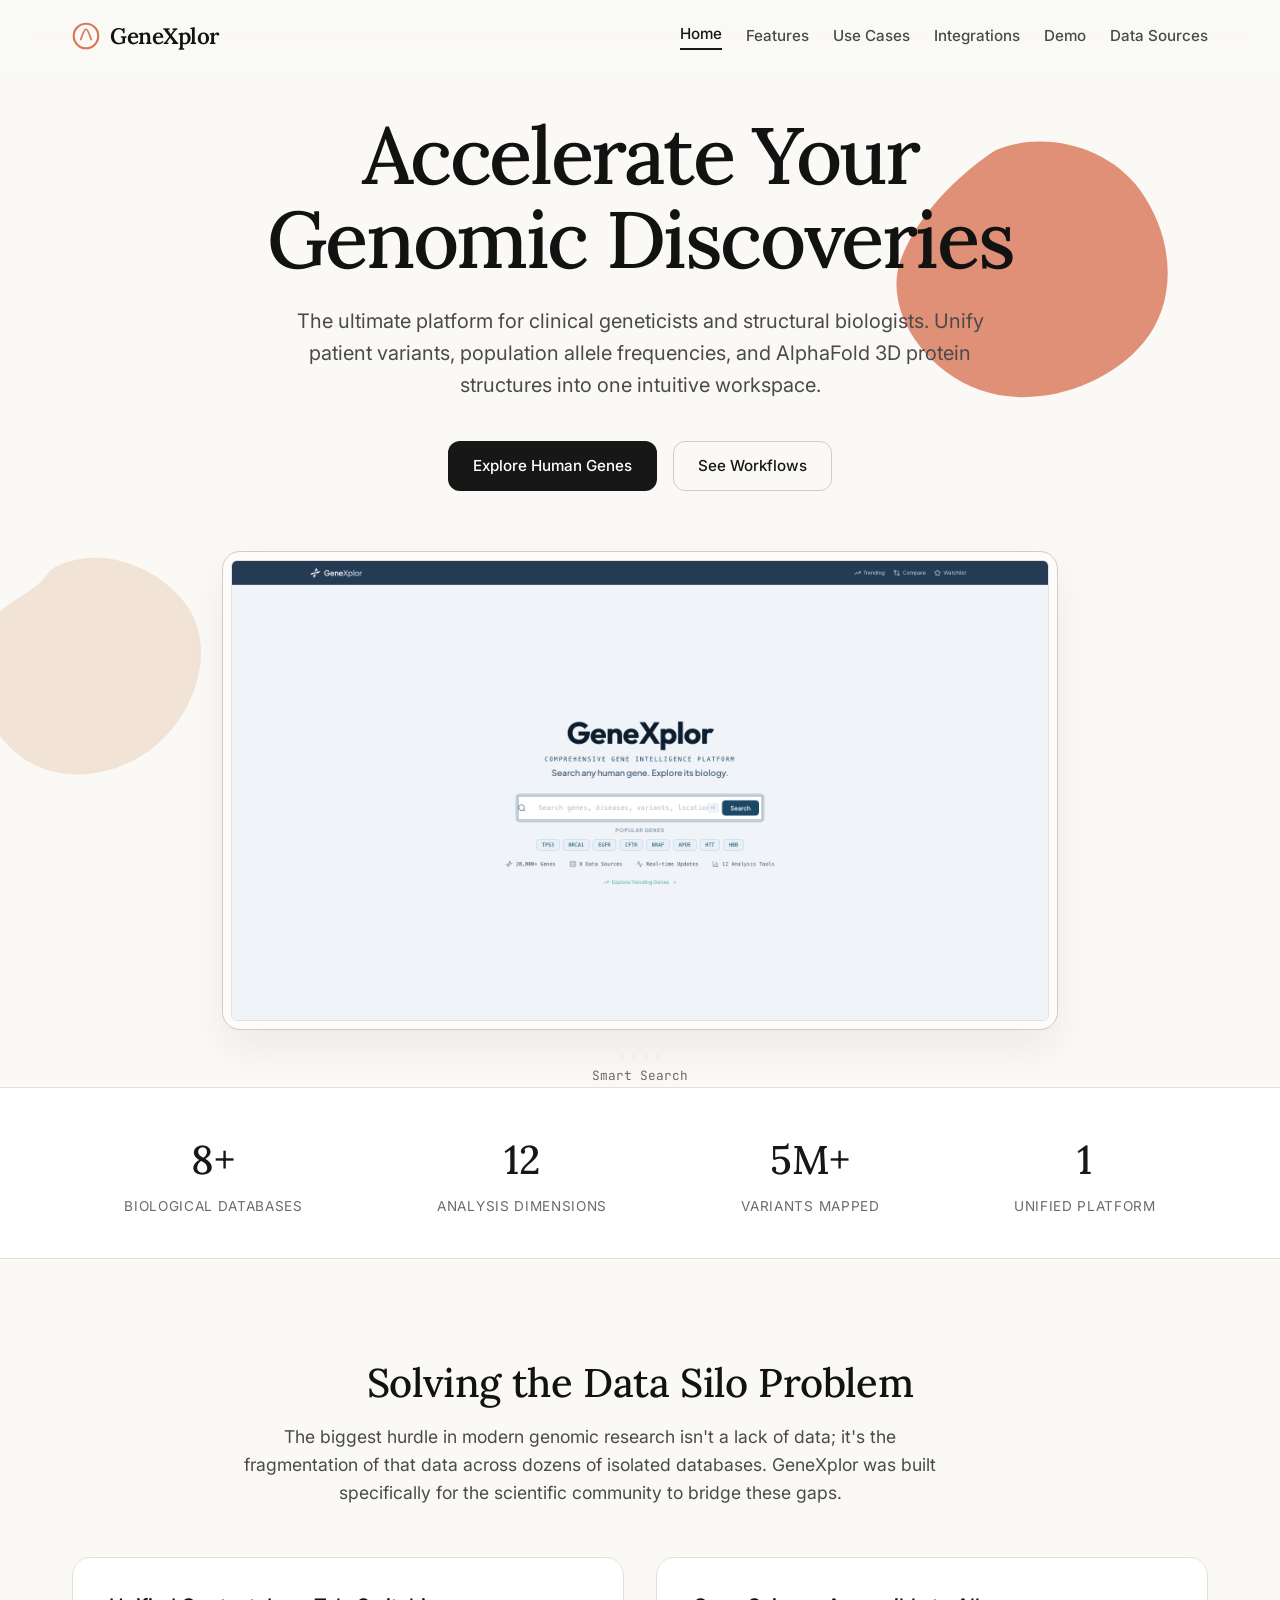
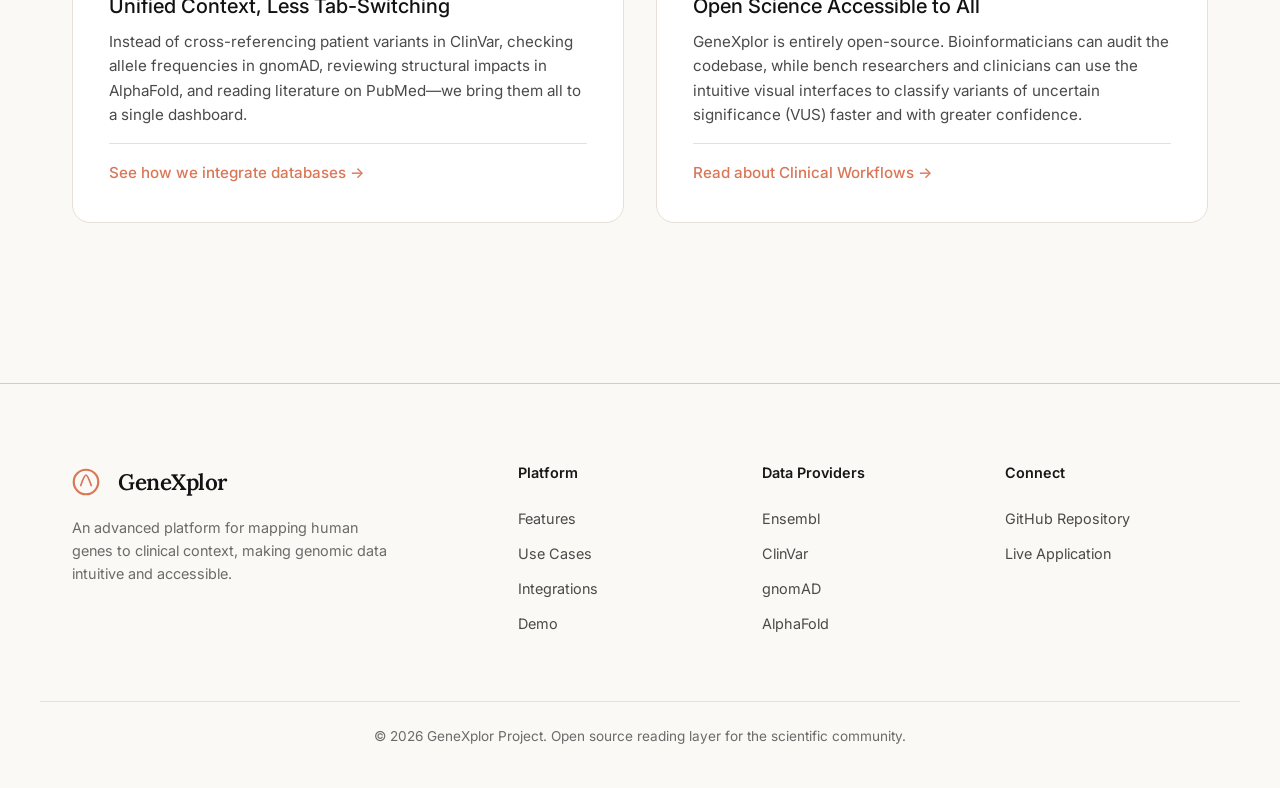
==== commit 3149c085: "Refactor: Pivot content to Scientific Community (Use Cases, Integrations)" ====
--- a/index.html
+++ b/index.html
@@ -3,8 +3,8 @@
 <head>
   <meta charset="UTF-8">
   <meta name="viewport" content="width=device-width, initial-scale=1.0">
-  <title>GeneXplor — Gene Knowledge Platform</title>
-  <meta name="description" content="A comprehensive open-source platform for exploring human genes, variant analysis, and 3D protein structures.">
+  <title>GeneXplor — Gene Knowledge Platform for the Scientific Community</title>
+  <meta name="description" content="A comprehensive open-source platform for exploring human genes, clinical variant analysis, and AlphaFold structural integration.">
   <link rel="stylesheet" href="styles.css">
   <link rel="icon" type="image/svg+xml" href="favicon.svg">
 </head>
@@ -20,11 +20,11 @@
         GeneXplor
       </a>
       <div class="nav-links" id="navLinks">
-        <a href="index.html" class="nav-link">Home</a>
+        <a href="index.html" class="nav-link active">Home</a>
         <a href="features.html" class="nav-link">Features</a>
+        <a href="use-cases.html" class="nav-link">Use Cases</a>
+        <a href="integrations.html" class="nav-link">Integrations</a>
         <a href="demo.html" class="nav-link">Demo</a>
-        <a href="architecture.html" class="nav-link">Architecture</a>
-        <a href="tech-stack.html" class="nav-link">Tech Stack</a>
         <a href="data-sources.html" class="nav-link">Data Sources</a>
       </div>
       <button class="nav-mobile-toggle" id="mobileToggle" aria-label="Toggle Navigation">
@@ -40,13 +40,13 @@
       <svg class="blob blob-2" viewBox="0 0 100 100" fill="#EAD0BA"><path d="M38,20c15,-9,35,-2,45,11c10,13,5,33,-7,45c-12,12,-31,16,-45,8c-14,-8,-21,-28,-16,-41c5,-13,18,-14,23,-23Z" /></svg>
 
       <div class="hero-inner">
-        <h1 class="hero-title">Build on biological knowledge</h1>
+        <h1 class="hero-title">Accelerate Your Genomic Discoveries</h1>
         <p class="hero-subtitle">
-          An open-source, high-performance platform for visualizing and analyzing human genomic data. Connect Ensembl, ClinVar, gnomAD, and AlphaFold effortlessly.
+          The ultimate platform for clinical geneticists and structural biologists. Unify patient variants, population allele frequencies, and AlphaFold 3D protein structures into one intuitive workspace.
         </p>
         <div class="hero-cta-row">
-          <a href="#get-started" class="btn btn-primary">Start building</a>
-          <a href="demo.html" class="btn btn-outline">View Demo</a>
+          <a href="https://genexplor.app" class="btn btn-primary" target="_blank">Explore Human Genes</a>
+          <a href="use-cases.html" class="btn btn-outline">See Workflows</a>
         </div>
         
         <!-- Minimal Demo Browser -->
@@ -68,39 +68,33 @@
     <!-- Stats Section -->
     <section class="stats-strip">
       <div class="stats-inner">
-        <div class="stat-item"><span class="stat-number">8+</span><div class="stat-label">Genomic APIs</div></div>
-        <div class="stat-item"><span class="stat-number">12</span><div class="stat-label">Analysis Views</div></div>
-        <div class="stat-item"><span class="stat-number">5M+</span><div class="stat-label">Variants Tracked</div></div>
-        <div class="stat-item"><span class="stat-number">20</span><div class="stat-label">Async Services</div></div>
+        <div class="stat-item"><span class="stat-number">8+</span><div class="stat-label">Biological Databases</div></div>
+        <div class="stat-item"><span class="stat-number">12</span><div class="stat-label">Analysis Dimensions</div></div>
+        <div class="stat-item"><span class="stat-number">5M+</span><div class="stat-label">Variants Mapped</div></div>
+        <div class="stat-item"><span class="stat-number">1</span><div class="stat-label">Unified Platform</div></div>
       </div>
     </section>
 
-    <!-- Get Started -->
-    <section id="get-started" class="section">
+    <!-- Impact on Scientific Community (Replaces Get Started / Docker) -->
+    <section id="impact" class="section">
       <div class="section-inner">
-        <div class="section-header">
-          <h2>Get Started Today</h2>
-          <p>GeneXplor is open-source and easy to deploy using Docker Compose. Have the full platform running locally in under 3 minutes.</p>
+        <div class="section-header" style="text-align: center; max-width: 800px; margin: 0 auto 50px;">
+          <h2>Solving the Data Silo Problem</h2>
+          <p>The biggest hurdle in modern genomic research isn't a lack of data; it's the fragmentation of that data across dozens of isolated databases. GeneXplor was built specifically for the scientific community to bridge these gaps.</p>
         </div>
         
-        <div class="setup-container">
-          <div class="setup-step">
-            <h3>1. Clone the repository</h3>
-            <div class="code-block">
-              <span class="code-cmd">git</span> clone https://github.com/contact-ajmal/geneXplor.git<br>
-              <span class="code-cmd">cd</span> geneXplor
-            </div>
+        <div class="grid-2">
+          <div class="feature-card">
+            <h3>Unified Context, Less Tab-Switching</h3>
+            <p>Instead of cross-referencing patient variants in ClinVar, checking allele frequencies in gnomAD, reviewing structural impacts in AlphaFold, and reading literature on PubMed—we bring them all to a single dashboard.</p>
+            <hr style="border: 0; border-top: 1px solid var(--border-light); margin: 16px 0;">
+            <a href="integrations.html" style="font-weight:500; font-size: 0.95rem; color:var(--accent-primary);">See how we integrate databases &rarr;</a>
           </div>
-          <div class="setup-step">
-            <h3>2. Start the services</h3>
-            <div class="code-block">
-              <span class="code-comment"># Starts FastAPI backend and React frontend</span><br>
-              <span class="code-cmd">docker-compose</span> up -d --build
-            </div>
-          </div>
-          <div class="setup-step">
-            <h3>3. Access the platform</h3>
-            <p style="color:var(--text-secondary);margin-top:12px;">The frontend is immediately accessible at <code>http://localhost:5173</code> and the API root at <code>http://localhost:8000/docs</code>.</p>
+          <div class="feature-card">
+            <h3>Open Science Accessible to All</h3>
+            <p>GeneXplor is entirely open-source. Bioinformaticians can audit the codebase, while bench researchers and clinicians can use the intuitive visual interfaces to classify variants of uncertain significance (VUS) faster and with greater confidence.</p>
+            <hr style="border: 0; border-top: 1px solid var(--border-light); margin: 16px 0;">
+            <a href="use-cases.html" style="font-weight:500; font-size: 0.95rem; color:var(--accent-primary);">Read about Clinical Workflows &rarr;</a>
           </div>
         </div>
       </div>
@@ -122,26 +116,25 @@
       <div class="footer-col">
         <h4>Platform</h4>
         <a href="features.html">Features</a>
+        <a href="use-cases.html">Use Cases</a>
+        <a href="integrations.html">Integrations</a>
         <a href="demo.html">Demo</a>
-        <a href="architecture.html">Architecture</a>
-        <a href="tech-stack.html">Tech Stack</a>
       </div>
       <div class="footer-col">
         <h4>Data Providers</h4>
         <a href="https://useast.ensembl.org/" target="_blank">Ensembl</a>
         <a href="https://www.ncbi.nlm.nih.gov/clinvar/" target="_blank">ClinVar</a>
         <a href="https://gnomad.broadinstitute.org/" target="_blank">gnomAD</a>
-        <a href="https://www.uniprot.org/" target="_blank">UniProt</a>
+        <a href="https://alphafold.ebi.ac.uk/" target="_blank">AlphaFold</a>
       </div>
       <div class="footer-col">
         <h4>Connect</h4>
         <a href="https://github.com/contact-ajmal/geneXplor" target="_blank">GitHub Repository</a>
         <a href="https://genexplor.app" target="_blank">Live Application</a>
-        <a href="#get-started">Documentation</a>
       </div>
     </div>
     <div class="footer-bottom">
-      <p>&copy; 2026 GeneXplor Project. Open source under MIT License.</p>
+      <p>&copy; 2026 GeneXplor Project. Open source reading layer for the scientific community.</p>
     </div>
   </footer>
 
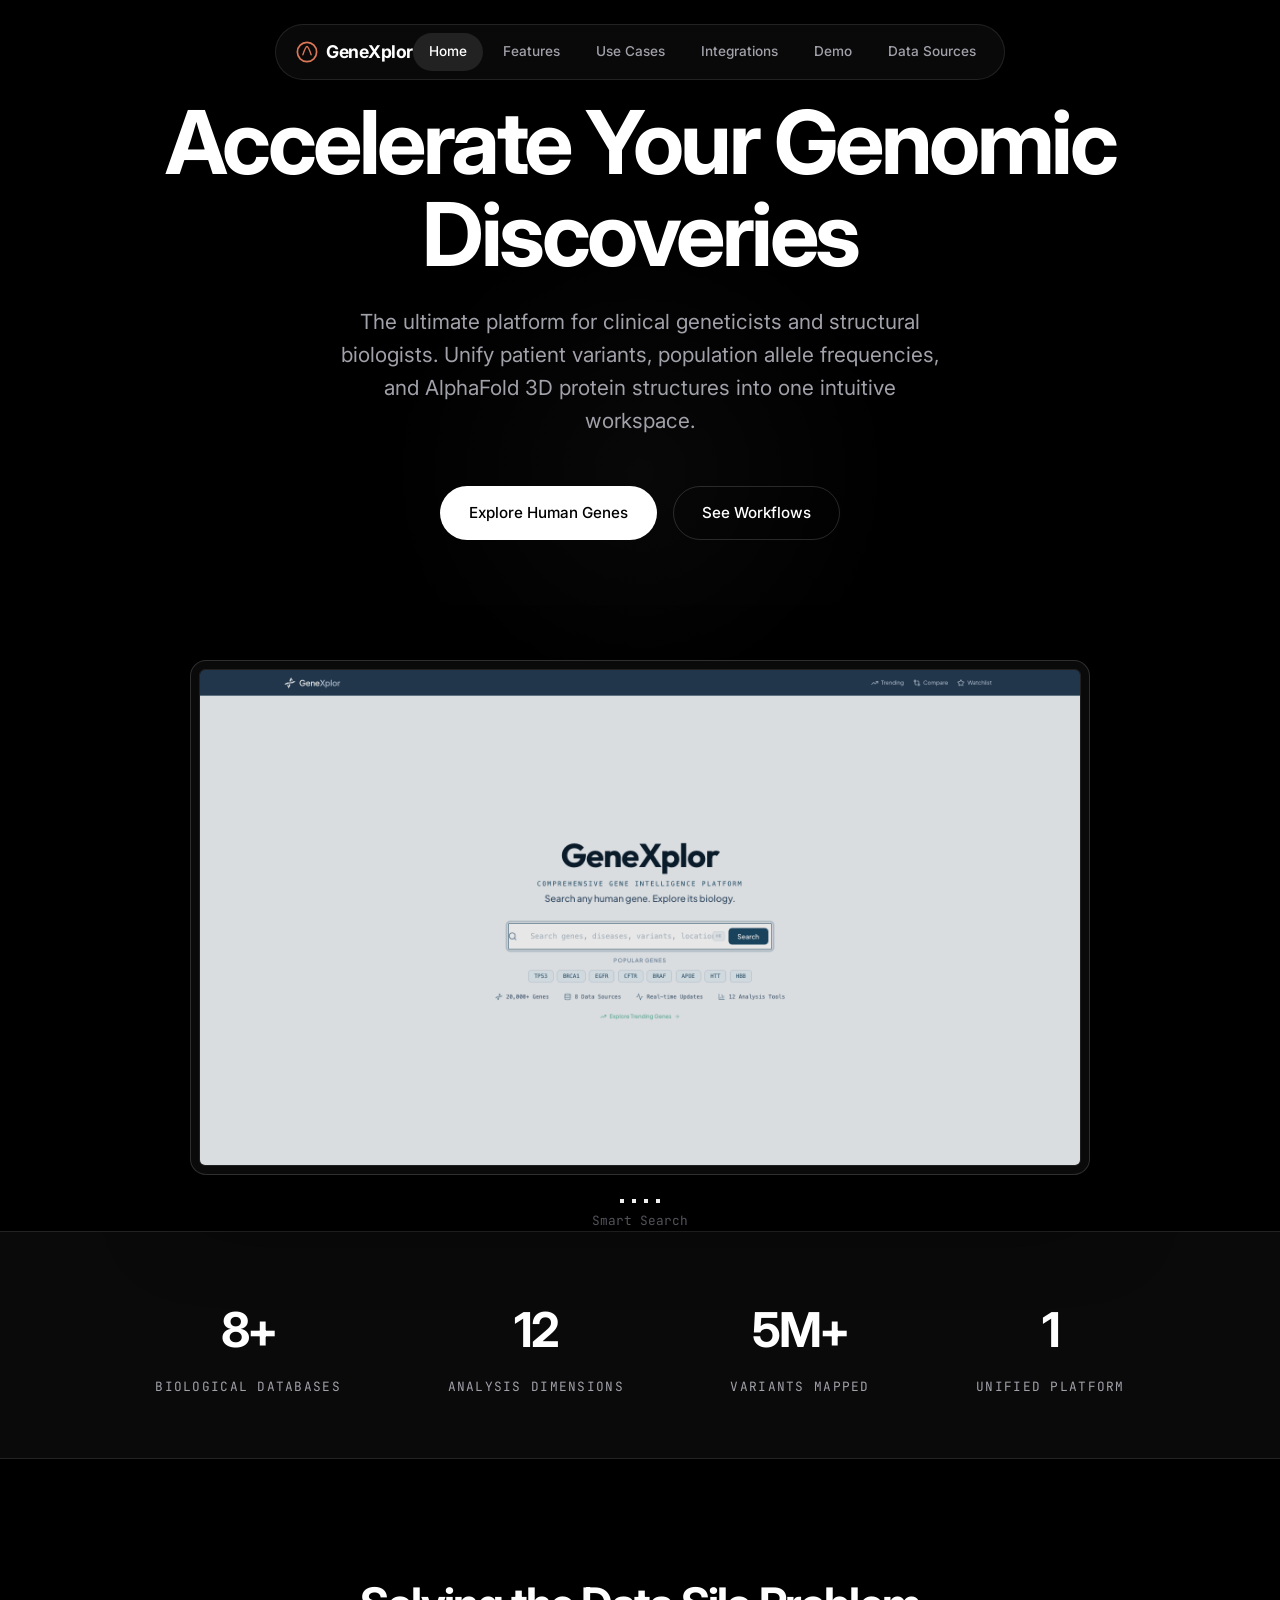
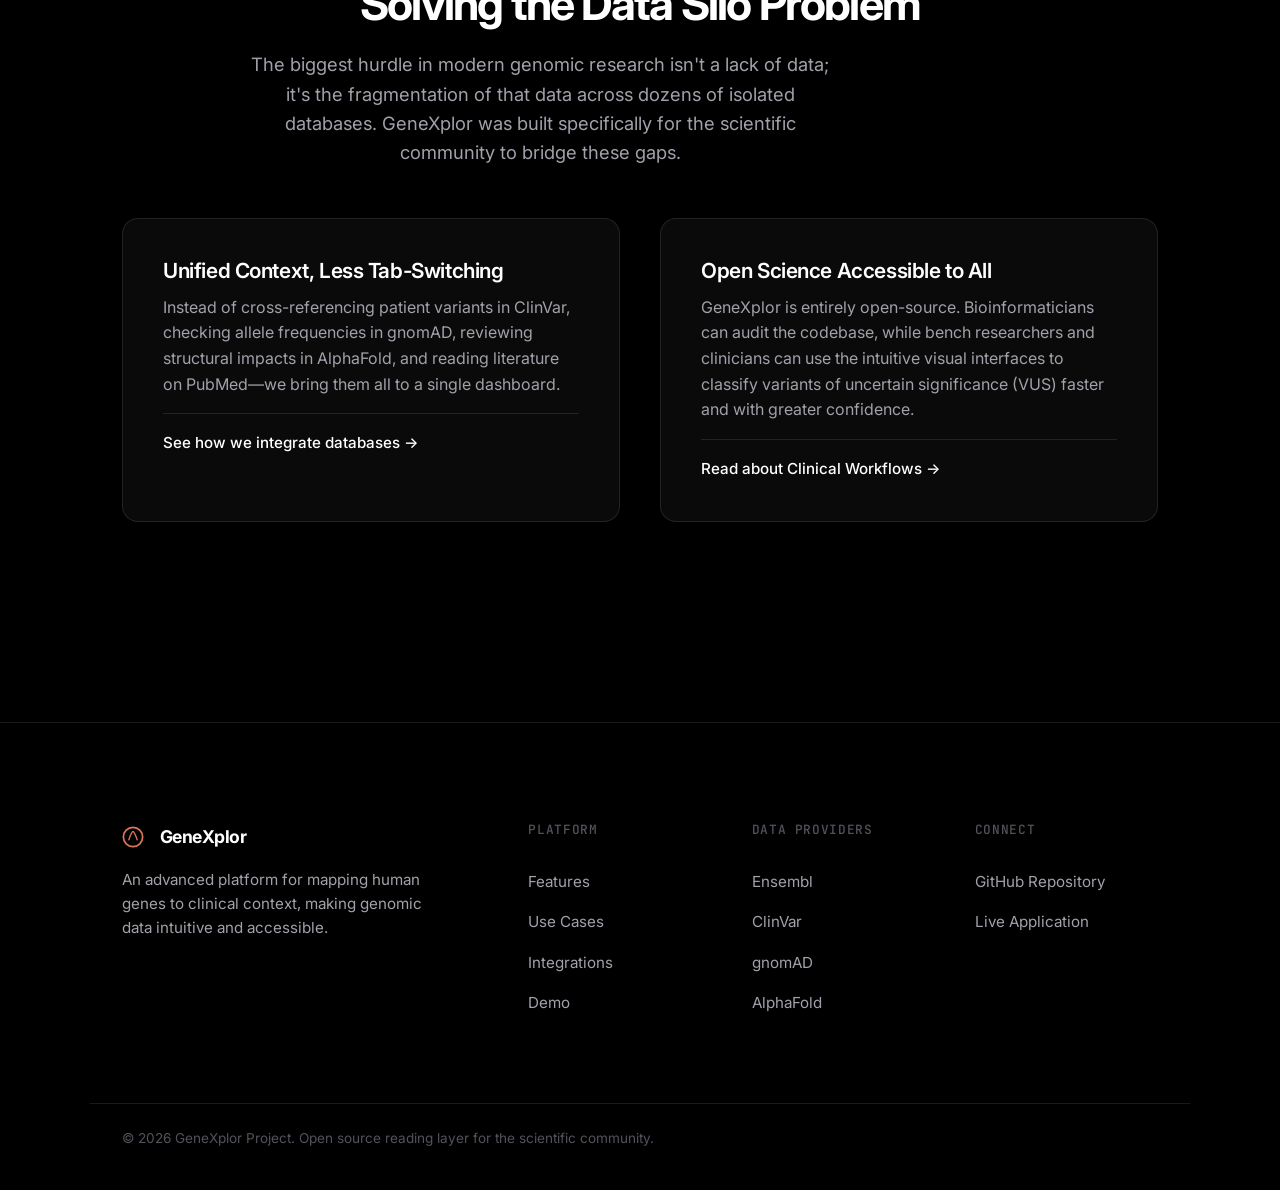
==== commit d6c92904: "style: Adopt Dark Minimalist Theme (Ajmalbaba Portfolio)" ====
--- a/index.html
+++ b/index.html
@@ -35,11 +35,7 @@
 
   <main>
     <section class="hero-section">
-      <!-- Decorative Accent Blobs -->
-      <svg class="blob blob-1" viewBox="0 0 100 100" fill="#D97757"><path d="M45,15c12,-5,28,-1,36,10c8,11,10,27,1,38c-9,11,-27,17,-41,12c-14,-5,-24,-20,-20,-32c4,-12,16,-23,24,-28Z" /></svg>
-      <svg class="blob blob-2" viewBox="0 0 100 100" fill="#EAD0BA"><path d="M38,20c15,-9,35,-2,45,11c10,13,5,33,-7,45c-12,12,-31,16,-45,8c-14,-8,-21,-28,-16,-41c5,-13,18,-14,23,-23Z" /></svg>
-
-      <div class="hero-inner">
+      <!-- Decorative Accent Blobs Removed for Dark Minimalist Theme -->
         <h1 class="hero-title">Accelerate Your Genomic Discoveries</h1>
         <p class="hero-subtitle">
           The ultimate platform for clinical geneticists and structural biologists. Unify patient variants, population allele frequencies, and AlphaFold 3D protein structures into one intuitive workspace.
--- a/styles.css
+++ b/styles.css
@@ -1,44 +1,41 @@
 /* ════════════════════════════════════════════════════
-   GeneXplor Website — Elegant Anthropic Theme
+   GeneXplor Website — Dark Minimalist Portfolio Theme
    ════════════════════════════════════════════════════ */
 
-@import url('https://fonts.googleapis.com/css2?family=Inter:wght@400;500;600&family=Lora:ital,wght@0,400;0,500;0,600;0,700;1,400&family=JetBrains+Mono:wght@400;500&display=swap');
+@import url('https://fonts.googleapis.com/css2?family=Inter:wght@400;500;600;700&family=JetBrains+Mono:wght@400;500&display=swap');
 
 /* ── Reset & Base ── */
 *, *::before, *::after { box-sizing: border-box; margin: 0; padding: 0; }
 
 :root {
-  /* Backgrounds: Warm & Light */
-  --bg-main: #FAF9F6;
-  --bg-surface: #FFFFFF;
-  --bg-card: #FDFCFB;
-  --bg-nav: rgba(250, 249, 246, 0.85);
-
-  /* Texts: High Contrast */
-  --text-primary: #171717;
-  --text-secondary: #4a4a4a;
-  --text-muted: #6b6b6b;
-  --text-heading: #121212;
-
-  /* Borders */
-  --border-light: #e5e0d8;
-  --border-strong: #d2ccc2;
-  --border-hover: #b0a79a;
+  /* Backgrounds: Pure Dark */
+  --bg-main: #000000;
+  --bg-surface: #000000;
+  --bg-card: #0A0A0A;
+  --bg-nav: rgba(15, 15, 15, 0.65);
+
+  /* Texts: High Contrast & Muted Grays */
+  --text-primary: #FFFFFF;
+  --text-secondary: #A1A1AA; /* Muted gray like portfolio */
+  --text-muted: #52525B;
+  --text-heading: #FFFFFF;
+
+  /* Borders: Ultra Thin & Subtle */
+  --border-light: rgba(255, 255, 255, 0.1);
+  --border-strong: rgba(255, 255, 255, 0.15);
+  --border-hover: rgba(255, 255, 255, 0.3);
 
   /* Accents */
-  --accent-primary: #D97757; /* Terra Cotta / Earthy Orange */
-  --accent-hover: #C56142;
-  --accent-secondary: #D4A843;
-  --accent-blue: #3E6589;
-  --accent-green: #487A65;
+  --accent-primary: #FFFFFF;
+  --accent-brand: #00D8FF; /* Cyan from portfolio */
 
   /* Spacing */
-  --section-padding: 100px 0;
-  --inner-max: 1200px;
-  --radius-sm: 6px;
+  --section-padding: 120px 0;
+  --inner-max: 1100px;
+  --radius-pill: 9999px;
+  --radius-sm: 8px;
   --radius-md: 12px;
-  --radius-lg: 18px;
-  --radius-xl: 24px;
+  --radius-lg: 16px;
 }
 
 html { scroll-behavior: smooth; }
@@ -50,56 +47,69 @@
   line-height: 1.6;
   overflow-x: hidden;
   -webkit-font-smoothing: antialiased;
-}
-
-/* Typography: Elegant Serif for Headings */
+  -moz-osx-font-smoothing: grayscale;
+}
+
+/* Typography: Bold Sans-Serif Everywhere */
 h1, h2, h3, h4 { 
-  font-family: 'Lora', serif; 
+  font-family: 'Inter', sans-serif; 
   color: var(--text-heading); 
-  font-weight: 500;
-  line-height: 1.2; 
-}
-
-h1 { font-size: 4.5rem; letter-spacing: -0.02em; }
-h2 { font-size: 2.8rem; letter-spacing: -0.01em; }
-h3 { font-size: 1.4rem; font-weight: 600; }
+  font-weight: 700;
+  line-height: 1.15; 
+  letter-spacing: -0.04em;
+}
+
+h1 { font-size: 5rem; }
+h2 { font-size: 3rem; }
+h3 { font-size: 1.4rem; font-weight: 600; letter-spacing: -0.02em; }
 
 code, pre { font-family: 'JetBrains Mono', monospace; font-size: 0.85em; }
 
 a { color: var(--text-primary); text-decoration: none; transition: opacity 0.2s, color 0.2s; }
-a:hover { color: var(--accent-primary); }
+a:hover { opacity: 0.8; }
 strong { color: var(--text-primary); font-weight: 600; }
 img { max-width: 100%; display: block; }
 
-/* ── Navbar ── */
+/* ── Floating Pill Navbar ── */
 #navbar {
-  position: sticky; top: 0; left: 0; right: 0; z-index: 100;
+  position: sticky; top: 24px; left: 0; right: 0; z-index: 100;
+  display: flex; justify-content: center;
+  pointer-events: none; /* Let clicks pass through empty space */
+}
+#navbar.scrolled .nav-inner {
+  border-color: var(--border-strong);
+  background: var(--bg-card);
+}
+
+.nav-inner {
+  pointer-events: auto; /* Re-enable clicks on the pill itself */
+  padding: 8px 12px; 
+  display: flex; align-items: center; justify-content: space-between;
   background: var(--bg-nav);
-  backdrop-filter: blur(12px);
-  -webkit-backdrop-filter: blur(12px);
-  border-bottom: 1px solid transparent;
-  transition: border-color 0.3s;
-}
-#navbar.scrolled { border-bottom: 1px solid var(--border-light); }
-
-.nav-inner {
-  max-width: var(--inner-max); margin: 0 auto; padding: 0 32px;
-  display: flex; align-items: center; justify-content: space-between; height: 72px;
-}
+  backdrop-filter: blur(20px);
+  -webkit-backdrop-filter: blur(20px);
+  border: 1px solid var(--border-light);
+  border-radius: var(--radius-pill);
+  transition: all 0.3s ease;
+  min-width: 600px;
+}
+
 .nav-logo {
-  display: flex; align-items: center; gap: 10px;
-  font-family: 'Lora', serif; font-weight: 600; font-size: 1.4rem;
-  color: var(--text-heading); text-decoration: none; letter-spacing: -0.02em;
-}
-.logo-icon { width: 28px; height: 28px; }
-
-.nav-links { display: flex; gap: 24px; align-items: center; }
+  display: flex; align-items: center; gap: 8px;
+  font-family: 'Inter', sans-serif; font-weight: 700; font-size: 1.1rem;
+  color: var(--text-heading); letter-spacing: -0.03em;
+  padding-left: 8px;
+}
+.logo-icon { width: 22px; height: 22px; }
+
+.nav-links { display: flex; gap: 4px; align-items: center; }
 .nav-link {
-  font-size: 0.95rem; font-weight: 500; color: var(--text-secondary);
-  transition: color 0.2s;
-}
-.nav-link:hover, .nav-link.active { color: var(--text-primary); }
-.nav-link.active { border-bottom: 2px solid var(--text-primary); padding-bottom: 2px; }
+  font-size: 0.85rem; font-weight: 500; color: var(--text-secondary);
+  padding: 8px 16px; border-radius: var(--radius-pill);
+  transition: all 0.2s;
+}
+.nav-link:hover { color: var(--text-primary); }
+.nav-link.active { background: rgba(255,255,255,0.1); color: var(--text-primary); }
 
 .nav-mobile-toggle { display: none; background: none; border: none; cursor: pointer; padding: 8px; }
 .nav-mobile-toggle span {
@@ -110,194 +120,196 @@
 /* Buttons */
 .btn {
   display: inline-flex; align-items: center; justify-content: center; gap: 8px;
-  padding: 12px 24px; border-radius: var(--radius-md);
+  padding: 14px 28px; border-radius: var(--radius-pill);
   font-family: 'Inter', sans-serif; font-size: 0.95rem; font-weight: 500;
   cursor: pointer; transition: all 0.2s; text-decoration: none; border: 1px solid transparent;
 }
-.btn-primary {
-  background: var(--text-primary); color: #FFF;
-}
-.btn-primary:hover {
-  background: #333; color: #FFF; transform: translateY(-1px);
-}
+.btn-primary { background: var(--text-primary); color: #000; }
+.btn-primary:hover { opacity: 0.85; transform: scale(0.98); }
 .btn-outline {
   background: transparent; color: var(--text-primary);
   border: 1px solid var(--border-strong);
 }
 .btn-outline:hover {
-  border-color: var(--text-primary); background: var(--bg-surface);
+  border-color: var(--text-primary); background: rgba(255,255,255,0.05);
 }
 
 /* ── Page Layouts ── */
 .page-header {
-  padding: 80px 0 40px; text-align: center; max-width: 800px; margin: 0 auto;
-}
-.page-title { margin-bottom: 20px; font-weight: 500; }
-.page-subtitle { font-size: 1.2rem; color: var(--text-secondary); line-height: 1.7; }
+  padding: 120px 0 60px; text-align: center; max-width: 800px; margin: 0 auto;
+}
+.page-title { margin-bottom: 24px; font-weight: 700; }
+.page-subtitle { font-size: 1.25rem; color: var(--text-secondary); line-height: 1.7; font-weight: 400; }
 
 .section { padding: var(--section-padding); flex: 1; }
 .section-inner { max-width: var(--inner-max); margin: 0 auto; padding: 0 32px; }
 
-.section-header { text-align: left; margin-bottom: 50px; }
-.section-header h2 { font-size: 2.5rem; margin-bottom: 16px; font-weight: 500; }
-.section-header p { font-size: 1.1rem; max-width: 700px; color: var(--text-secondary); }
+.section-header { text-align: left; margin-bottom: 60px; }
+.section-header h2 { font-size: 2.8rem; margin-bottom: 20px; font-weight: 700; }
+.section-header p { font-size: 1.15rem; max-width: 600px; color: var(--text-secondary); }
 
 /* ── Hero ── */
 .hero-section {
-  display: flex; align-items: center; justify-content: center;
-  min-height: 85vh; padding-top: 40px; text-align: center;
-}
-.hero-inner { max-width: 900px; padding: 0 32px; }
-.hero-title { font-size: 5rem; line-height: 1.05; margin-bottom: 24px; font-weight: 500; letter-spacing: -0.03em; }
-.hero-subtitle { font-size: 1.25rem; color: var(--text-secondary); margin-bottom: 40px; line-height: 1.6; max-width: 700px; margin-left: auto; margin-right: auto; }
-.hero-cta-row { display: flex; gap: 16px; justify-content: center; margin-bottom: 60px; }
-
-/* Blob Accents in Home */
-.blob { position: absolute; z-index: -1; opacity: 0.8; }
-.blob-1 { top: 10%; right: 5%; width: 400px; }
-.blob-2 { bottom: 10%; left: -5%; width: 300px; opacity: 0.5; }
-
-/* Stats (Home) */
+  display: flex; align-items: center; justify-content: center; flex-direction: column;
+  min-height: 90vh; padding-top: 40px; text-align: center;
+  position: relative;
+}
+/* A highly subtle dark gradient glow behind the hero */
+.hero-section::before {
+  content: ''; position: absolute; top: 10%; left: 50%; transform: translateX(-50%);
+  width: 600px; height: 600px; background: radial-gradient(circle, rgba(255,255,255,0.03) 0%, transparent 60%);
+  z-index: -1; pointer-events: none;
+}
+
+.hero-inner { max-width: 900px; padding: 0 32px; z-index: 10; }
+.hero-title { font-size: 5.5rem; line-height: 1.05; margin-bottom: 24px; font-weight: 700; }
+.hero-subtitle { font-size: 1.3rem; color: var(--text-secondary); margin-bottom: 48px; line-height: 1.6; max-width: 600px; margin-left: auto; margin-right: auto; }
+.hero-cta-row { display: flex; gap: 16px; justify-content: center; margin-bottom: 80px; }
+
+/* Stats (Home) - Very Dark */
 .stats-strip {
   border-top: 1px solid var(--border-light);
   border-bottom: 1px solid var(--border-light);
-  padding: 40px 0; background: var(--bg-surface);
+  padding: 60px 0; background: var(--bg-card);
 }
 .stats-inner {
   max-width: var(--inner-max); margin: 0 auto; padding: 0 32px;
-  display: flex; justify-content: space-around; flex-wrap: wrap; gap: 30px;
+  display: flex; justify-content: space-around; flex-wrap: wrap; gap: 40px;
 }
 .stat-item { text-align: center; }
-.stat-number { font-family: 'Lora', serif; font-size: 2.5rem; font-weight: 500; color: var(--text-primary); }
-.stat-label { font-size: 0.85rem; color: var(--text-muted); text-transform: uppercase; letter-spacing: 0.05em; margin-top: 4px; }
+.stat-number { font-family: 'Inter', sans-serif; font-size: 3rem; font-weight: 700; color: var(--text-primary); letter-spacing: -0.05em; }
+.stat-label { font-family: 'JetBrains Mono', monospace; font-size: 0.8rem; color: var(--text-secondary); text-transform: uppercase; letter-spacing: 0.1em; margin-top: 8px; }
 
 /* ── Generic Grids ── */
 .grid-3 { display: grid; grid-template-columns: repeat(3, 1fr); gap: 24px; }
-.grid-2 { display: grid; grid-template-columns: repeat(2, 1fr); gap: 32px; }
-
-/* ── Feature Cards ── */
+.grid-2 { display: grid; grid-template-columns: repeat(2, 1fr); gap: 40px; }
+
+/* ── Feature Cards (Minimalist Dark Mode) ── */
 .feature-card {
-  background: var(--bg-surface); border: 1px solid var(--border-light);
-  border-radius: var(--radius-lg); padding: 36px;
-  transition: box-shadow 0.3s, transform 0.3s;
+  background: var(--bg-card); border: 1px solid var(--border-light);
+  border-radius: var(--radius-lg); padding: 40px;
+  transition: border-color 0.3s, background 0.3s;
 }
 .feature-card:hover {
-  box-shadow: 0 12px 24px rgba(0,0,0,0.04); transform: translateY(-2px);
-  border-color: var(--border-hover);
+  border-color: var(--border-hover); background: #141414;
 }
 .feature-icon {
-  margin-bottom: 24px; color: var(--accent-primary);
-}
-.feature-icon svg { width: 32px; height: 32px; stroke-width: 1.5; }
-.feature-card h3 { font-family: 'Inter', sans-serif; font-size: 1.25rem; font-weight: 500; margin-bottom: 12px; }
-.feature-card p { font-size: 0.95rem; color: var(--text-secondary); line-height: 1.6; }
+  margin-bottom: 24px; color: var(--text-primary);
+}
+.feature-icon svg { width: 28px; height: 28px; stroke-width: 1.5; }
+.feature-card h3 { font-size: 1.3rem; margin-bottom: 12px; }
+.feature-card p { font-size: 1rem; color: var(--text-secondary); line-height: 1.6; }
 
 /* ── Demo Gallery ── */
-.demo-gallery { display: flex; flex-direction: column; gap: 60px; }
-.demo-item { display: flex; flex-direction: column; gap: 20px; }
+.demo-gallery { display: flex; flex-direction: column; gap: 100px; }
+.demo-item { display: flex; flex-direction: column; gap: 20px; align-items: center; }
 .demo-browser {
   background: var(--bg-card); border: 1px solid var(--border-strong);
   border-radius: var(--radius-lg); padding: 8px; 
-  box-shadow: 0 20px 40px rgba(0,0,0,0.06);
-}
-.demo-browser img { border-radius: var(--radius-sm); border: 1px solid var(--border-light); }
-.demo-info { text-align: left; max-width: 600px; margin: 0 auto; text-align: center; }
-.demo-info h3 { font-size: 1.5rem; margin-bottom: 8px; }
-.demo-info p { color: var(--text-secondary); }
-
-/* ── Architecture Layers ── */
+  box-shadow: 0 40px 80px rgba(0,0,0,0.5); /* Deep shadow */
+}
+.demo-browser img { border-radius: var(--radius-sm); border: 1px solid var(--border-light); opacity: 0.9; transition: opacity 0.3s; }
+.demo-browser img:hover { opacity: 1; }
+
+.demo-info { text-align: left; max-width: 500px; }
+.demo-info h3 { font-size: 1.8rem; margin-bottom: 16px; }
+.demo-info p { color: var(--text-secondary); font-size: 1.1rem; }
+
+/* ── Architecture/Integration Layers ── */
 .arch-layer {
-  background: var(--bg-surface); border: 1px solid var(--border-light);
-  border-radius: var(--radius-xl); padding: 48px; margin-bottom: 32px;
-}
-.arch-layer-header { margin-bottom: 32px; border-bottom: 1px solid var(--border-light); padding-bottom: 24px; }
-.arch-layer-header h3 { font-size: 1.8rem; margin-bottom: 8px; }
-.arch-layer-header p { font-size: 1.05rem; color: var(--text-secondary); max-width: 800px; }
-
-.arch-sub-grid { display: grid; grid-template-columns: repeat(3, 1fr); gap: 20px; }
+  background: var(--bg-card); border: 1px solid var(--border-light);
+  border-radius: var(--radius-lg); padding: 50px; margin-bottom: 32px;
+}
+.arch-layer-header { margin-bottom: 40px; border-bottom: 1px solid var(--border-light); padding-bottom: 32px; }
+.arch-layer-header h3 { font-size: 2rem; margin-bottom: 12px; }
+.arch-layer-header p { font-size: 1.15rem; color: var(--text-secondary); max-width: 700px; }
+
+.arch-sub-grid { display: grid; grid-template-columns: repeat(3, 1fr); gap: 24px; }
 .arch-sub-card {
-  padding: 24px; border-radius: var(--radius-md); background: var(--bg-main);
-  border: 1px solid var(--border-light);
-}
-.arch-sub-card strong { font-size: 1.05rem; display: block; margin-bottom: 8px; font-weight: 500; color: var(--text-primary); }
-.arch-sub-card p { font-size: 0.9rem; color: var(--text-secondary); }
+  padding: 0; background: transparent; border: none;
+}
+.arch-sub-card strong { font-size: 1.1rem; display: block; margin-bottom: 12px; font-weight: 600; color: var(--text-primary); }
+.arch-sub-card p { font-size: 0.95rem; color: var(--text-secondary); }
 
 /* ── Tech Stack ── */
-.tech-category { margin-bottom: 60px; }
-.tech-category h3 { font-size: 1.5rem; margin-bottom: 24px; padding-bottom: 12px; border-bottom: 1px solid var(--border-light); }
+.tech-category { margin-bottom: 80px; }
+.tech-category h3 { font-size: 1.7rem; margin-bottom: 32px; padding-bottom: 16px; border-bottom: 1px solid var(--border-light); color: var(--text-primary); }
 .tech-grid { display: grid; grid-template-columns: repeat(auto-fill, minmax(280px, 1fr)); gap: 16px; }
 .tech-card {
-  display: flex; gap: 16px; padding: 20px; border-radius: var(--radius-md);
-  background: var(--bg-surface); border: 1px solid var(--border-light);
-  align-items: center;
-}
-.tech-emoji { font-size: 1.5rem; }
-.tech-info strong { display: block; font-size: 1rem; font-weight: 500; }
-.tech-info p { font-size: 0.85rem; color: var(--text-muted); margin-top: 4px; }
+  display: flex; gap: 16px; padding: 24px; border-radius: var(--radius-md);
+  background: var(--bg-card); border: 1px solid var(--border-light);
+  align-items: center; transition: background 0.2s;
+}
+.tech-card:hover { background: #141414; }
+.tech-emoji { font-size: 1.8rem; }
+.tech-info strong { display: block; font-size: 1.05rem; font-weight: 600; color: var(--text-primary); }
+.tech-info p { font-size: 0.9rem; color: var(--text-secondary); margin-top: 4px; }
 
 /* ── Data Sources Tables ── */
 .ds-table-wrapper {
-  overflow-x: auto; background: var(--bg-surface); border-radius: var(--radius-lg);
+  overflow-x: auto; background: var(--bg-card); border-radius: var(--radius-lg);
   border: 1px solid var(--border-light); margin-bottom: 40px;
 }
 table { width: 100%; border-collapse: collapse; text-align: left; }
-th, td { padding: 16px 24px; border-bottom: 1px solid var(--border-light); }
-th { font-family: 'Inter', sans-serif; font-weight: 500; color: var(--text-primary); font-size: 0.9rem; background: var(--bg-main); }
-td { font-size: 0.95rem; color: var(--text-secondary); }
+th, td { padding: 20px 30px; border-bottom: 1px solid var(--border-light); }
+th { font-family: 'JetBrains Mono', monospace; font-weight: 500; color: var(--text-muted); font-size: 0.8rem; text-transform: uppercase; letter-spacing: 0.05em; }
+td { font-size: 1rem; color: var(--text-secondary); }
+td strong { color: var(--text-primary); }
 tr:last-child td { border-bottom: none; }
-.ds-badge { display: inline-block; padding: 4px 10px; border-radius: 4px; background: rgba(0,0,0,0.05); font-family: 'JetBrains Mono'; font-size: 0.8rem; color: var(--text-primary); }
-
-/* ── Code Blocks / Get Started ── */
-.setup-container { max-width: 800px; margin: 0 auto; }
+.ds-badge { display: inline-block; padding: 4px 10px; border-radius: 4px; background: rgba(255,255,255,0.05); font-family: 'JetBrains Mono'; font-size: 0.8rem; color: var(--text-primary); border: 1px solid var(--border-light); }
+
+/* ── Code Blocks ── */
 .code-block {
-  background: #111; color: #f8f8f2; padding: 24px; border-radius: var(--radius-lg);
+  background: #000; color: #A1A1AA; padding: 24px; border-radius: var(--radius-lg); border: 1px solid var(--border-light);
   overflow-x: auto; margin: 32px 0; font-family: 'JetBrains Mono', monospace; font-size: 0.9rem; line-height: 1.7;
 }
-.code-comment { color: #8b949e; }
-.code-cmd { color: #58a6ff; }
-.setup-step { margin-bottom: 32px; }
-.setup-step h3 { font-family: 'Inter', sans-serif; font-size: 1.1rem; margin-bottom: 12px; }
 
 /* ── Footer ── */
 .site-footer {
-  border-top: 1px solid var(--border-strong);
+  border-top: 1px solid var(--border-light);
   background: var(--bg-main);
-  padding: 80px 0 40px; margin-top: 60px;
+  padding: 100px 0 40px; margin-top: 80px;
 }
 .footer-inner {
   max-width: var(--inner-max); margin: 0 auto; padding: 0 32px;
   display: grid; grid-template-columns: 2fr 1fr 1fr 1fr; gap: 40px;
 }
-.footer-brand .nav-logo { margin-bottom: 16px; }
-.footer-desc { font-size: 0.9rem; color: var(--text-muted); max-width: 320px; }
+.footer-brand .nav-logo { padding-left: 0; margin-bottom: 16px; }
+.footer-desc { font-size: 0.95rem; color: var(--text-secondary); max-width: 320px; }
 .footer-col h4 {
-  font-family: 'Inter', sans-serif; font-size: 0.9rem; font-weight: 600; color: var(--text-primary);
-  margin-bottom: 20px;
+  font-family: 'JetBrains Mono', monospace; font-size: 0.8rem; font-weight: 500; color: var(--text-muted);
+  text-transform: uppercase; letter-spacing: 0.05em; margin-bottom: 24px;
 }
 .footer-col a {
-  display: block; font-size: 0.9rem; color: var(--text-secondary);
-  padding: 6px 0;
-}
+  display: block; font-size: 0.95rem; color: var(--text-secondary);
+  padding: 8px 0;
+}
+.footer-col a:hover { color: var(--text-primary); }
 .footer-bottom {
   max-width: var(--inner-max); margin: 0 auto; padding: 24px 32px 0;
-  margin-top: 60px; border-top: 1px solid var(--border-light);
-  text-align: center; font-size: 0.85rem; color: var(--text-muted);
+  margin-top: 80px; border-top: 1px solid var(--border-light);
+  display: flex; justify-content: space-between; align-items: center;
+  font-size: 0.85rem; color: var(--text-muted);
 }
 
 /* ── Responsive ── */
 @media (max-width: 1024px) {
-  .hero-title { font-size: 4rem; }
+  .hero-title { font-size: 4.5rem; }
   .grid-3 { grid-template-columns: repeat(2, 1fr); }
   .arch-sub-grid { grid-template-columns: repeat(2, 1fr); }
   .footer-inner { grid-template-columns: 1fr 1fr; }
 }
 
 @media (max-width: 768px) {
+  .nav-inner { min-width: auto; width: 100%; border-radius: 0; border: none; border-bottom: 1px solid var(--border-light); }
+  #navbar { top: 0; }
   .nav-links { display: none; }
   .nav-mobile-toggle { display: block; }
-  .hero-title { font-size: 3rem; }
+  .hero-title { font-size: 3.5rem; }
   .grid-3, .grid-2 { grid-template-columns: 1fr; }
   .arch-sub-grid { grid-template-columns: 1fr; }
   .footer-inner { grid-template-columns: 1fr; }
-  .section { padding: 60px 0; }
-}
+  .section { padding: 80px 0; }
+  .demo-item { direction: ltr !important; } /* Force column on mobile */
+  .demo-item > div { padding: 0 !important; text-align: left !important; direction: ltr !important; }
+}
